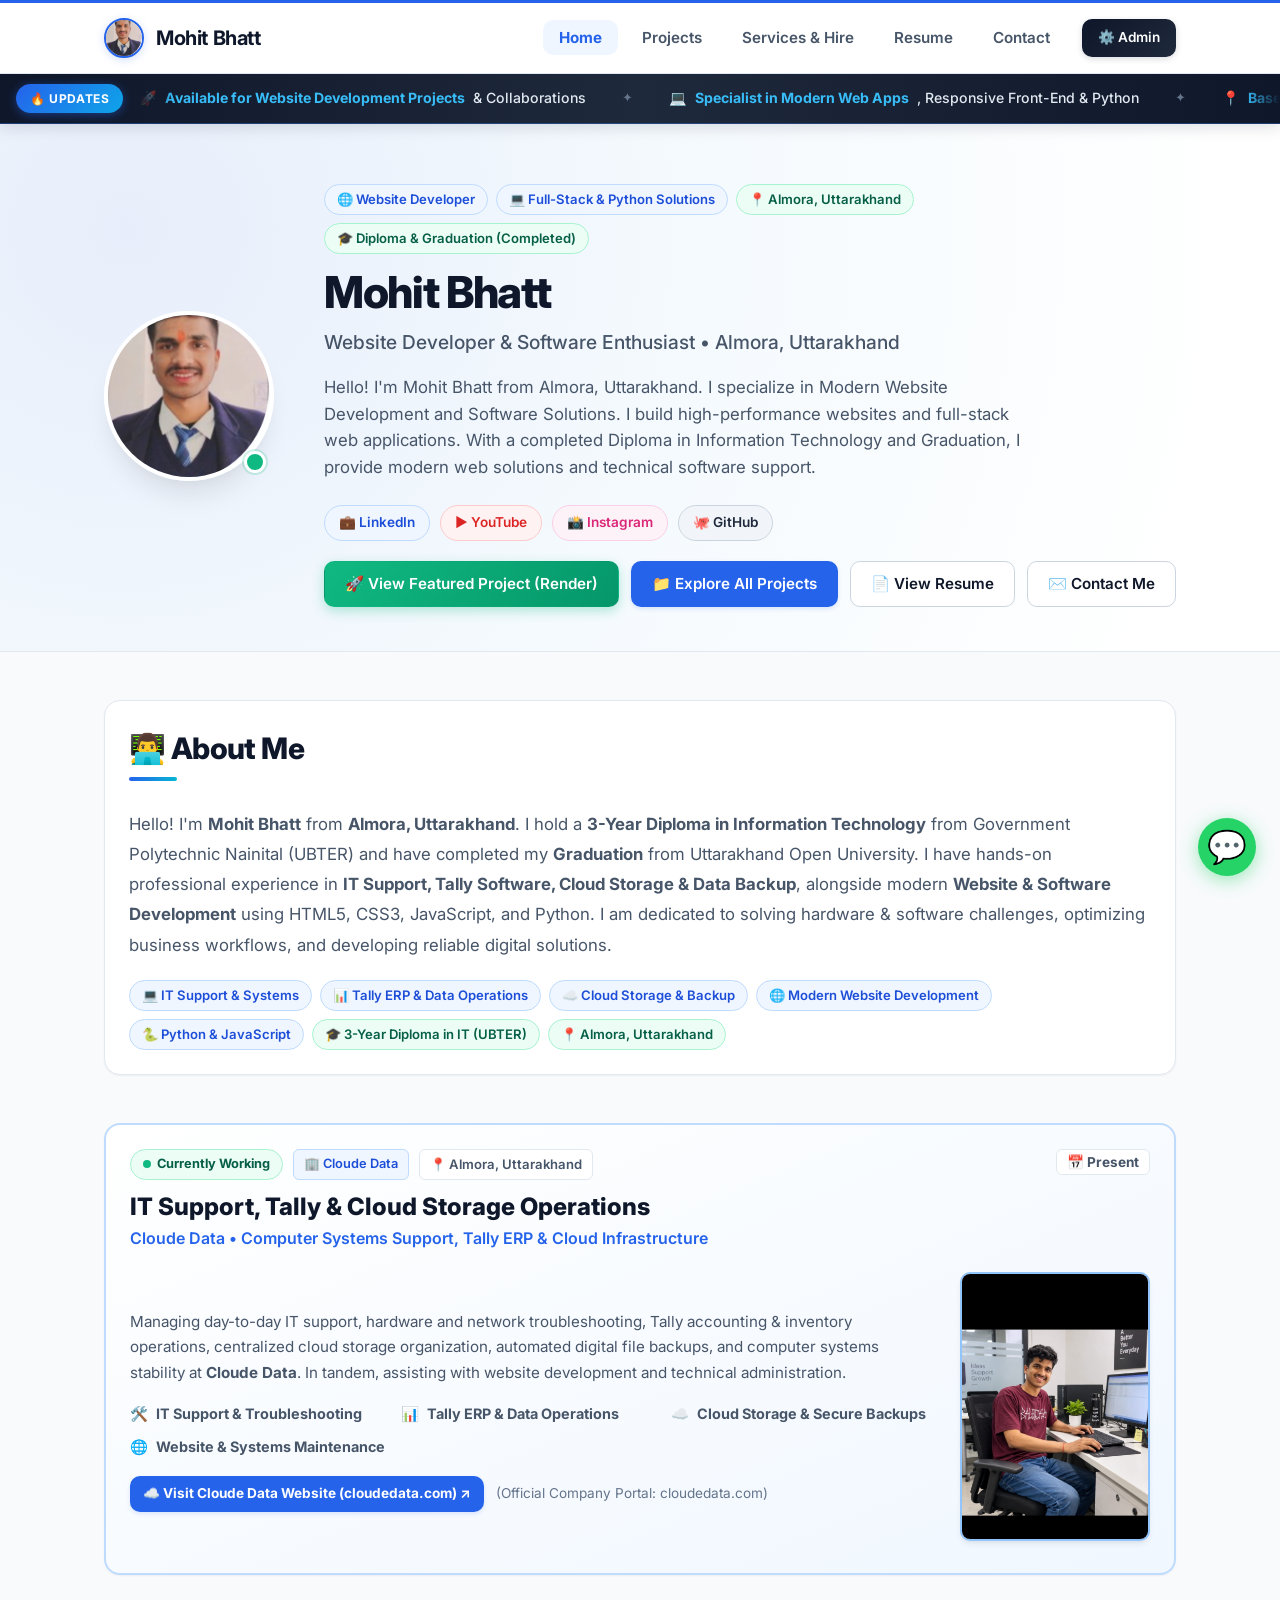
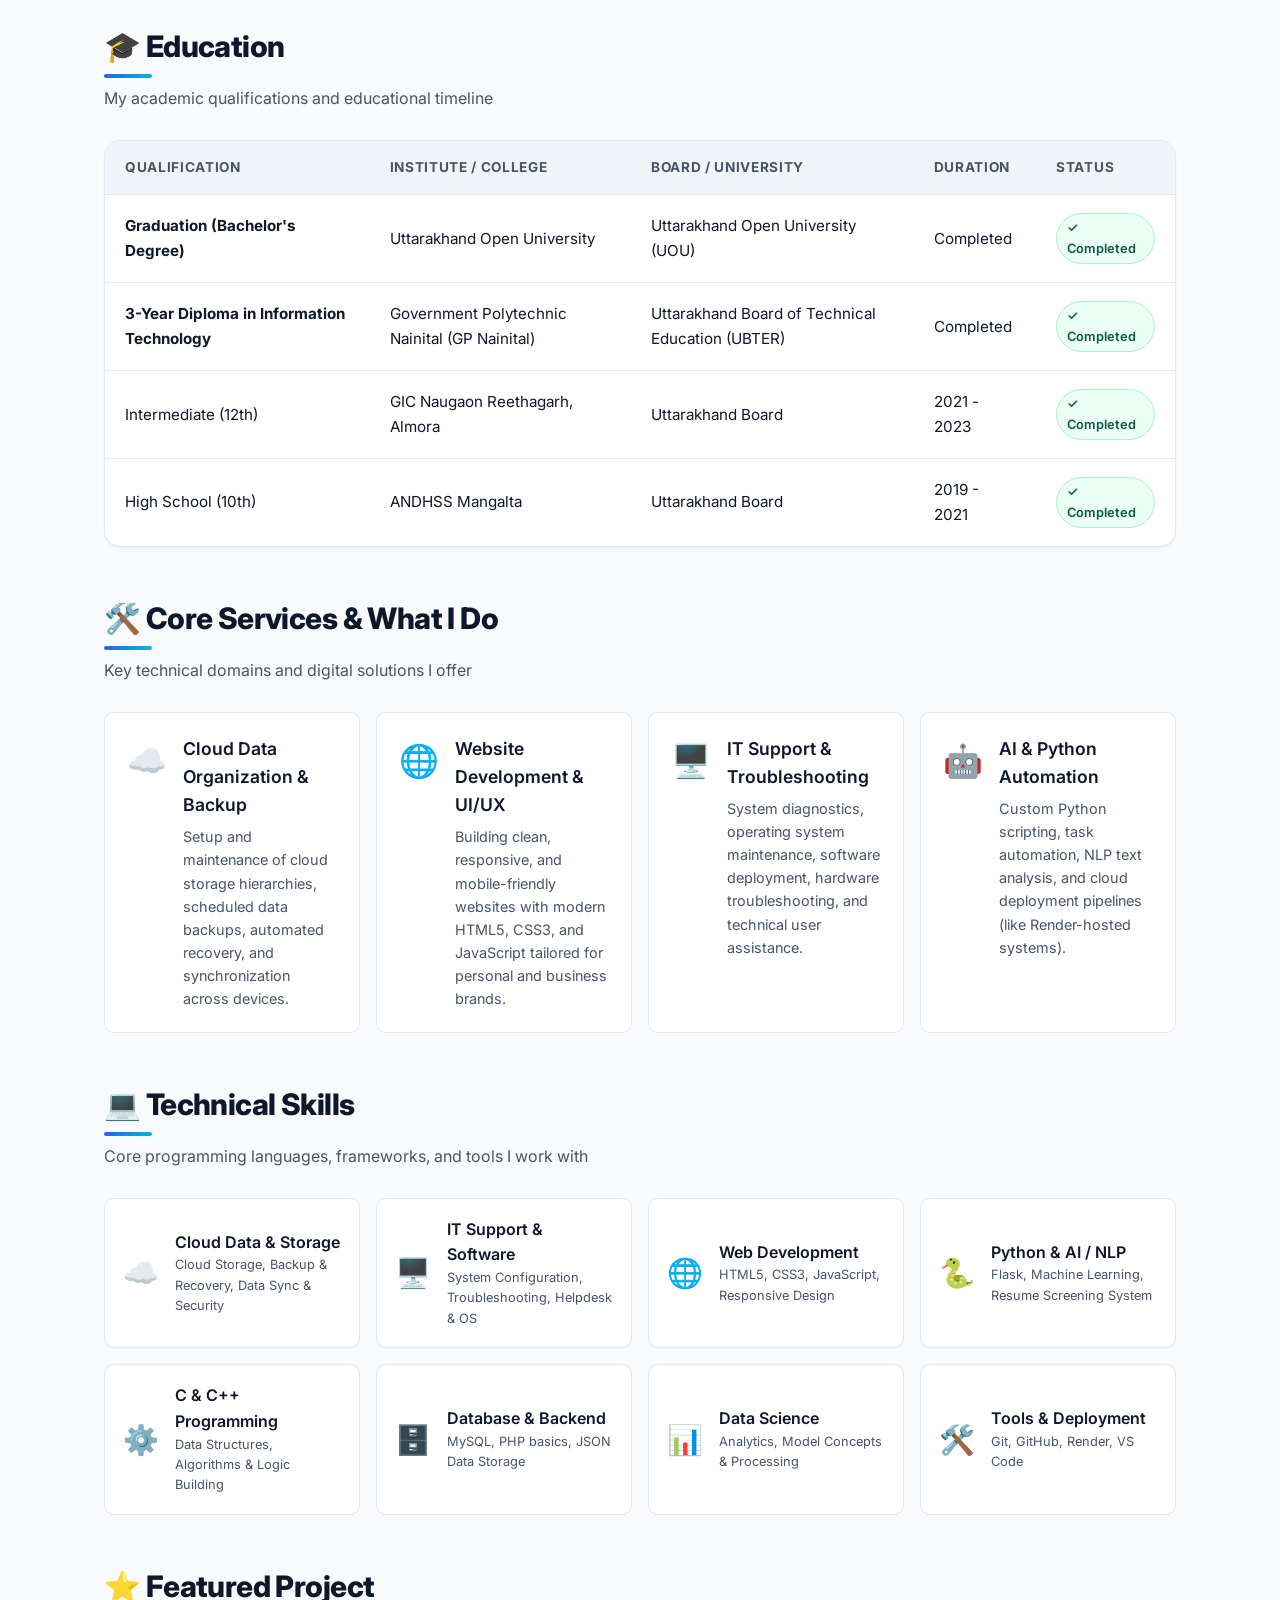
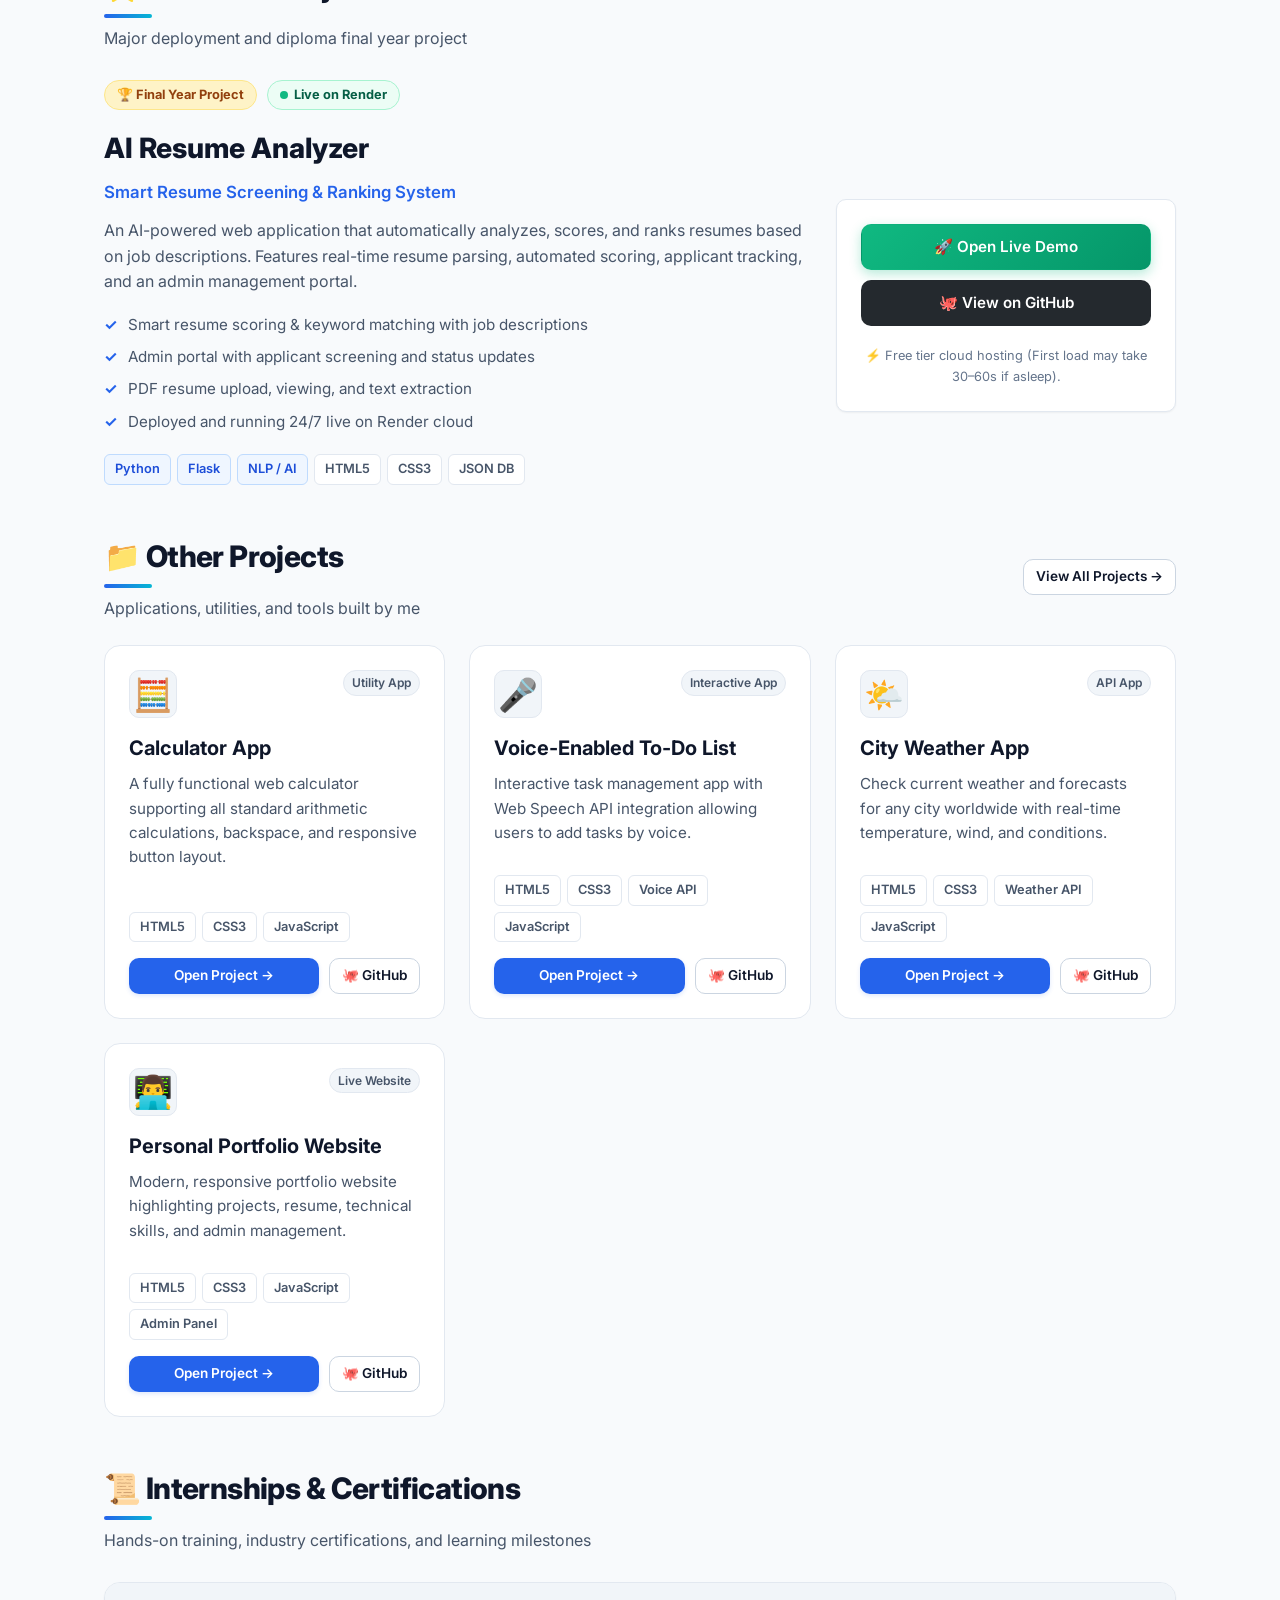
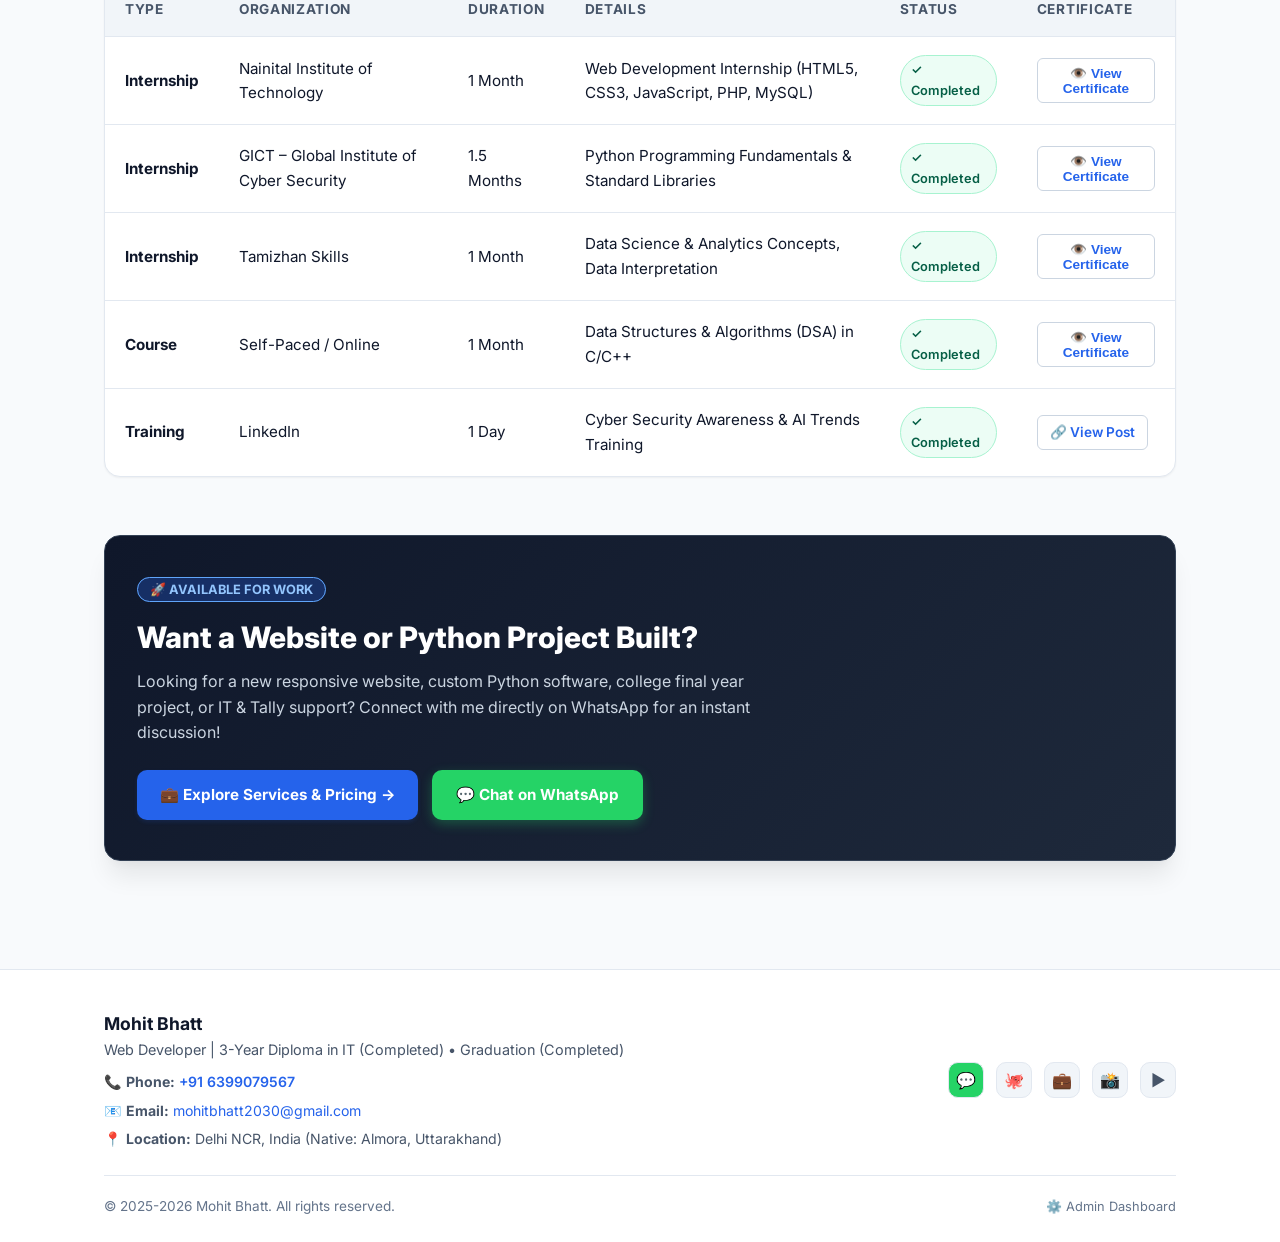
==== index.html @ 70a90a96 "feat: add dedicated Services & Hire Me page with instant WhatsApp inquiry generator and floating Wha" ====
<!DOCTYPE html>
<html lang="en">
<head>
  <meta charset="UTF-8">
  <meta name="viewport" content="width=device-width, initial-scale=1.0">
  <title>Mohit Bhatt - Portfolio</title>
  <!-- Stylesheets -->
  <link rel="stylesheet" href="style.css">
  <link rel="preconnect" href="https://fonts.googleapis.com">
  <link rel="preconnect" href="https://fonts.gstatic.com" crossorigin>
  <link href="https://fonts.googleapis.com/css2?family=Inter:wght@400;500;600;700;800&display=swap" rel="stylesheet">
  <style>
    /* Certificate Modal */
    .cert-modal {
      display: none;
      position: fixed;
      top: 0;
      left: 0;
      width: 100%;
      height: 100%;
      background: rgba(15, 23, 42, 0.8);
      backdrop-filter: blur(4px);
      z-index: 2000;
      align-items: center;
      justify-content: center;
      padding: 20px;
    }
    .cert-modal-content {
      position: relative;
      background: white;
      padding: 12px;
      border-radius: var(--radius-lg);
      max-width: 850px;
      width: 100%;
      box-shadow: var(--shadow-xl);
      text-align: center;
    }
    .cert-modal-close {
      position: absolute;
      top: -16px;
      right: -16px;
      background: #ef4444;
      color: white;
      border: none;
      width: 36px;
      height: 36px;
      border-radius: 50%;
      font-size: 1.25rem;
      cursor: pointer;
      font-weight: bold;
      display: flex;
      align-items: center;
      justify-content: center;
      box-shadow: var(--shadow-md);
    }
    .cert-modal-img {
      max-width: 100%;
      max-height: 80vh;
      object-fit: contain;
      border-radius: var(--radius-sm);
    }
    .cert-btn {
      background: var(--bg-surface);
      border: 1px solid var(--border-strong);
      padding: 6px 12px;
      border-radius: var(--radius-sm);
      font-size: 0.85rem;
      font-weight: 600;
      color: var(--primary);
      cursor: pointer;
      transition: var(--transition);
      display: inline-flex;
      align-items: center;
      gap: 5px;
    }
    .cert-btn:hover {
      background: var(--primary-light);
      border-color: var(--primary);
    }

    /* Modern Marquee Announcement Strip */
    .marquee-bar {
      background: linear-gradient(90deg, #0f172a 0%, #1e293b 50%, #0f172a 100%);
      color: #ffffff;
      padding: 10px 0;
      overflow: hidden;
      position: relative;
      border-bottom: 1px solid rgba(59, 130, 246, 0.35);
      box-shadow: 0 4px 14px rgba(15, 23, 42, 0.12);
      display: flex;
      align-items: center;
      z-index: 100;
    }
    .marquee-badge {
      display: inline-flex;
      align-items: center;
      gap: 6px;
      background: linear-gradient(135deg, #2563eb, #0ea5e9);
      color: #ffffff;
      font-weight: 700;
      font-size: 0.75rem;
      text-transform: uppercase;
      letter-spacing: 0.6px;
      padding: 5px 14px;
      border-radius: var(--radius-full);
      margin: 0 16px;
      flex-shrink: 0;
      box-shadow: 0 2px 10px rgba(37, 99, 235, 0.45);
      z-index: 2;
    }
    .marquee-wrapper {
      overflow: hidden;
      white-space: nowrap;
      display: flex;
      flex: 1;
      mask-image: linear-gradient(to right, transparent, black 3%, black 97%, transparent);
      -webkit-mask-image: linear-gradient(to right, transparent, black 3%, black 97%, transparent);
    }
    .marquee-track {
      display: inline-flex;
      align-items: center;
      gap: 36px;
      animation: marqueeScroll 28s linear infinite;
      will-change: transform;
    }
    .marquee-wrapper:hover .marquee-track {
      animation-play-state: paused;
    }
    @keyframes marqueeScroll {
      0% { transform: translateX(0); }
      100% { transform: translateX(-50%); }
    }
    .marquee-item {
      display: inline-flex;
      align-items: center;
      gap: 8px;
      font-size: 0.88rem;
      font-weight: 500;
      color: #e2e8f0;
    }
    .marquee-item strong {
      color: #38bdf8;
      font-weight: 700;
    }
    .marquee-sep {
      color: #64748b;
      font-size: 0.8rem;
    }

    @media (max-width: 768px) {
      .marquee-badge {
        display: none;
      }
    }
  </style>
</head>
<body>

  <!-- Navigation Bar -->
  <nav class="navbar">
    <div class="container nav-container">
      <a href="index.html" class="nav-brand">
        <img src="photo1.jpg.png" alt="Mohit Bhatt" class="brand-avatar" onerror="this.src='https://via.placeholder.com/80'">
        <span class="brand-name">Mohit Bhatt</span>
      </a>

      <button class="mobile-toggle" onclick="toggleMenu()" aria-label="Toggle navigation">☰</button>

      <ul class="nav-links" id="navLinks">
        <li><a href="index.html" class="nav-item active">Home</a></li>
        <li><a href="projects.html" class="nav-item">Projects</a></li>
        <li><a href="services.html" class="nav-item">Services &amp; Hire</a></li>
        <li><a href="resume.html" class="nav-item">Resume</a></li>
        <li><a href="contact.html" class="nav-item">Contact</a></li>
        <li><a href="admin.html" class="nav-btn-admin">⚙️ Admin</a></li>
      </ul>
    </div>
  </nav>

  <!-- Top Announcement Marquee Strip -->
  <div class="marquee-bar">
    <div class="marquee-badge">
      <span>🔥 Updates</span>
    </div>
    <div class="marquee-wrapper">
      <div class="marquee-track">
        <div class="marquee-item">🚀 <strong>Available for Website Development Projects</strong> &amp; Collaborations</div>
        <span class="marquee-sep">✦</span>
        <div class="marquee-item">💻 <strong>Specialist in Modern Web Apps</strong>, Responsive Front-End &amp; Python</div>
        <span class="marquee-sep">✦</span>
        <div class="marquee-item">📍 <strong>Based in Almora, Uttarakhand</strong> • Open for Remote &amp; On-Site Opportunities</div>
        <span class="marquee-sep">✦</span>
        <div class="marquee-item">🎓 <strong>Diploma in IT (UBTER) &amp; Graduate</strong> from Uttarakhand Open University</div>
        <span class="marquee-sep">✦</span>
        <div class="marquee-item">⚡ <strong>Featured Live Project:</strong> AI Resume Analyzer &amp; ATS Scorecard System</div>
        <span class="marquee-sep">✦</span>
        <div class="marquee-item">🛠️ <strong>Tech Skills:</strong> HTML5, CSS3, JavaScript, Python, Django/Flask, Git &amp; GitHub</div>
        <span class="marquee-sep">✦</span>
        <!-- Duplicate for infinite seamless loop -->
        <div class="marquee-item">🚀 <strong>Available for Website Development Projects</strong> &amp; Collaborations</div>
        <span class="marquee-sep">✦</span>
        <div class="marquee-item">💻 <strong>Specialist in Modern Web Apps</strong>, Responsive Front-End &amp; Python</div>
        <span class="marquee-sep">✦</span>
        <div class="marquee-item">📍 <strong>Based in Almora, Uttarakhand</strong> • Open for Remote &amp; On-Site Opportunities</div>
        <span class="marquee-sep">✦</span>
        <div class="marquee-item">🎓 <strong>Diploma in IT (UBTER) &amp; Graduate</strong> from Uttarakhand Open University</div>
        <span class="marquee-sep">✦</span>
        <div class="marquee-item">⚡ <strong>Featured Live Project:</strong> AI Resume Analyzer &amp; ATS Scorecard System</div>
        <span class="marquee-sep">✦</span>
        <div class="marquee-item">🛠️ <strong>Tech Skills:</strong> HTML5, CSS3, JavaScript, Python, Django/Flask, Git &amp; GitHub</div>
        <span class="marquee-sep">✦</span>
      </div>
    </div>
  </div>

  <!-- Hero Section -->
  <header class="hero-section">
    <div class="container">
      <div class="hero-grid">
        <div class="profile-img-wrapper">
          <img src="photo1.jpg.png" alt="Mohit Bhatt" class="hero-profile-pic" onerror="this.src='https://via.placeholder.com/180'">
          <div class="status-indicator" title="Available for projects & opportunities"></div>
        </div>

        <div>
          <div class="hero-badge-row">
            <span class="chip chip-primary">🌐 Website Developer</span>
            <span class="chip chip-primary">💻 Full-Stack &amp; Python Solutions</span>
            <span class="chip chip-success">📍 Almora, Uttarakhand</span>
            <span class="chip chip-success">🎓 Diploma &amp; Graduation (Completed)</span>
          </div>

          <h1 class="hero-title">Mohit Bhatt</h1>
          <p class="hero-subtitle">Website Developer &amp; Software Enthusiast • Almora, Uttarakhand</p>
          <p class="hero-bio" id="heroBio">
            Hello! I'm <strong>Mohit Bhatt</strong> from <strong>Almora, Uttarakhand</strong>. I am a passionate <strong>Website Developer</strong> specializing in crafting fast, responsive modern web applications, interactive user interfaces, and full-stack software solutions with HTML, CSS, JavaScript, and Python.
          </p>

          <!-- Social Quick Links -->
          <div style="display: flex; flex-wrap: wrap; gap: 10px; margin-bottom: 20px;">
            <a href="https://www.linkedin.com/in/mohit-bhatt-almora" target="_blank" class="chip chip-primary" style="text-decoration: none; padding: 6px 14px; font-size: 0.85rem;">
              💼 LinkedIn
            </a>
            <a href="https://www.youtube.com/@MohitBhattji-uk01" target="_blank" class="chip chip-primary" style="text-decoration: none; padding: 6px 14px; font-size: 0.85rem; color: #dc2626; border-color: #fecaca; background: #fef2f2;">
              ▶️ YouTube
            </a>
            <a href="https://www.instagram.com/mohitbhattuk01" target="_blank" class="chip chip-primary" style="text-decoration: none; padding: 6px 14px; font-size: 0.85rem; color: #db2777; border-color: #fbcfe8; background: #fdf2f8;">
              📸 Instagram
            </a>
            <a href="https://github.com/mohitbhattuk01" target="_blank" class="chip chip-primary" style="text-decoration: none; padding: 6px 14px; font-size: 0.85rem; color: #1e293b; border-color: #cbd5e1; background: #f1f5f9;">
              🐙 GitHub
            </a>
          </div>

          <div class="hero-actions">
            <a href="https://final-resume-analyzer.onrender.com" target="_blank" class="btn btn-live">
              🚀 View Featured Project (Render)
            </a>
            <a href="projects.html" class="btn btn-primary">
              📁 Explore All Projects
            </a>
            <a href="resume.pdf" target="_blank" class="btn btn-secondary">
              📄 View Resume
            </a>
            <a href="contact.html" class="btn btn-secondary">
              ✉️ Contact Me
            </a>
          </div>
        </div>
      </div>
    </div>
  </header>

  <main class="container">

    <!-- About Section -->
    <section class="section">
      <div class="card">
        <div class="section-header">
          <h2>👨‍💻 About Me</h2>
        </div>
        <p style="font-size: 1.05rem; color: var(--text-muted); line-height: 1.8; margin-bottom: 20px;">
          Hello! I'm <strong>Mohit Bhatt</strong> from <strong>Almora, Uttarakhand</strong>. I hold a <strong>3-Year Diploma in Information Technology</strong> from Government Polytechnic Nainital (UBTER) and have completed my <strong>Graduation</strong> from Uttarakhand Open University. 
          I have hands-on professional experience in <strong>IT Support, Tally Software, Cloud Storage &amp; Data Backup</strong>, alongside modern <strong>Website &amp; Software Development</strong> using HTML5, CSS3, JavaScript, and Python. I am dedicated to solving hardware &amp; software challenges, optimizing business workflows, and developing reliable digital solutions.
        </p>

        <!-- Domain & Technical Badges -->
        <div style="display: flex; flex-wrap: wrap; gap: 8px;">
          <span class="chip chip-primary">💻 IT Support &amp; Systems</span>
          <span class="chip chip-primary">📊 Tally ERP &amp; Data Operations</span>
          <span class="chip chip-primary">☁️ Cloud Storage &amp; Backup</span>
          <span class="chip chip-primary">🌐 Modern Website Development</span>
          <span class="chip chip-primary">🐍 Python &amp; JavaScript</span>
          <span class="chip chip-success">🎓 3-Year Diploma in IT (UBTER)</span>
          <span class="chip chip-success">📍 Almora, Uttarakhand</span>
        </div>
      </div>
    </section>

    <!-- Current Professional Experience -->
    <section class="section" style="padding-top: 0;">
      <div class="card" style="border: 2px solid #bfdbfe; background: linear-gradient(to right bottom, #ffffff, #f0f7ff);">
        <div style="display: flex; justify-content: space-between; align-items: flex-start; flex-wrap: wrap; gap: 16px; margin-bottom: 20px;">
          <div>
            <div style="display: flex; align-items: center; gap: 10px; margin-bottom: 8px; flex-wrap: wrap;">
              <span class="badge-render">
                <span class="pulse-dot"></span> Currently Working
              </span>
              <span class="tag tag-primary">🏢 Cloude Data</span>
              <span class="tag" style="background: white; font-weight: 600; font-size: 0.82rem;">📍 Almora, Uttarakhand</span>
            </div>
            <h3 style="font-size: 1.5rem; font-weight: 800; color: var(--text-main);">IT Support, Tally &amp; Cloud Storage Operations</h3>
            <p style="color: var(--primary); font-weight: 600; font-size: 1rem;">Cloude Data • Computer Systems Support, Tally ERP &amp; Cloud Infrastructure</p>
          </div>
          <div style="text-align: right;">
            <span class="tag" style="background: white; font-size: 0.85rem; font-weight: 700;">📅 Present</span>
          </div>
        </div>

        <div style="display: grid; grid-template-columns: 1fr auto; gap: 28px; align-items: center;">
          <div>
            <p style="color: var(--text-muted); font-size: 0.95rem; margin-bottom: 16px; line-height: 1.7;">
              Managing day-to-day IT support, hardware and network troubleshooting, Tally accounting &amp; inventory operations, centralized cloud storage organization, automated digital file backups, and computer systems stability at <strong>Cloude Data</strong>. In tandem, assisting with website development and technical administration.
            </p>
            <div style="display: grid; grid-template-columns: repeat(auto-fit, minmax(220px, 1fr)); gap: 10px; margin-bottom: 18px;">
              <div style="display: flex; align-items: center; gap: 8px; font-size: 0.9rem; color: var(--text-muted);">
                <span>🛠️</span> <strong>IT Support &amp; Troubleshooting</strong>
              </div>
              <div style="display: flex; align-items: center; gap: 8px; font-size: 0.9rem; color: var(--text-muted);">
                <span>📊</span> <strong>Tally ERP &amp; Data Operations</strong>
              </div>
              <div style="display: flex; align-items: center; gap: 8px; font-size: 0.9rem; color: var(--text-muted);">
                <span>☁️</span> <strong>Cloud Storage &amp; Secure Backups</strong>
              </div>
              <div style="display: flex; align-items: center; gap: 8px; font-size: 0.9rem; color: var(--text-muted);">
                <span>🌐</span> <strong>Website &amp; Systems Maintenance</strong>
              </div>
            </div>

            <!-- Company Website Link Button -->
            <div id="companyLinkArea" style="display: flex; align-items: center; gap: 12px; flex-wrap: wrap;">
              <a id="companyWebsiteBtn" href="https://cloudedata.com/" target="_blank" rel="noopener noreferrer" class="btn btn-primary btn-sm" style="display: inline-flex; align-items: center; gap: 8px; text-decoration: none; font-weight: 700;">
                ☁️ Visit Cloude Data Website (cloudedata.com) ↗
              </a>
              <span id="companyWebsiteNote" style="font-size: 0.85rem; color: var(--text-light);">(Official Company Portal: cloudedata.com)</span>
            </div>
          </div>
          <div style="text-align: center;">
            <img src="mohit_desk_work.png" alt="Mohit Bhatt at Work" style="max-width: 190px; border-radius: var(--radius-md); box-shadow: var(--shadow-md); border: 2px solid #93c5fd; background: white;" onerror="this.src='photo1.jpg.png'">
          </div>
        </div>
      </div>
    </section>

    <!-- Education Section -->
    <section class="section" style="padding-top: 0;">
      <div class="section-header">
        <h2>🎓 Education</h2>
        <p>My academic qualifications and educational timeline</p>
      </div>

      <div class="edu-table-wrapper">
        <table class="edu-table">
          <thead>
            <tr>
              <th>Qualification</th>
              <th>Institute / College</th>
              <th>Board / University</th>
              <th>Duration</th>
              <th>Status</th>
            </tr>
          </thead>
          <tbody>
            <tr>
              <td><strong>Graduation (Bachelor's Degree)</strong></td>
              <td>Uttarakhand Open University</td>
              <td>Uttarakhand Open University (UOU)</td>
              <td>Completed</td>
              <td><span class="status-badge status-completed">✓ Completed</span></td>
            </tr>
            <tr>
              <td><strong>3-Year Diploma in Information Technology</strong></td>
              <td>Government Polytechnic Nainital (GP Nainital)</td>
              <td>Uttarakhand Board of Technical Education (UBTER)</td>
              <td>Completed</td>
              <td><span class="status-badge status-completed">✓ Completed</span></td>
            </tr>
            <tr>
              <td>Intermediate (12th)</td>
              <td>GIC Naugaon Reethagarh, Almora</td>
              <td>Uttarakhand Board</td>
              <td>2021 - 2023</td>
              <td><span class="status-badge status-completed">✓ Completed</span></td>
            </tr>
            <tr>
              <td>High School (10th)</td>
              <td>ANDHSS Mangalta</td>
              <td>Uttarakhand Board</td>
              <td>2019 - 2021</td>
              <td><span class="status-badge status-completed">✓ Completed</span></td>
            </tr>
          </tbody>
        </table>
      </div>
    </section>

    <!-- Services & What I Do Section -->
    <section class="section" style="padding-top: 0;">
      <div class="section-header">
        <h2>🛠️ Core Services & What I Do</h2>
        <p>Key technical domains and digital solutions I offer</p>
      </div>

      <div class="skills-grid">
        <div class="skill-box" style="align-items: flex-start; padding: 22px;">
          <div class="skill-icon" style="font-size: 2rem;">☁️</div>
          <div class="skill-details">
            <h4 style="font-size: 1.1rem; margin-bottom: 6px;">Cloud Data Organization & Backup</h4>
            <p style="font-size: 0.9rem; line-height: 1.6;">Setup and maintenance of cloud storage hierarchies, scheduled data backups, automated recovery, and synchronization across devices.</p>
          </div>
        </div>

        <div class="skill-box" style="align-items: flex-start; padding: 22px;">
          <div class="skill-icon" style="font-size: 2rem;">🌐</div>
          <div class="skill-details">
            <h4 style="font-size: 1.1rem; margin-bottom: 6px;">Website Development & UI/UX</h4>
            <p style="font-size: 0.9rem; line-height: 1.6;">Building clean, responsive, and mobile-friendly websites with modern HTML5, CSS3, and JavaScript tailored for personal and business brands.</p>
          </div>
        </div>

        <div class="skill-box" style="align-items: flex-start; padding: 22px;">
          <div class="skill-icon" style="font-size: 2rem;">🖥️</div>
          <div class="skill-details">
            <h4 style="font-size: 1.1rem; margin-bottom: 6px;">IT Support & Troubleshooting</h4>
            <p style="font-size: 0.9rem; line-height: 1.6;">System diagnostics, operating system maintenance, software deployment, hardware troubleshooting, and technical user assistance.</p>
          </div>
        </div>

        <div class="skill-box" style="align-items: flex-start; padding: 22px;">
          <div class="skill-icon" style="font-size: 2rem;">🤖</div>
          <div class="skill-details">
            <h4 style="font-size: 1.1rem; margin-bottom: 6px;">AI & Python Automation</h4>
            <p style="font-size: 0.9rem; line-height: 1.6;">Custom Python scripting, task automation, NLP text analysis, and cloud deployment pipelines (like Render-hosted systems).</p>
          </div>
        </div>
      </div>
    </section>

    <!-- Technical Skills Section -->
    <section class="section" style="padding-top: 0;">
      <div class="section-header">
        <h2>💻 Technical Skills</h2>
        <p>Core programming languages, frameworks, and tools I work with</p>
      </div>

      <div class="skills-grid">
        <div class="skill-box">
          <div class="skill-icon">☁️</div>
          <div class="skill-details">
            <h4>Cloud Data & Storage</h4>
            <p>Cloud Storage, Backup & Recovery, Data Sync & Security</p>
          </div>
        </div>
        <div class="skill-box">
          <div class="skill-icon">🖥️</div>
          <div class="skill-details">
            <h4>IT Support & Software</h4>
            <p>System Configuration, Troubleshooting, Helpdesk & OS</p>
          </div>
        </div>
        <div class="skill-box">
          <div class="skill-icon">🌐</div>
          <div class="skill-details">
            <h4>Web Development</h4>
            <p>HTML5, CSS3, JavaScript, Responsive Design</p>
          </div>
        </div>
        <div class="skill-box">
          <div class="skill-icon">🐍</div>
          <div class="skill-details">
            <h4>Python & AI / NLP</h4>
            <p>Flask, Machine Learning, Resume Screening System</p>
          </div>
        </div>
        <div class="skill-box">
          <div class="skill-icon">⚙️</div>
          <div class="skill-details">
            <h4>C & C++ Programming</h4>
            <p>Data Structures, Algorithms & Logic Building</p>
          </div>
        </div>
        <div class="skill-box">
          <div class="skill-icon">🗄️</div>
          <div class="skill-details">
            <h4>Database & Backend</h4>
            <p>MySQL, PHP basics, JSON Data Storage</p>
          </div>
        </div>
        <div class="skill-box">
          <div class="skill-icon">📊</div>
          <div class="skill-details">
            <h4>Data Science</h4>
            <p>Analytics, Model Concepts & Processing</p>
          </div>
        </div>
        <div class="skill-box">
          <div class="skill-icon">🛠️</div>
          <div class="skill-details">
            <h4>Tools & Deployment</h4>
            <p>Git, GitHub, Render, VS Code</p>
          </div>
        </div>
      </div>
    </section>

    <!-- ⭐ FEATURED PROJECT (PRESERVED RENDER LINK) -->
    <section class="section" style="padding-top: 0;">
      <div class="section-header">
        <h2>⭐ Featured Project</h2>
        <p>Major deployment and diploma final year project</p>
      </div>

      <div class="featured-card">
        <div class="featured-badge-bar">
          <span class="badge-gold">🏆 Final Year Project</span>
          <span class="badge-render">
            <span class="pulse-dot"></span> Live on Render
          </span>
        </div>

        <div class="featured-content">
          <div class="featured-info">
            <h3>AI Resume Analyzer</h3>
            <div class="featured-subtitle">Smart Resume Screening & Ranking System</div>
            <p class="featured-desc">
              An AI-powered web application that automatically analyzes, scores, and ranks resumes based on job descriptions. Features real-time resume parsing, automated scoring, applicant tracking, and an admin management portal.
            </p>
            <ul class="featured-highlights">
              <li>Smart resume scoring & keyword matching with job descriptions</li>
              <li>Admin portal with applicant screening and status updates</li>
              <li>PDF resume upload, viewing, and text extraction</li>
              <li>Deployed and running 24/7 live on Render cloud</li>
            </ul>
            <div class="tag-list">
              <span class="tag tag-primary">Python</span>
              <span class="tag tag-primary">Flask</span>
              <span class="tag tag-primary">NLP / AI</span>
              <span class="tag">HTML5</span>
              <span class="tag">CSS3</span>
              <span class="tag">JSON DB</span>
            </div>
          </div>

          <div class="featured-cta-box">
            <a href="https://final-resume-analyzer.onrender.com" target="_blank" class="btn btn-live">
              🚀 Open Live Demo
            </a>
            <a href="https://github.com/mohitbhattuk01/final_resume-analyzer" target="_blank" class="btn btn-github">
              🐙 View on GitHub
            </a>
            <p class="hosting-note">
              ⚡ Free tier cloud hosting (First load may take 30–60s if asleep).
            </p>
          </div>
        </div>
      </div>
    </section>

    <!-- Dynamic Projects Section (Synced with Admin Panel) -->
    <section class="section" style="padding-top: 0;">
      <div style="display: flex; justify-content: space-between; align-items: center; margin-bottom: 24px;">
        <div class="section-header" style="margin-bottom: 0;">
          <h2>📁 Other Projects</h2>
          <p>Applications, utilities, and tools built by me</p>
        </div>
        <a href="projects.html" class="btn btn-secondary btn-sm">View All Projects →</a>
      </div>

      <div class="projects-grid" id="homeProjectsGrid">
        <!-- Injected via JavaScript from data.js -->
      </div>
    </section>

    <!-- Internships & Training Section -->
    <section class="section" style="padding-top: 0;">
      <div class="section-header">
        <h2>📜 Internships & Certifications</h2>
        <p>Hands-on training, industry certifications, and learning milestones</p>
      </div>

      <div class="edu-table-wrapper">
        <table class="edu-table">
          <thead>
            <tr>
              <th>Type</th>
              <th>Organization</th>
              <th>Duration</th>
              <th>Details</th>
              <th>Status</th>
              <th>Certificate</th>
            </tr>
          </thead>
          <tbody>
            <tr>
              <td><strong>Internship</strong></td>
              <td>Nainital Institute of Technology</td>
              <td>1 Month</td>
              <td>Web Development Internship (HTML5, CSS3, JavaScript, PHP, MySQL)</td>
              <td><span class="status-badge status-completed">✓ Completed</span></td>
              <td><button class="cert-btn" onclick="openCertModal('nit.jpg')">👁️ View Certificate</button></td>
            </tr>
            <tr>
              <td><strong>Internship</strong></td>
              <td>GICT – Global Institute of Cyber Security</td>
              <td>1.5 Months</td>
              <td>Python Programming Fundamentals & Standard Libraries</td>
              <td><span class="status-badge status-completed">✓ Completed</span></td>
              <td><button class="cert-btn" onclick="openCertModal('gict.jpg')">👁️ View Certificate</button></td>
            </tr>
            <tr>
              <td><strong>Internship</strong></td>
              <td>Tamizhan Skills</td>
              <td>1 Month</td>
              <td>Data Science & Analytics Concepts, Data Interpretation</td>
              <td><span class="status-badge status-completed">✓ Completed</span></td>
              <td><button class="cert-btn" onclick="openCertModal('tamizhan.jpg')">👁️ View Certificate</button></td>
            </tr>
            <tr>
              <td><strong>Course</strong></td>
              <td>Self-Paced / Online</td>
              <td>1 Month</td>
              <td>Data Structures & Algorithms (DSA) in C/C++</td>
              <td><span class="status-badge status-completed">✓ Completed</span></td>
              <td><button class="cert-btn" onclick="openCertModal('dsa.jpg')">👁️ View Certificate</button></td>
            </tr>
            <tr>
              <td><strong>Training</strong></td>
              <td>LinkedIn</td>
              <td>1 Day</td>
              <td>Cyber Security Awareness & AI Trends Training</td>
              <td><span class="status-badge status-completed">✓ Completed</span></td>
              <td>
                <a href="https://www.linkedin.com/posts/mohit-bhatt-almora_cybersecurity-cyberawareness-artificialintelligence-share-7464130179682959362-oGAG/?utm_source=social_share_send&utm_medium=member_desktop_web&rcm=ACoAAFhRqZoBELm8XjLVUsh7JIEV-zdkIeLj5oM" target="_blank" class="cert-btn">
                  🔗 View Post
                </a>
              </td>
            </tr>
          </tbody>
        </table>
      </div>
    </section>

    <!-- Hire / Project Inquiry Callout Card -->
    <section class="section" style="padding-top: 10px;">
      <div class="card" style="background: linear-gradient(135deg, #0f172a 0%, #1e293b 100%); color: white; border: 1px solid #334155; padding: 40px 32px; border-radius: var(--radius-lg); position: relative; overflow: hidden; box-shadow: var(--shadow-xl);">
        <div style="max-width: 650px; position: relative; z-index: 2;">
          <span class="badge" style="background: rgba(37, 99, 235, 0.3); border: 1px solid #60a5fa; color: #93c5fd; padding: 4px 12px; border-radius: var(--radius-full); font-size: 0.8rem; font-weight: 700; text-transform: uppercase;">🚀 Available For Work</span>
          <h2 style="font-size: 1.85rem; font-weight: 800; color: white; margin: 12px 0 8px;">Want a Website or Python Project Built?</h2>
          <p style="color: #cbd5e1; font-size: 1rem; line-height: 1.6; margin-bottom: 24px;">
            Looking for a new responsive website, custom Python software, college final year project, or IT &amp; Tally support? Connect with me directly on WhatsApp for an instant discussion!
          </p>
          <div style="display: flex; gap: 14px; flex-wrap: wrap;">
            <a href="services.html" class="btn btn-primary" style="background: #2563eb; padding: 12px 22px; font-weight: 700;">
              💼 Explore Services &amp; Pricing →
            </a>
            <a href="https://wa.me/916399079567?text=Hello%20Mohit!%20%F0%9F%91%8B%20I%20visited%20your%20portfolio%20and%20want%20to%20discuss%20a%20project%20with%20you." target="_blank" class="btn-whatsapp">
              💬 Chat on WhatsApp
            </a>
          </div>
        </div>
      </div>
    </section>

  </main>

  <!-- Footer -->
  <footer>
    <div class="container">
      <div class="footer-content">
        <div class="footer-brand">
          <h4>Mohit Bhatt</h4>
          <p>Web Developer | 3-Year Diploma in IT (Completed) • Graduation (Completed)</p>
          <div style="margin-top: 10px; display: flex; flex-direction: column; gap: 6px; font-size: 0.88rem; color: var(--text-muted);">
            <div>📞 <strong>Phone:</strong> <a href="tel:+916399079567" style="color: var(--primary); text-decoration: none; font-weight: 600;">+91 6399079567</a></div>
            <div>📧 <strong>Email:</strong> <a href="mailto:mohitbhatt2030@gmail.com" style="color: var(--primary); text-decoration: none;">mohitbhatt2030@gmail.com</a></div>
            <div>📍 <strong>Location:</strong> Delhi NCR, India (Native: Almora, Uttarakhand)</div>
          </div>
        </div>

        <div class="social-links">
          <a href="https://wa.me/916399079567" target="_blank" class="social-link" title="WhatsApp Chat" style="background: #25D366; color: white;">💬</a>
          <a href="https://github.com/mohitbhattuk01" target="_blank" class="social-link" title="GitHub">🐙</a>
          <a href="https://www.linkedin.com/in/mohit-bhatt-almora" target="_blank" class="social-link" title="LinkedIn">💼</a>
          <a href="https://www.instagram.com/mohitbhattuk01" target="_blank" class="social-link" title="Instagram">📸</a>
          <a href="https://www.youtube.com/@MohitBhattji-uk01" target="_blank" class="social-link" title="YouTube">▶️</a>
        </div>
      </div>

      <div class="footer-bottom">
        <div>© 2025-2026 Mohit Bhatt. All rights reserved.</div>
        <div>
          <a href="admin.html" style="color: var(--text-light); font-size: 0.8rem;">⚙️ Admin Dashboard</a>
        </div>
      </div>
    </div>
  </footer>

  <!-- Floating WhatsApp Connect Widget -->
  <a href="https://wa.me/916399079567?text=Hello%20Mohit!%20%F0%9F%91%8B%20I%20visited%20your%20portfolio%20and%20want%20to%20discuss%20a%20website%20%2F%20Python%20project." target="_blank" class="whatsapp-float" title="Chat on WhatsApp" aria-label="WhatsApp Chat">
    💬
    <span class="whatsapp-float-tooltip">Chat with Mohit on WhatsApp ⚡</span>
  </a>

  <!-- Certificate Modal -->
  <div id="certModal" class="cert-modal">
    <div class="cert-modal-content">
      <button class="cert-modal-close" onclick="closeCertModal()">×</button>
      <img id="certModalImg" src="" alt="Certificate" class="cert-modal-img">
    </div>
  </div>

  <!-- Scripts -->
  <script src="data.js"></script>
  <script>
    // Toggle Mobile Navigation
    function toggleMenu() {
      const nav = document.getElementById('navLinks');
      nav.classList.toggle('show');
    }

    // Certificate Modal
    function openCertModal(imgSrc) {
      const modal = document.getElementById('certModal');
      const modalImg = document.getElementById('certModalImg');
      modalImg.src = imgSrc;
      modal.style.display = 'flex';
    }

    function closeCertModal() {
      document.getElementById('certModal').style.display = 'none';
    }

    window.addEventListener('click', function(e) {
      const modal = document.getElementById('certModal');
      if (e.target === modal) {
        closeCertModal();
      }
    });

    // Render Dynamic Projects on Home Page
    function renderHomeProjects() {
      const grid = document.getElementById('homeProjectsGrid');
      const projects = PortfolioData.getProjects();
      
      // Filter out the featured project since it has its own dedicated spotlight card above
      const otherProjects = projects.filter(p => p.id !== 'ai-resume-analyzer');
      
      grid.innerHTML = '';
      otherProjects.slice(0, 4).forEach(p => {
        const card = document.createElement('div');
        card.className = 'project-card';
        
        const tagsHtml = (p.tags || []).map(t => `<span class="tag">${t}</span>`).join('');
        
        card.innerHTML = `
          <div>
            <div class="project-header">
              <div class="project-icon">${p.icon || '📁'}</div>
              <span class="project-badge">${p.badge || 'Project'}</span>
            </div>
            <h3 class="project-title">${p.title}</h3>
            <p class="project-desc">${p.description}</p>
          </div>
          <div class="project-footer">
            <div class="tag-list">
              ${tagsHtml}
            </div>
            <div class="project-links">
              ${(!p.liveUrl || p.liveUrl === '#' || p.liveUrl === p.githubUrl)
                ? (p.githubUrl 
                    ? `<a href="${p.githubUrl}" target="_blank" class="btn btn-primary btn-sm" style="flex:1;">🐙 GitHub Code →</a>` 
                    : `<span class="btn btn-secondary btn-sm" style="flex:1; opacity:0.8; cursor:default;">⏳ In Progress</span>`)
                : `<a href="${p.liveUrl}" ${p.liveUrl.startsWith('http') ? 'target="_blank"' : ''} class="btn btn-primary btn-sm" style="flex:1;">Open Project →</a>`
              }
              ${(p.githubUrl && p.githubUrl !== p.liveUrl && p.liveUrl !== '#') ? `
                <a href="${p.githubUrl}" target="_blank" class="btn btn-secondary btn-sm" title="View Source">
                  🐙 GitHub
                </a>
              ` : ''}
            </div>
          </div>
        `;
        grid.appendChild(card);
      });
    }

    // Update Profile Bio if customized from Admin Panel
    function loadProfileInfo() {
      if (typeof PortfolioData !== 'undefined' && PortfolioData.getProfile) {
        const profile = PortfolioData.getProfile();
        if (profile && profile.bio) {
          const bioEl = document.getElementById('heroBio');
          if (bioEl) bioEl.innerHTML = profile.bio;
        }
      }
    }

    document.addEventListener('DOMContentLoaded', () => {
      renderHomeProjects();
      loadProfileInfo();
    });
  </script>
</body>
</html>
---- style.css ----
/* ==========================================================================
   MOHIT BHATT - PORTFOLIO DESIGN SYSTEM
   Clean, Minimalist, Modern Tech Palette
   ========================================================================== */

:root {
  /* Color Palette - Modern Clean Slate & Tech Blue */
  --bg-body: #f8fafc;
  --bg-surface: #ffffff;
  --bg-subtle: #f1f5f9;
  --bg-dark: #0f172a;
  
  --primary: #2563eb;
  --primary-hover: #1d4ed8;
  --primary-light: #eff6ff;
  --primary-glow: rgba(37, 99, 235, 0.15);
  
  --accent: #0ea5e9;
  --accent-light: #f0f9ff;
  
  --text-main: #0f172a;
  --text-muted: #475569;
  --text-light: #64748b;
  --text-inverse: #ffffff;
  
  --border: #e2e8f0;
  --border-strong: #cbd5e1;
  --border-focus: #3b82f6;
  
  --success: #10b981;
  --success-light: #ecfdf5;
  --warning: #f59e0b;
  --warning-light: #fffbeb;
  --danger: #ef4444;
  --danger-light: #fef2f2;
  
  /* Shadows */
  --shadow-sm: 0 1px 2px 0 rgba(0, 0, 0, 0.05);
  --shadow-md: 0 4px 6px -1px rgba(0, 0, 0, 0.07), 0 2px 4px -2px rgba(0, 0, 0, 0.05);
  --shadow-lg: 0 10px 15px -3px rgba(0, 0, 0, 0.08), 0 4px 6px -4px rgba(0, 0, 0, 0.04);
  --shadow-xl: 0 20px 25px -5px rgba(0, 0, 0, 0.08), 0 8px 10px -6px rgba(0, 0, 0, 0.04);
  
  /* Radii */
  --radius-sm: 6px;
  --radius-md: 10px;
  --radius-lg: 16px;
  --radius-full: 9999px;
  
  /* Transitions */
  --transition: all 0.25s cubic-bezier(0.4, 0, 0.2, 1);
}

/* Base Styles */
* {
  margin: 0;
  padding: 0;
  box-sizing: border-box;
}

html {
  scroll-behavior: smooth;
}

body {
  font-family: 'Inter', -apple-system, BlinkMacSystemFont, 'Segoe UI', Roboto, Helvetica, Arial, sans-serif;
  background-color: var(--bg-body);
  color: var(--text-main);
  line-height: 1.6;
  min-height: 100vh;
  display: flex;
  flex-direction: column;
}

a {
  color: var(--primary);
  text-decoration: none;
  transition: var(--transition);
}

a:hover {
  color: var(--primary-hover);
}

/* Layout */
.container {
  max-width: 1120px;
  margin: 0 auto;
  padding: 0 24px;
  width: 100%;
}

main {
  flex: 1;
}

/* ==========================================================================
   NAVIGATION BAR
   ========================================================================== */
.navbar {
  background: rgba(255, 255, 255, 0.95);
  backdrop-filter: blur(12px);
  -webkit-backdrop-filter: blur(12px);
  border-bottom: 1px solid var(--border);
  border-top: 3px solid #2563eb;
  position: sticky;
  top: 0;
  z-index: 1000;
  transition: var(--transition);
}

.navbar .nav-container {
  display: flex;
  justify-content: space-between;
  align-items: center;
  height: 70px;
}

.nav-brand {
  display: flex;
  align-items: center;
  gap: 12px;
  font-weight: 700;
  font-size: 1.25rem;
  color: var(--text-main);
}

.brand-avatar {
  width: 40px;
  height: 40px;
  border-radius: var(--radius-full);
  object-fit: cover;
  border: 2px solid var(--primary);
  box-shadow: 0 2px 8px rgba(37, 99, 235, 0.2);
}

.brand-name {
  font-weight: 700;
  letter-spacing: -0.02em;
}

.brand-badge {
  font-size: 0.72rem;
  background: linear-gradient(135deg, #eff6ff 0%, #dbeafe 100%);
  color: var(--primary);
  padding: 3px 9px;
  border-radius: var(--radius-full);
  font-weight: 700;
  border: 1px solid #bfdbfe;
}

.nav-links {
  display: flex;
  align-items: center;
  gap: 8px;
  list-style: none;
}

.nav-item {
  color: var(--text-muted);
  font-weight: 600;
  font-size: 0.95rem;
  padding: 8px 16px;
  border-radius: var(--radius-md);
  transition: var(--transition);
}

.nav-item:hover {
  color: var(--primary);
  background: var(--primary-light);
}

.nav-item.active {
  color: var(--primary);
  background: var(--primary-light);
  font-weight: 700;
}

.nav-btn-admin {
  background: linear-gradient(135deg, #0f172a 0%, #1e293b 100%);
  color: var(--text-inverse) !important;
  font-size: 0.85rem;
  padding: 8px 16px;
  border-radius: var(--radius-md);
  display: inline-flex;
  align-items: center;
  gap: 6px;
  font-weight: 600;
  margin-left: 8px;
  transition: var(--transition);
  box-shadow: 0 2px 6px rgba(15, 23, 42, 0.15);
}

.nav-btn-admin:hover {
  background: #334155;
  transform: translateY(-1px);
  box-shadow: 0 4px 12px rgba(15, 23, 42, 0.25);
}

/* Mobile Nav Toggle */
.mobile-toggle {
  display: none;
  background: none;
  border: none;
  font-size: 1.5rem;
  cursor: pointer;
  color: var(--text-main);
}

/* ==========================================================================
   HERO SECTION
   ========================================================================== */
.hero-section {
  padding: 60px 0 44px;
  border-bottom: 1px solid #e2e8f0;
  background: radial-gradient(circle at 10% 20%, rgba(37, 99, 235, 0.08) 0%, rgba(240, 249, 255, 0.5) 45%, #ffffff 90%);
}

.hero-grid {
  display: grid;
  grid-template-columns: 180px 1fr;
  gap: 40px;
  align-items: center;
}

.profile-img-wrapper {
  position: relative;
  width: 170px;
  height: 170px;
}

.hero-profile-pic {
  width: 100%;
  height: 100%;
  border-radius: var(--radius-full);
  object-fit: cover;
  border: 4px solid var(--bg-surface);
  box-shadow: var(--shadow-xl);
}

.status-indicator {
  position: absolute;
  bottom: 8px;
  right: 8px;
  background: var(--success);
  width: 22px;
  height: 22px;
  border-radius: var(--radius-full);
  border: 3px solid var(--bg-surface);
  box-shadow: 0 0 0 2px rgba(16, 185, 129, 0.2);
}

.hero-badge-row {
  display: flex;
  flex-wrap: wrap;
  gap: 8px;
  margin-bottom: 12px;
}

.chip {
  display: inline-flex;
  align-items: center;
  gap: 6px;
  padding: 4px 12px;
  border-radius: var(--radius-full);
  font-size: 0.82rem;
  font-weight: 600;
}

.chip-success {
  background: var(--success-light);
  color: #065f46;
  border: 1px solid #a7f3d0;
}

.chip-primary {
  background: var(--primary-light);
  color: var(--primary-hover);
  border: 1px solid #bfdbfe;
}

.hero-title {
  font-size: 2.75rem;
  font-weight: 800;
  letter-spacing: -0.03em;
  color: var(--text-main);
  line-height: 1.2;
  margin-bottom: 8px;
}

.hero-subtitle {
  font-size: 1.2rem;
  font-weight: 500;
  color: var(--text-muted);
  margin-bottom: 16px;
}

.hero-bio {
  font-size: 1.05rem;
  color: var(--text-muted);
  max-width: 720px;
  margin-bottom: 24px;
}

.hero-actions {
  display: flex;
  flex-wrap: wrap;
  gap: 12px;
}

/* ==========================================================================
   BUTTONS
   ========================================================================== */
.btn {
  display: inline-flex;
  align-items: center;
  justify-content: center;
  gap: 8px;
  padding: 10px 20px;
  font-size: 0.95rem;
  font-weight: 600;
  border-radius: var(--radius-md);
  border: 1px solid transparent;
  cursor: pointer;
  transition: var(--transition);
  text-decoration: none;
}

.btn-primary {
  background: var(--primary);
  color: var(--text-inverse) !important;
  box-shadow: 0 2px 4px var(--primary-glow);
}

.btn-primary:hover {
  background: var(--primary-hover);
  transform: translateY(-1px);
  box-shadow: 0 4px 12px var(--primary-glow);
}

.btn-secondary {
  background: var(--bg-surface);
  color: var(--text-main);
  border-color: var(--border-strong);
}

.btn-secondary:hover {
  background: var(--bg-subtle);
  border-color: var(--border-strong);
  color: var(--text-main);
}

.btn-live {
  background: linear-gradient(135deg, #10b981 0%, #059669 100%);
  color: white !important;
  box-shadow: 0 4px 12px rgba(16, 185, 129, 0.3);
}

.btn-live:hover {
  background: linear-gradient(135deg, #059669 0%, #047857 100%);
  transform: translateY(-2px);
  box-shadow: 0 6px 16px rgba(16, 185, 129, 0.4);
}

.btn-github {
  background: #24292e;
  color: white !important;
}

.btn-github:hover {
  background: #000000;
  transform: translateY(-1px);
}

.btn-sm {
  padding: 6px 12px;
  font-size: 0.85rem;
}

.btn-danger {
  background: var(--danger-light);
  color: var(--danger);
  border: 1px solid #fecaca;
}

.btn-danger:hover {
  background: var(--danger);
  color: white;
}

/* ==========================================================================
   SECTIONS & HEADINGS
   ========================================================================== */
.section {
  padding: 48px 0;
}

.section-header {
  margin-bottom: 28px;
}

.section-header h2 {
  font-size: 1.85rem;
  font-weight: 800;
  color: var(--text-main);
  letter-spacing: -0.02em;
  display: inline-flex;
  align-items: center;
  gap: 10px;
  position: relative;
  padding-bottom: 8px;
}

.section-header h2::after {
  content: '';
  position: absolute;
  bottom: 0;
  left: 0;
  width: 48px;
  height: 4px;
  border-radius: 4px;
  background: linear-gradient(90deg, #2563eb, #06b6d4);
}

.section-header p {
  color: var(--text-muted);
  font-size: 1rem;
  margin-top: 8px;
}

/* ==========================================================================
   CARDS & SURFACES
   ========================================================================== */
.card {
  background: var(--bg-surface);
  border: 1px solid var(--border);
  border-radius: var(--radius-lg);
  padding: 24px;
  box-shadow: var(--shadow-sm);
  transition: var(--transition);
}

.card:hover {
  box-shadow: 0 10px 25px -5px rgba(15, 23, 42, 0.08);
  border-color: #cbd5e1;
}
  border-color: var(--border-strong);
}

/* ==========================================================================
   ⭐ FEATURED PROJECT CARD (PRESERVED RENDER LINK)
   ========================================================================== */
.featured-card {
  background: linear-gradient(to right bottom, #ffffff, #f0f7ff);
  border: 2px solid #bfdbfe;
  border-radius: var(--radius-lg);
  padding: 32px;
  box-shadow: var(--shadow-lg);
  position: relative;
  overflow: hidden;
  margin-bottom: 32px;
  transition: var(--transition);
}

.featured-card:hover {
  box-shadow: var(--shadow-xl);
  border-color: var(--primary);
  transform: translateY(-2px);
}

.featured-badge-bar {
  display: flex;
  align-items: center;
  gap: 10px;
  margin-bottom: 16px;
}

.badge-gold {
  background: #fef3c7;
  color: #92400e;
  border: 1px solid #fde68a;
  font-size: 0.8rem;
  font-weight: 700;
  padding: 4px 12px;
  border-radius: var(--radius-full);
  display: inline-flex;
  align-items: center;
  gap: 6px;
}

.badge-render {
  background: #ecfdf5;
  color: #065f46;
  border: 1px solid #a7f3d0;
  font-size: 0.8rem;
  font-weight: 700;
  padding: 4px 12px;
  border-radius: var(--radius-full);
  display: inline-flex;
  align-items: center;
  gap: 6px;
}

.pulse-dot {
  width: 8px;
  height: 8px;
  background-color: var(--success);
  border-radius: 50%;
  box-shadow: 0 0 0 0 rgba(16, 185, 129, 0.7);
  animation: pulse 2s infinite;
}

@keyframes pulse {
  0% {
    box-shadow: 0 0 0 0 rgba(16, 185, 129, 0.7);
  }
  70% {
    box-shadow: 0 0 0 8px rgba(16, 185, 129, 0);
  }
  100% {
    box-shadow: 0 0 0 0 rgba(16, 185, 129, 0);
  }
}

.featured-content {
  display: grid;
  grid-template-columns: 1fr 340px;
  gap: 32px;
  align-items: center;
}

.featured-info h3 {
  font-size: 1.75rem;
  font-weight: 800;
  color: var(--text-main);
  margin-bottom: 8px;
}

.featured-subtitle {
  font-size: 1.05rem;
  color: var(--primary);
  font-weight: 600;
  margin-bottom: 12px;
}

.featured-desc {
  color: var(--text-muted);
  font-size: 1rem;
  line-height: 1.6;
  margin-bottom: 18px;
}

.featured-highlights {
  list-style: none;
  margin-bottom: 20px;
}

.featured-highlights li {
  position: relative;
  padding-left: 24px;
  margin-bottom: 8px;
  color: var(--text-muted);
  font-size: 0.95rem;
}

.featured-highlights li::before {
  content: '✓';
  position: absolute;
  left: 0;
  color: var(--primary);
  font-weight: 700;
}

.tag-list {
  display: flex;
  flex-wrap: wrap;
  gap: 6px;
  margin-top: 14px;
}

.tag {
  background: var(--bg-surface);
  border: 1px solid var(--border);
  color: var(--text-muted);
  font-size: 0.8rem;
  font-weight: 600;
  padding: 4px 10px;
  border-radius: var(--radius-sm);
}

.tag-primary {
  background: var(--primary-light);
  border-color: #bfdbfe;
  color: var(--primary-hover);
}

.featured-cta-box {
  background: var(--bg-surface);
  border: 1px solid var(--border);
  border-radius: var(--radius-md);
  padding: 24px;
  text-align: center;
  box-shadow: var(--shadow-sm);
}

.featured-cta-box .btn {
  width: 100%;
  margin-bottom: 10px;
}

.hosting-note {
  font-size: 0.8rem;
  color: var(--text-light);
  margin-top: 10px;
}

/* ==========================================================================
   PROJECTS GRID
   ========================================================================== */
.projects-grid {
  display: grid;
  grid-template-columns: repeat(auto-fill, minmax(320px, 1fr));
  gap: 24px;
}

.project-card {
  background: var(--bg-surface);
  border: 1px solid var(--border);
  border-radius: var(--radius-lg);
  padding: 24px;
  display: flex;
  flex-direction: column;
  justify-content: space-between;
  transition: var(--transition);
  position: relative;
}

.project-card:hover {
  transform: translateY(-4px);
  box-shadow: var(--shadow-lg);
  border-color: var(--primary);
}

.project-header {
  display: flex;
  align-items: flex-start;
  justify-content: space-between;
  margin-bottom: 14px;
}

.project-icon {
  font-size: 2rem;
  width: 48px;
  height: 48px;
  display: flex;
  align-items: center;
  justify-content: center;
  background: var(--bg-subtle);
  border-radius: var(--radius-md);
  border: 1px solid var(--border);
}

.project-badge {
  font-size: 0.75rem;
  font-weight: 600;
  padding: 2px 8px;
  border-radius: var(--radius-full);
  background: var(--bg-subtle);
  color: var(--text-muted);
  border: 1px solid var(--border);
}

.project-title {
  font-size: 1.25rem;
  font-weight: 700;
  color: var(--text-main);
  margin-bottom: 8px;
}

.project-desc {
  font-size: 0.95rem;
  color: var(--text-muted);
  margin-bottom: 16px;
  flex-grow: 1;
}

.project-footer {
  margin-top: auto;
}

.project-links {
  display: flex;
  gap: 10px;
  margin-top: 16px;
}

/* ==========================================================================
   EDUCATION & TIMELINE TABLE
   ========================================================================== */
.edu-table-wrapper {
  background: var(--bg-surface);
  border: 1px solid var(--border);
  border-radius: var(--radius-lg);
  overflow: hidden;
  box-shadow: var(--shadow-sm);
}

.edu-table {
  width: 100%;
  border-collapse: collapse;
  text-align: left;
}

.edu-table th {
  background: var(--bg-subtle);
  padding: 16px 20px;
  font-size: 0.85rem;
  font-weight: 700;
  text-transform: uppercase;
  letter-spacing: 0.05em;
  color: var(--text-muted);
  border-bottom: 1px solid var(--border);
}

.edu-table td {
  padding: 18px 20px;
  font-size: 0.95rem;
  color: var(--text-main);
  border-bottom: 1px solid var(--border);
  vertical-align: middle;
}

.edu-table tr:last-child td {
  border-bottom: none;
}

.edu-table tr:hover td {
  background: #fdfdfd;
}

.status-badge {
  display: inline-flex;
  align-items: center;
  gap: 6px;
  padding: 4px 10px;
  border-radius: var(--radius-full);
  font-size: 0.8rem;
  font-weight: 600;
}

.status-completed {
  background: var(--success-light);
  color: #065f46;
  border: 1px solid #a7f3d0;
}

.status-ongoing {
  background: var(--primary-light);
  color: var(--primary-hover);
  border: 1px solid #bfdbfe;
}

/* ==========================================================================
   SKILLS SECTION
   ========================================================================== */
.skills-grid {
  display: grid;
  grid-template-columns: repeat(auto-fill, minmax(240px, 1fr));
  gap: 16px;
}

.skill-box {
  background: var(--bg-surface);
  border: 1px solid var(--border);
  border-radius: var(--radius-md);
  padding: 18px;
  display: flex;
  align-items: center;
  gap: 16px;
  transition: var(--transition);
}

.skill-box:hover {
  border-color: var(--primary);
  transform: translateY(-2px);
  box-shadow: var(--shadow-sm);
}

.skill-icon {
  font-size: 1.8rem;
}

.skill-details h4 {
  font-size: 1rem;
  font-weight: 600;
  color: var(--text-main);
}

.skill-details p {
  font-size: 0.8rem;
  color: var(--text-muted);
}

/* ==========================================================================
   ADMIN PANEL STYLES
   ========================================================================== */
.admin-header {
  background: var(--bg-surface);
  border-bottom: 1px solid var(--border);
  padding: 20px 0;
  margin-bottom: 30px;
}

.admin-header-row {
  display: flex;
  justify-content: space-between;
  align-items: center;
}

.admin-stats-grid {
  display: grid;
  grid-template-columns: repeat(auto-fit, minmax(200px, 1fr));
  gap: 16px;
  margin-bottom: 30px;
}

.stat-card {
  background: var(--bg-surface);
  border: 1px solid var(--border);
  border-radius: var(--radius-md);
  padding: 20px;
  display: flex;
  align-items: center;
  gap: 16px;
}

.stat-icon {
  width: 48px;
  height: 48px;
  border-radius: var(--radius-md);
  background: var(--primary-light);
  color: var(--primary);
  display: flex;
  align-items: center;
  justify-content: center;
  font-size: 1.5rem;
}

.stat-number {
  font-size: 1.6rem;
  font-weight: 800;
  color: var(--text-main);
  line-height: 1;
}

.stat-label {
  font-size: 0.85rem;
  color: var(--text-muted);
  margin-top: 4px;
}

.form-group {
  margin-bottom: 18px;
}

.form-group label {
  display: block;
  font-size: 0.9rem;
  font-weight: 600;
  color: var(--text-main);
  margin-bottom: 6px;
}

.form-control {
  width: 100%;
  padding: 10px 14px;
  border: 1px solid var(--border-strong);
  border-radius: var(--radius-md);
  font-size: 0.95rem;
  font-family: inherit;
  background: var(--bg-surface);
  transition: var(--transition);
}

.form-control:focus {
  outline: none;
  border-color: var(--border-focus);
  box-shadow: 0 0 0 3px rgba(37, 99, 235, 0.15);
}

textarea.form-control {
  min-height: 90px;
  resize: vertical;
}

.admin-grid {
  display: grid;
  grid-template-columns: 420px 1fr;
  gap: 30px;
}

.admin-table {
  width: 100%;
  border-collapse: collapse;
}

.admin-table th, .admin-table td {
  padding: 12px 16px;
  text-align: left;
  border-bottom: 1px solid var(--border);
  font-size: 0.9rem;
}

.admin-table th {
  background: var(--bg-subtle);
  font-weight: 600;
  color: var(--text-muted);
}

/* Toast Notifications */
.toast-container {
  position: fixed;
  bottom: 24px;
  right: 24px;
  z-index: 9999;
}

.toast {
  background: var(--bg-dark);
  color: white;
  padding: 12px 20px;
  border-radius: var(--radius-md);
  box-shadow: var(--shadow-lg);
  font-size: 0.9rem;
  display: flex;
  align-items: center;
  gap: 10px;
  margin-top: 8px;
  animation: slideIn 0.3s ease;
}

@keyframes slideIn {
  from {
    transform: translateY(20px);
    opacity: 0;
  }
  to {
    transform: translateY(0);
    opacity: 1;
  }
}

/* ==========================================================================
   FOOTER
   ========================================================================== */
footer {
  background: var(--bg-surface);
  border-top: 1px solid var(--border);
  padding: 40px 0 24px;
  margin-top: 60px;
}

.footer-content {
  display: flex;
  justify-content: space-between;
  align-items: center;
  flex-wrap: wrap;
  gap: 20px;
  margin-bottom: 24px;
}

.footer-brand h4 {
  font-size: 1.1rem;
  font-weight: 700;
}

.footer-brand p {
  font-size: 0.9rem;
  color: var(--text-muted);
}

.social-links {
  display: flex;
  gap: 12px;
}

.social-link {
  width: 36px;
  height: 36px;
  border-radius: var(--radius-md);
  background: var(--bg-subtle);
  border: 1px solid var(--border);
  display: flex;
  align-items: center;
  justify-content: center;
  color: var(--text-muted);
  font-size: 1rem;
  transition: var(--transition);
}

.social-link:hover {
  background: var(--primary-light);
  color: var(--primary);
  border-color: #bfdbfe;
}

.footer-bottom {
  border-top: 1px solid var(--border);
  padding-top: 20px;
  display: flex;
  justify-content: space-between;
  align-items: center;
  font-size: 0.85rem;
  color: var(--text-light);
}

/* ==========================================================================
   RESPONSIVE DESIGN
   ========================================================================== */
@media (max-width: 900px) {
  .hero-grid {
    grid-template-columns: 1fr;
    text-align: center;
    justify-items: center;
  }

  .hero-badge-row, .hero-actions {
    justify-content: center;
  }

  .featured-content {
    grid-template-columns: 1fr;
  }

  .admin-grid {
    grid-template-columns: 1fr;
  }
}

@media (max-width: 768px) {
  .navbar .nav-links {
    display: none;
    flex-direction: column;
    position: absolute;
    top: 70px;
    left: 0;
    width: 100%;
    background: var(--bg-surface);
    padding: 20px;
    border-bottom: 1px solid var(--border);
    box-shadow: var(--shadow-lg);
  }

  .navbar .nav-links.show {
    display: flex;
  }

  .mobile-toggle {
    display: block;
  }

  .hero-title {
    font-size: 2.2rem;
  }
}

/* ==========================================================================
   WHATSAPP & SERVICES COMPONENTS
   ========================================================================== */
.whatsapp-float {
  position: fixed;
  bottom: 24px;
  right: 24px;
  background: #25d366;
  color: #ffffff !important;
  width: 58px;
  height: 58px;
  border-radius: 50%;
  display: flex;
  align-items: center;
  justify-content: center;
  font-size: 32px;
  box-shadow: 0 4px 18px rgba(37, 211, 102, 0.45);
  z-index: 1000;
  transition: all 0.3s cubic-bezier(0.4, 0, 0.2, 1);
  text-decoration: none;
}
.whatsapp-float:hover {
  transform: scale(1.1) translateY(-2px);
  box-shadow: 0 8px 24px rgba(37, 211, 102, 0.65);
}
.whatsapp-float-tooltip {
  position: absolute;
  right: 70px;
  background: #0f172a;
  color: white;
  padding: 6px 14px;
  border-radius: 8px;
  font-size: 0.8rem;
  font-weight: 600;
  white-space: nowrap;
  pointer-events: none;
  opacity: 0;
  transform: translateX(10px);
  transition: all 0.25s ease;
  box-shadow: 0 4px 14px rgba(0, 0, 0, 0.2);
}
.whatsapp-float:hover .whatsapp-float-tooltip {
  opacity: 1;
  transform: translateX(0);
}

.btn-whatsapp {
  background: #25d366;
  color: #ffffff !important;
  font-weight: 700;
  display: inline-flex;
  align-items: center;
  gap: 8px;
  border: none;
  padding: 12px 24px;
  border-radius: var(--radius-md);
  cursor: pointer;
  text-decoration: none;
  transition: var(--transition);
  box-shadow: 0 4px 12px rgba(37, 211, 102, 0.3);
  font-size: 0.95rem;
}
.btn-whatsapp:hover {
  background: #20ba59;
  transform: translateY(-2px);
  box-shadow: 0 6px 18px rgba(37, 211, 102, 0.45);
}

.service-card {
  background: white;
  border: 1px solid var(--border);
  border-radius: var(--radius-lg);
  padding: 32px;
  box-shadow: var(--shadow-sm);
  transition: var(--transition);
  display: flex;
  flex-direction: column;
  justify-content: space-between;
  position: relative;
  overflow: hidden;
}
.service-card:hover {
  transform: translateY(-5px);
  box-shadow: var(--shadow-xl);
  border-color: #93c5fd;
}
.service-badge {
  display: inline-block;
  padding: 4px 12px;
  border-radius: var(--radius-full);
  font-size: 0.75rem;
  font-weight: 700;
  text-transform: uppercase;
  letter-spacing: 0.5px;
  margin-bottom: 14px;
}
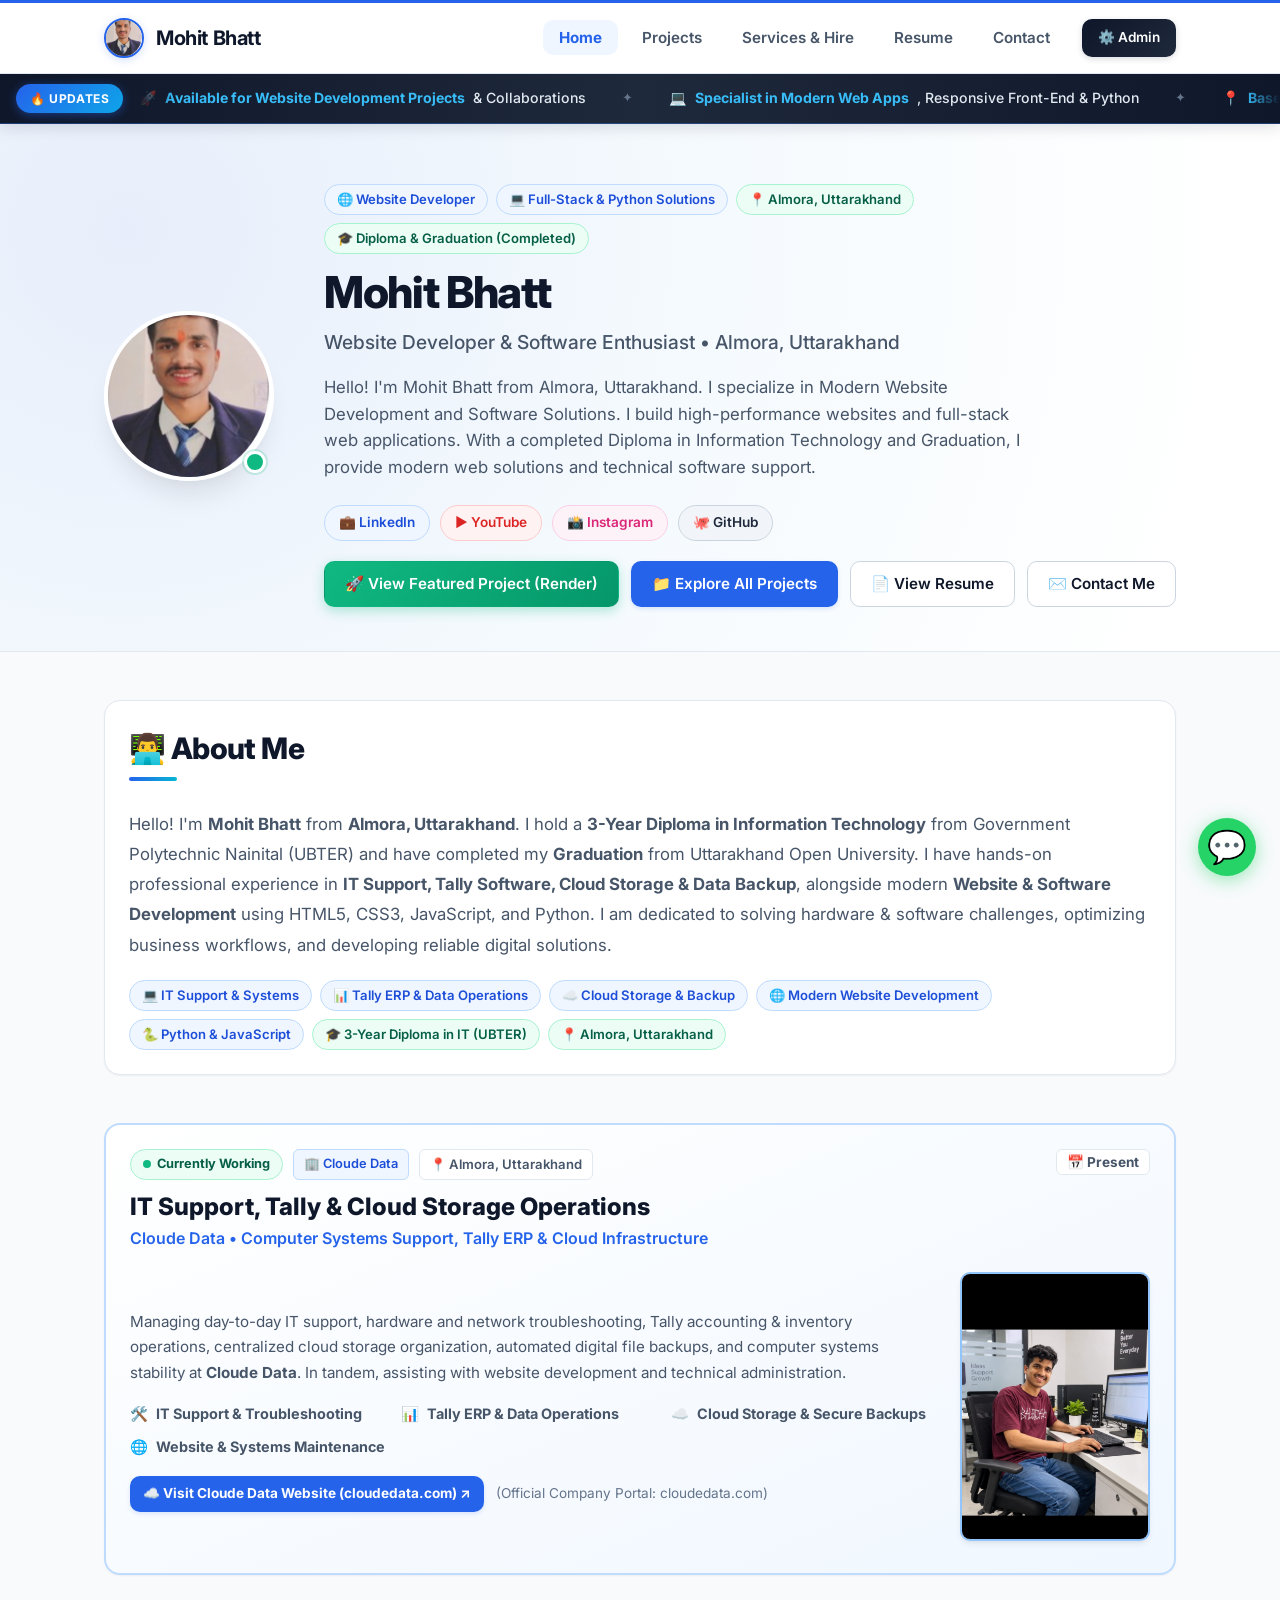
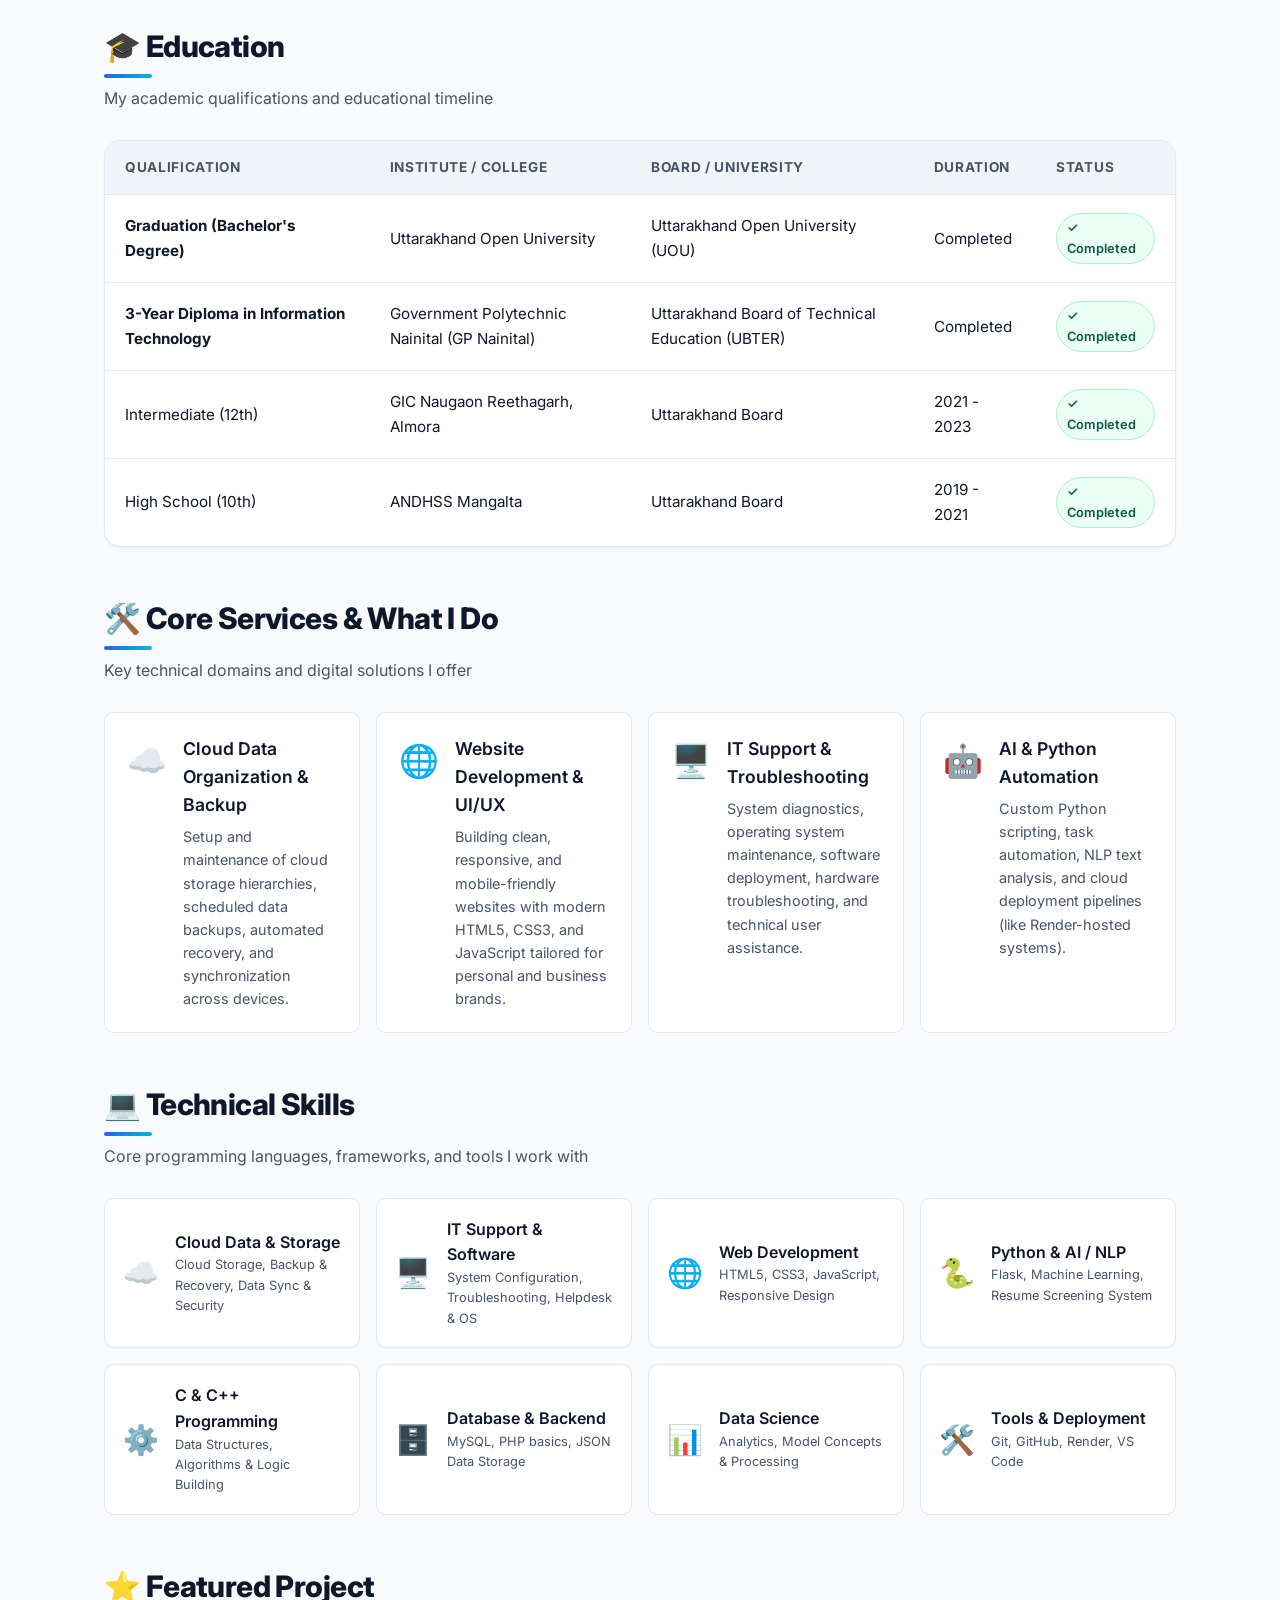
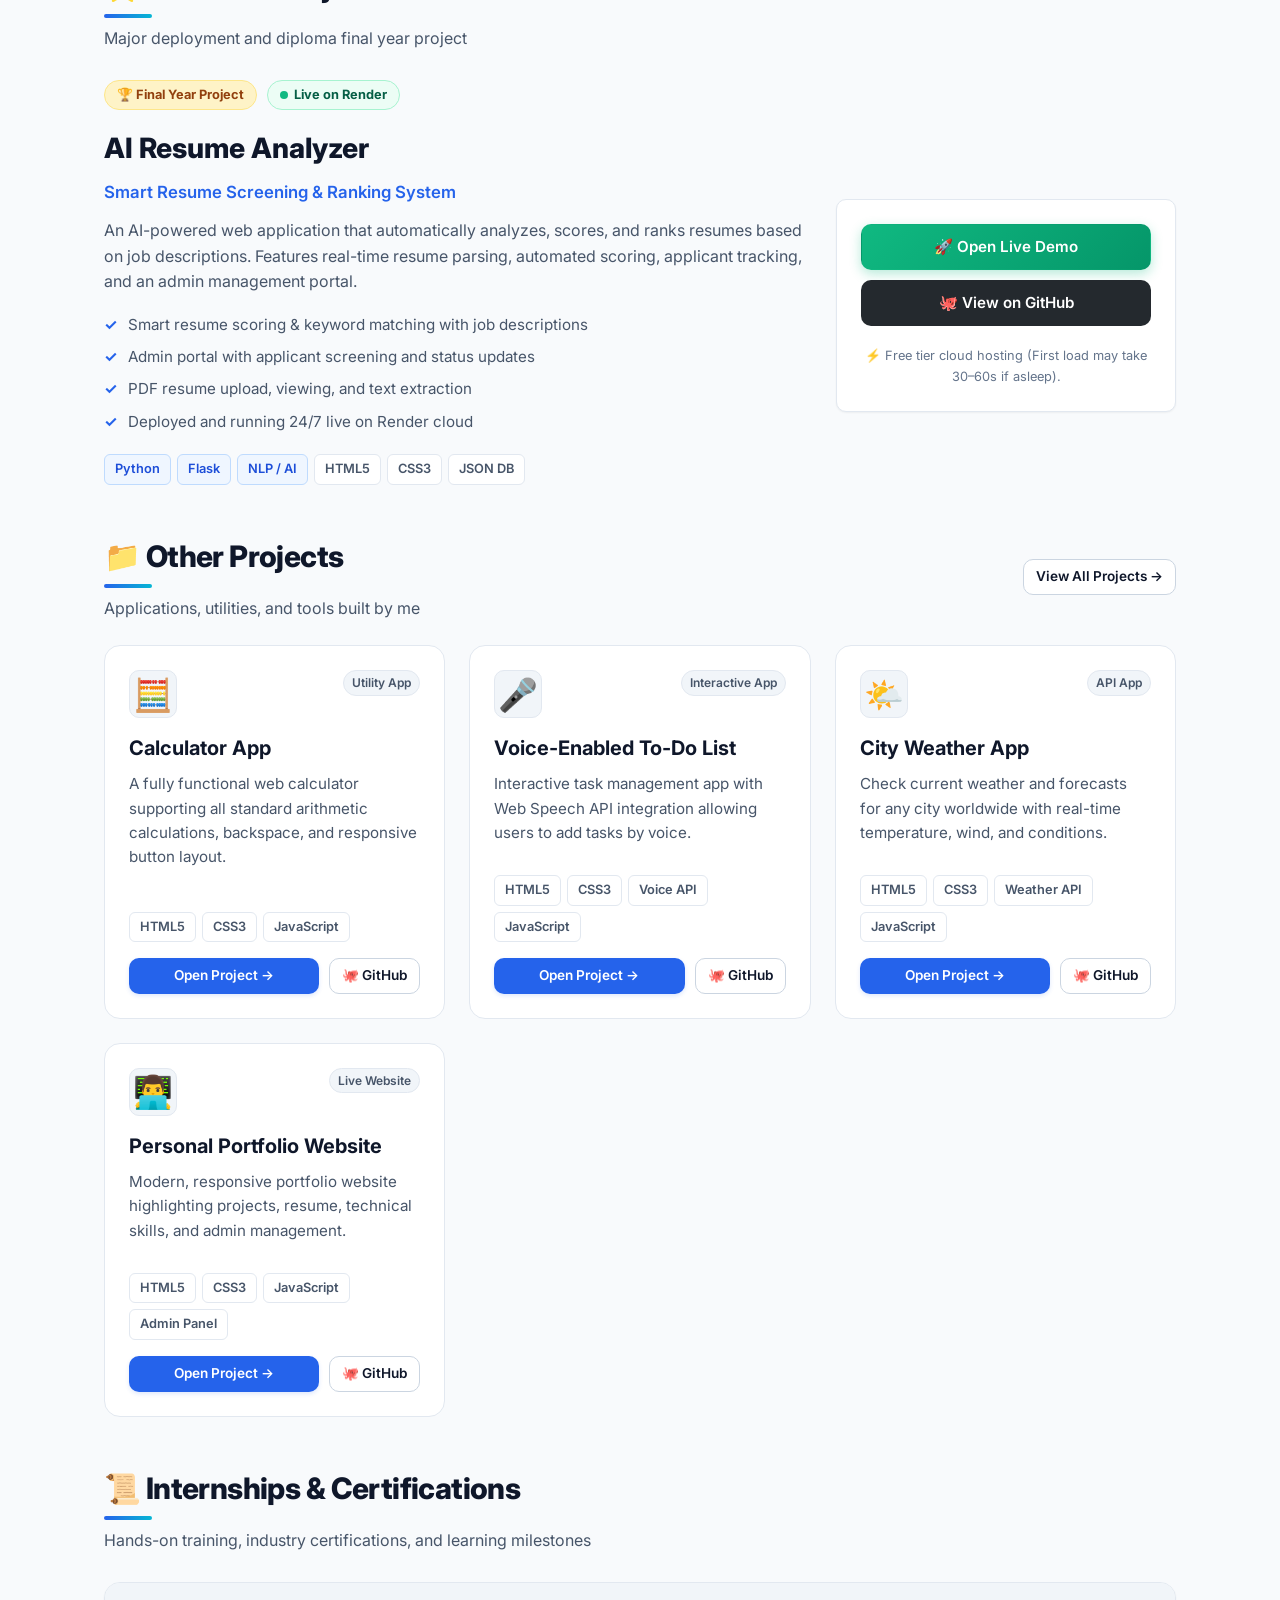
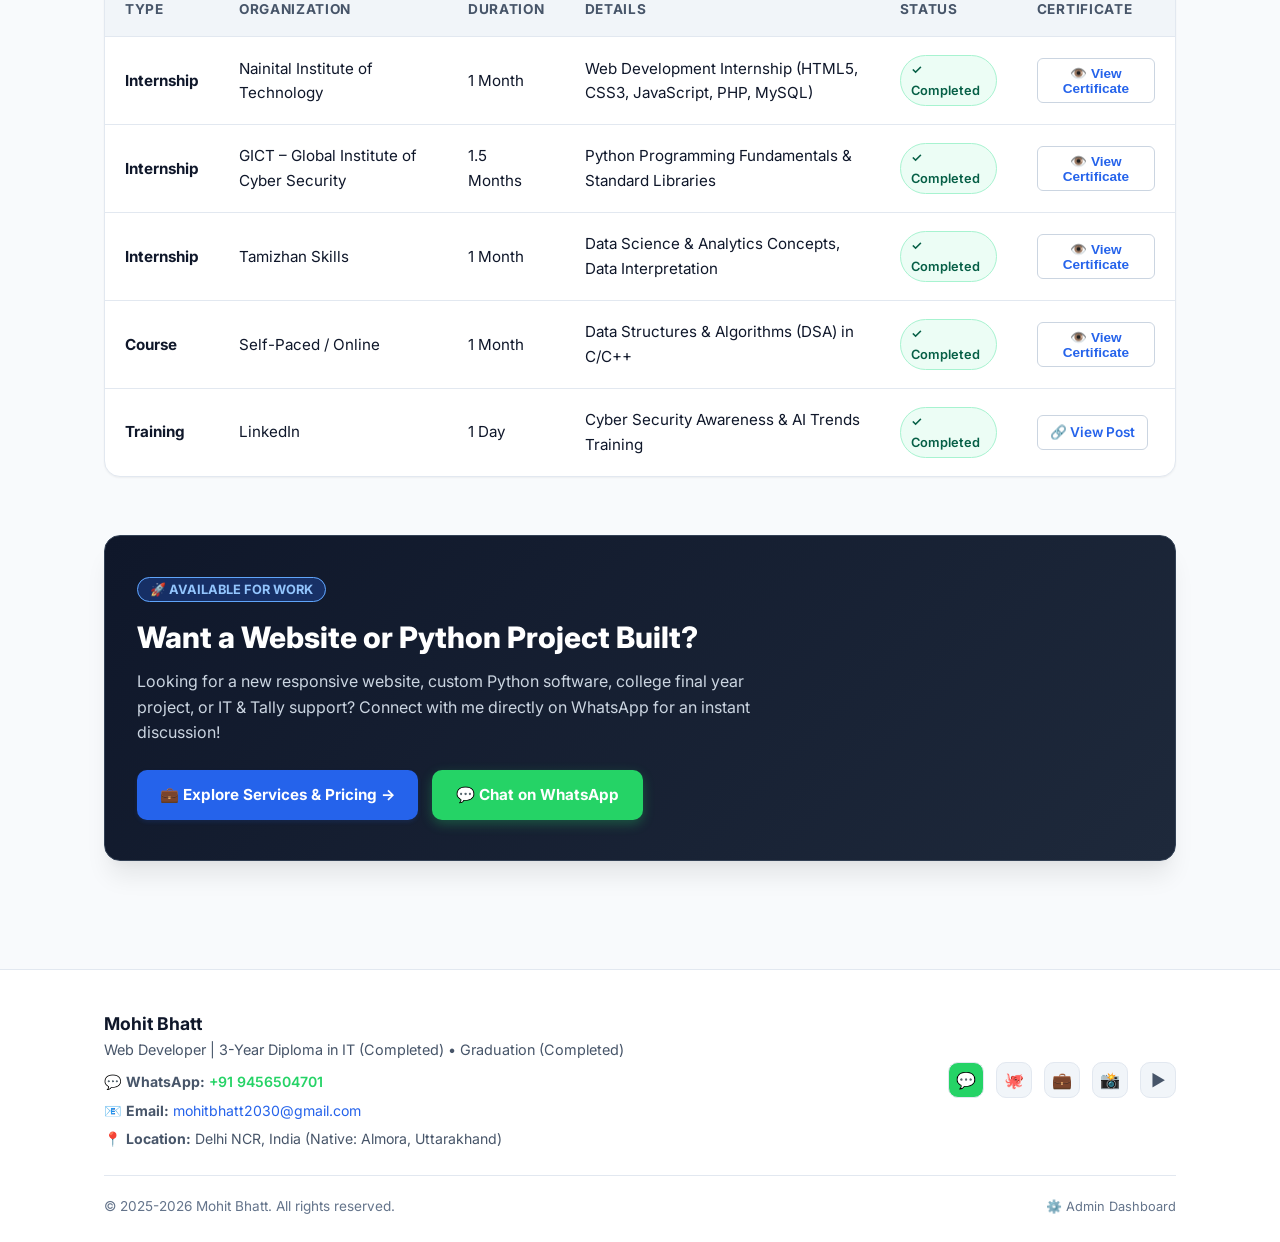
==== commit 91d1f164: "Update WhatsApp contact number to 9456504701 and remove phone property from data.js" ====
--- a/index.html
+++ b/index.html
@@ -663,7 +663,7 @@
             <a href="services.html" class="btn btn-primary" style="background: #2563eb; padding: 12px 22px; font-weight: 700;">
               💼 Explore Services &amp; Pricing →
             </a>
-            <a href="https://wa.me/916399079567?text=Hello%20Mohit!%20%F0%9F%91%8B%20I%20visited%20your%20portfolio%20and%20want%20to%20discuss%20a%20project%20with%20you." target="_blank" class="btn-whatsapp">
+            <a href="https://wa.me/919456504701?text=Hello%20Mohit!%20%F0%9F%91%8B%20I%20visited%20your%20portfolio%20and%20want%20to%20discuss%20a%20project%20with%20you." target="_blank" class="btn-whatsapp">
               💬 Chat on WhatsApp
             </a>
           </div>
@@ -681,14 +681,14 @@
           <h4>Mohit Bhatt</h4>
           <p>Web Developer | 3-Year Diploma in IT (Completed) • Graduation (Completed)</p>
           <div style="margin-top: 10px; display: flex; flex-direction: column; gap: 6px; font-size: 0.88rem; color: var(--text-muted);">
-            <div>📞 <strong>Phone:</strong> <a href="tel:+916399079567" style="color: var(--primary); text-decoration: none; font-weight: 600;">+91 6399079567</a></div>
+            <div>💬 <strong>WhatsApp:</strong> <a href="https://wa.me/919456504701" target="_blank" style="color: #25d366; text-decoration: none; font-weight: 600;">+91 9456504701</a></div>
             <div>📧 <strong>Email:</strong> <a href="mailto:mohitbhatt2030@gmail.com" style="color: var(--primary); text-decoration: none;">mohitbhatt2030@gmail.com</a></div>
             <div>📍 <strong>Location:</strong> Delhi NCR, India (Native: Almora, Uttarakhand)</div>
           </div>
         </div>
 
         <div class="social-links">
-          <a href="https://wa.me/916399079567" target="_blank" class="social-link" title="WhatsApp Chat" style="background: #25D366; color: white;">💬</a>
+          <a href="https://wa.me/919456504701" target="_blank" class="social-link" title="WhatsApp Chat" style="background: #25D366; color: white;">💬</a>
           <a href="https://github.com/mohitbhattuk01" target="_blank" class="social-link" title="GitHub">🐙</a>
           <a href="https://www.linkedin.com/in/mohit-bhatt-almora" target="_blank" class="social-link" title="LinkedIn">💼</a>
           <a href="https://www.instagram.com/mohitbhattuk01" target="_blank" class="social-link" title="Instagram">📸</a>
@@ -706,7 +706,7 @@
   </footer>
 
   <!-- Floating WhatsApp Connect Widget -->
-  <a href="https://wa.me/916399079567?text=Hello%20Mohit!%20%F0%9F%91%8B%20I%20visited%20your%20portfolio%20and%20want%20to%20discuss%20a%20website%20%2F%20Python%20project." target="_blank" class="whatsapp-float" title="Chat on WhatsApp" aria-label="WhatsApp Chat">
+  <a href="https://wa.me/919456504701?text=Hello%20Mohit!%20%F0%9F%91%8B%20I%20visited%20your%20portfolio%20and%20want%20to%20discuss%20a%20website%20%2F%20Python%20project." target="_blank" class="whatsapp-float" title="Chat on WhatsApp" aria-label="WhatsApp Chat">
     💬
     <span class="whatsapp-float-tooltip">Chat with Mohit on WhatsApp ⚡</span>
   </a>
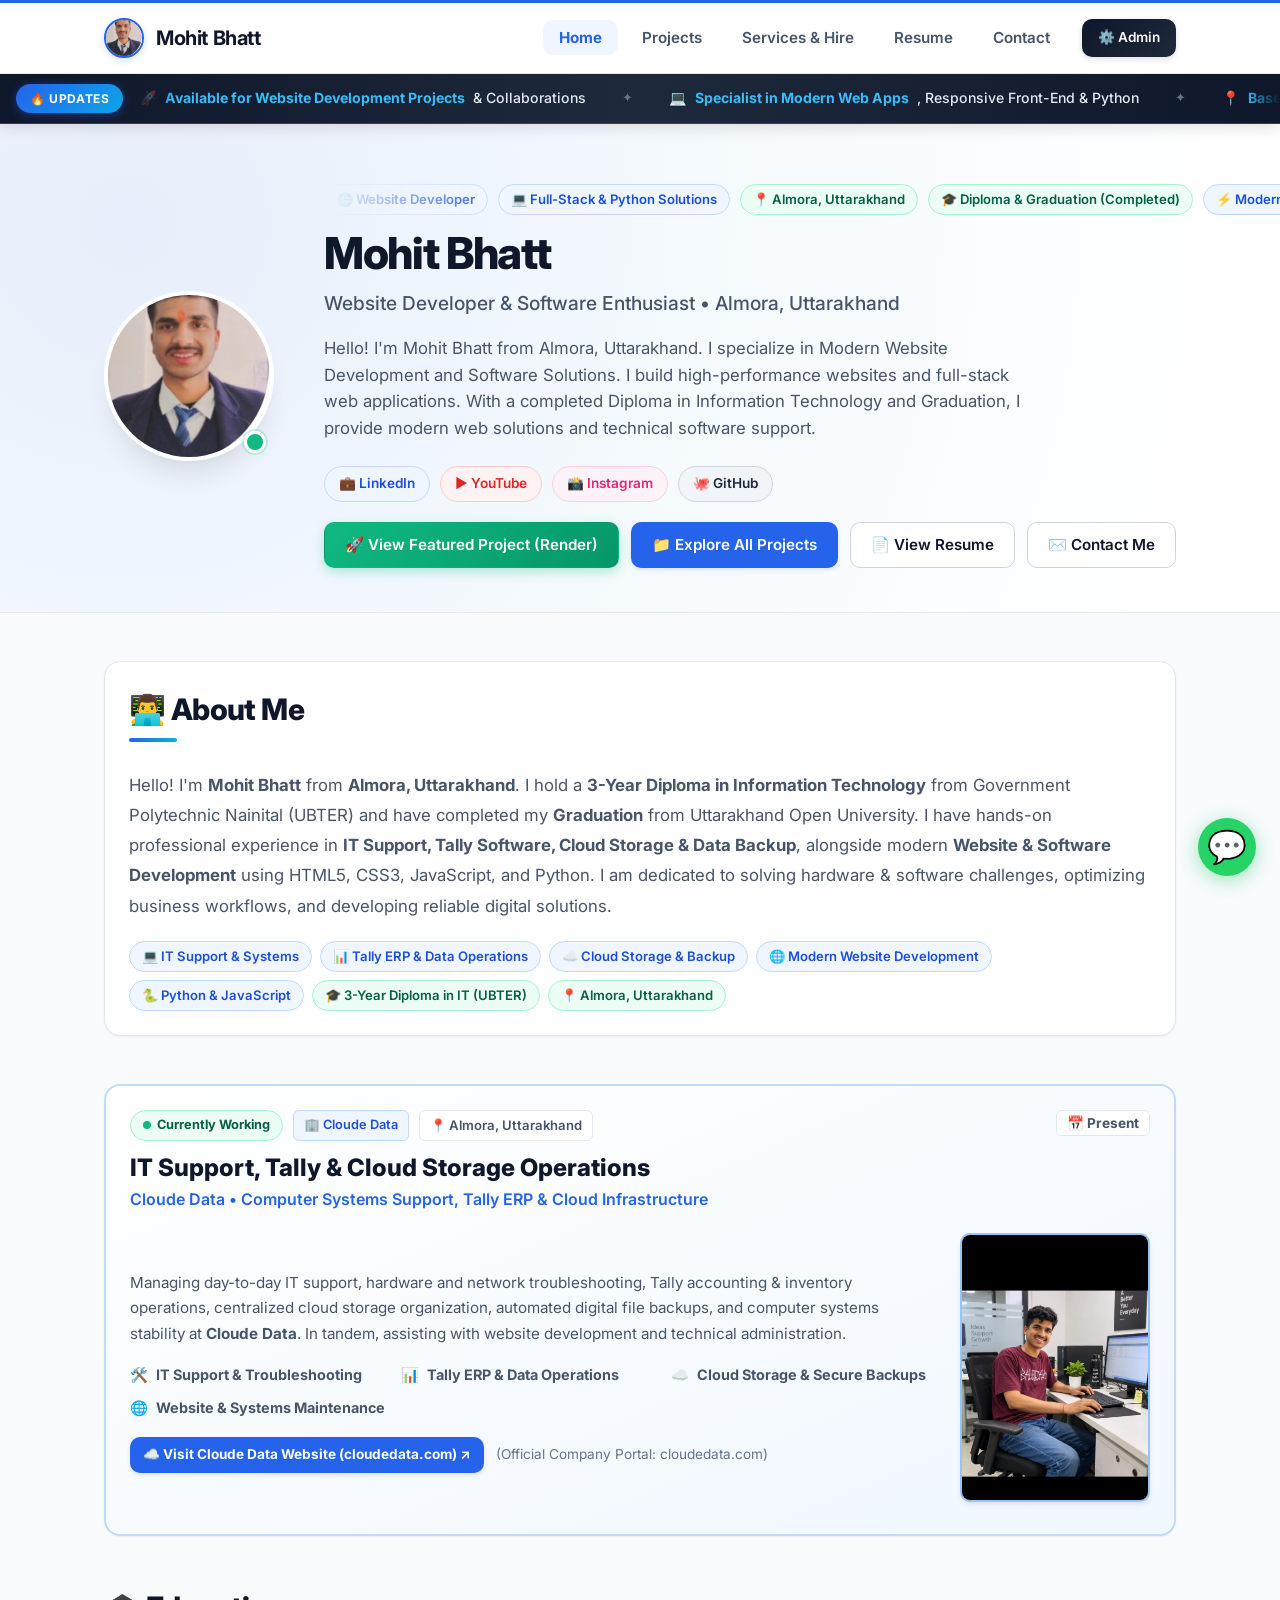
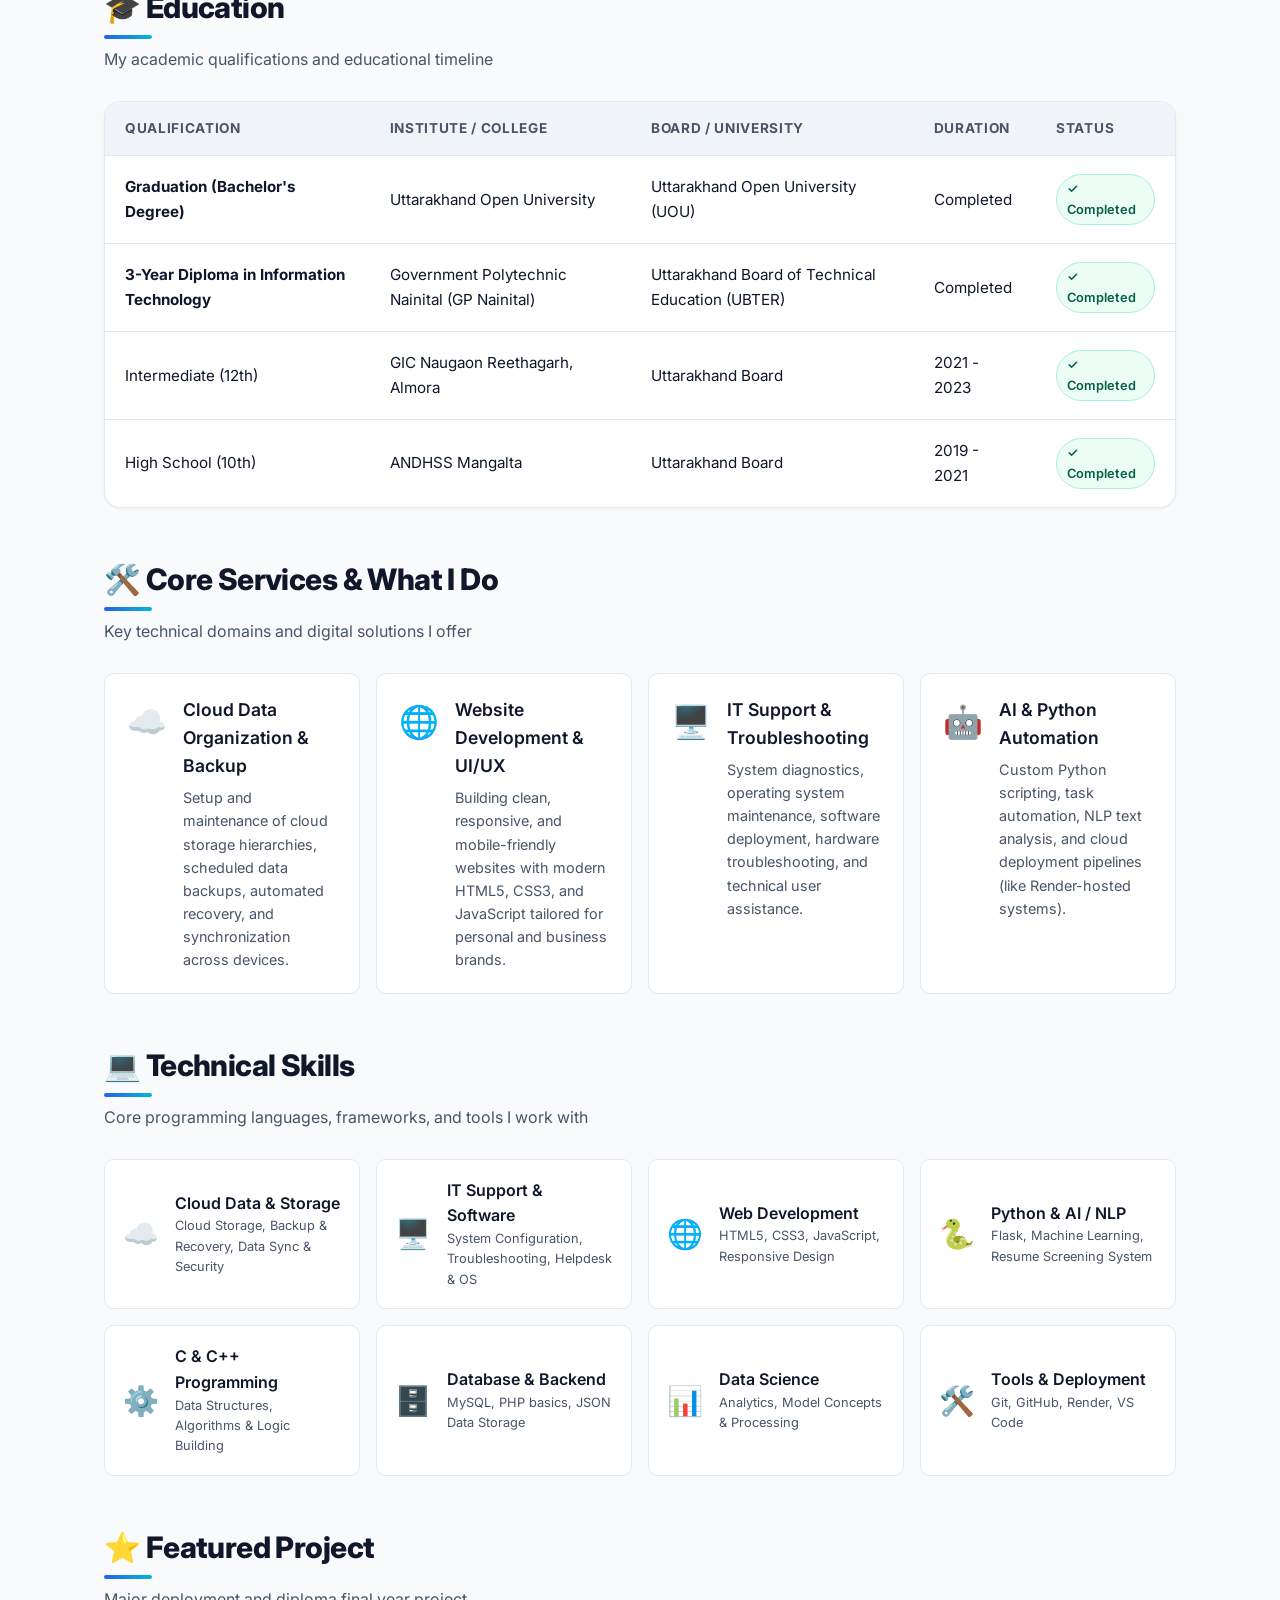
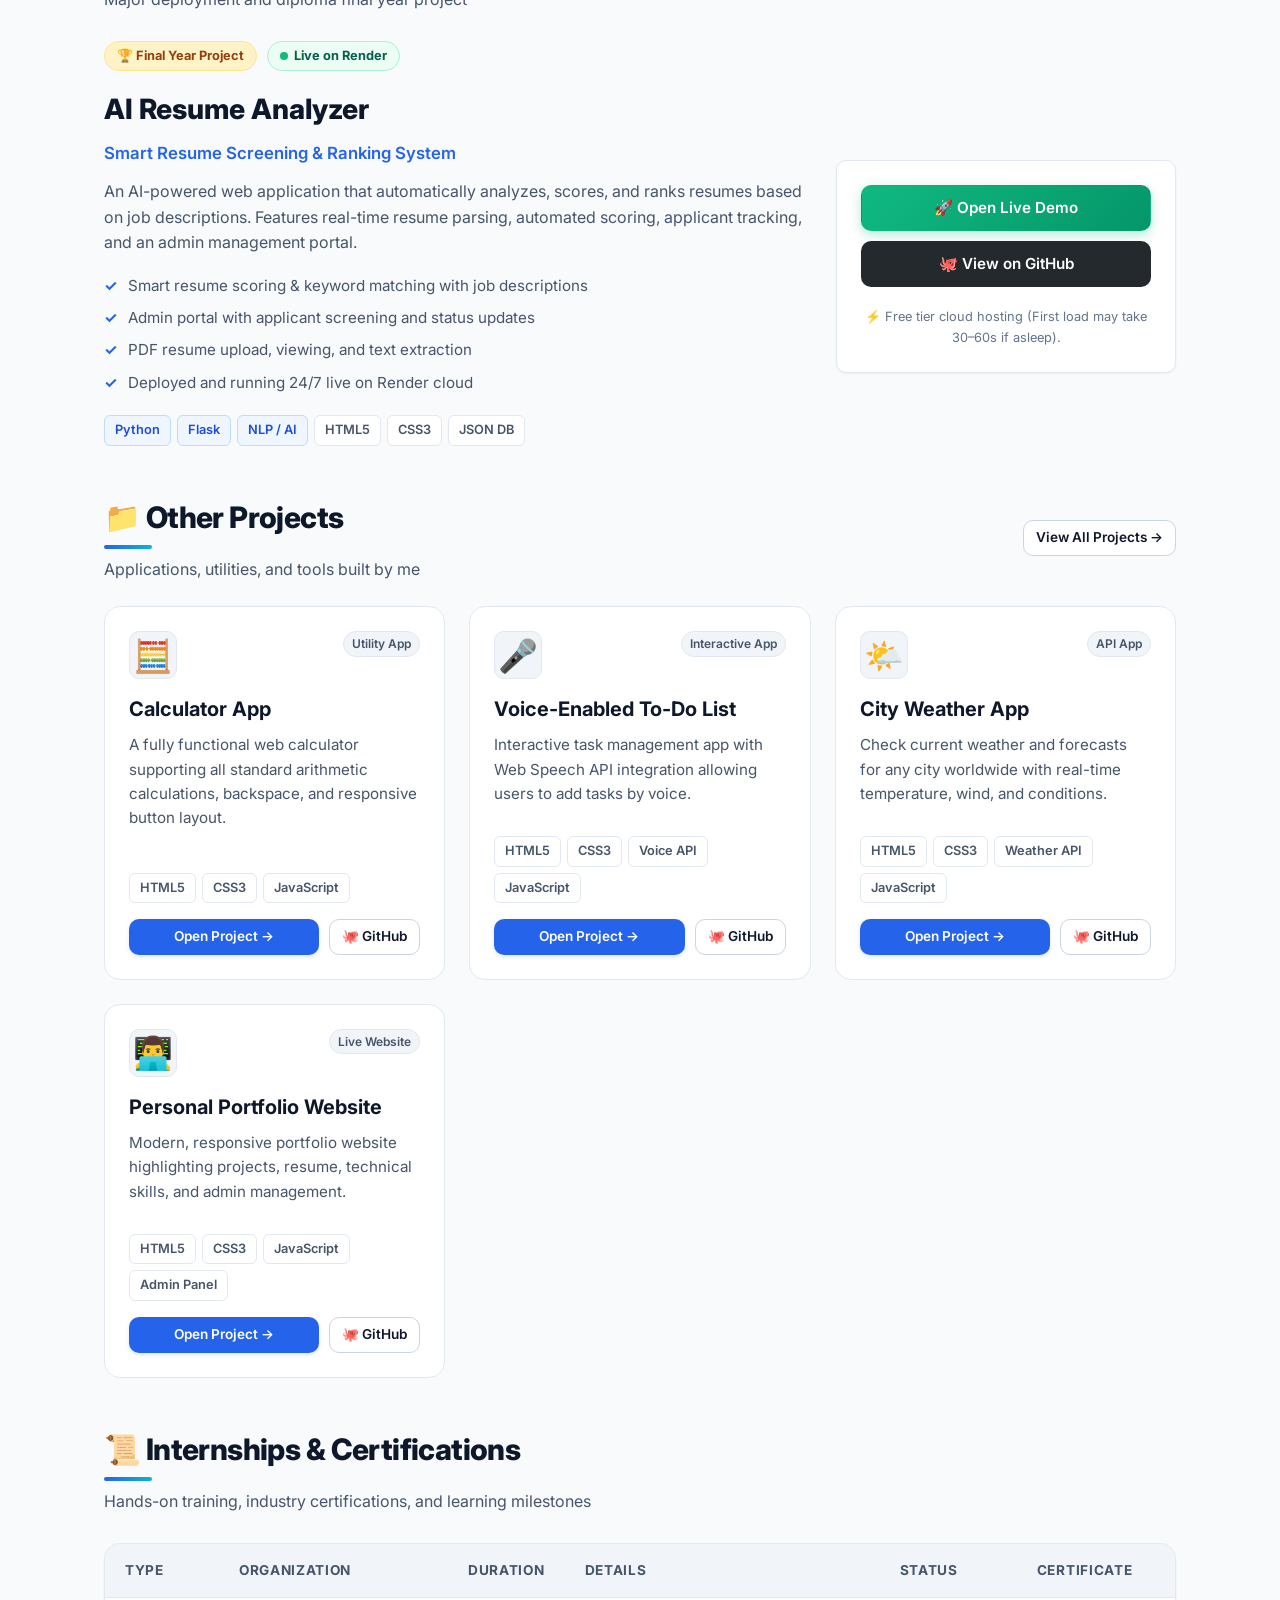
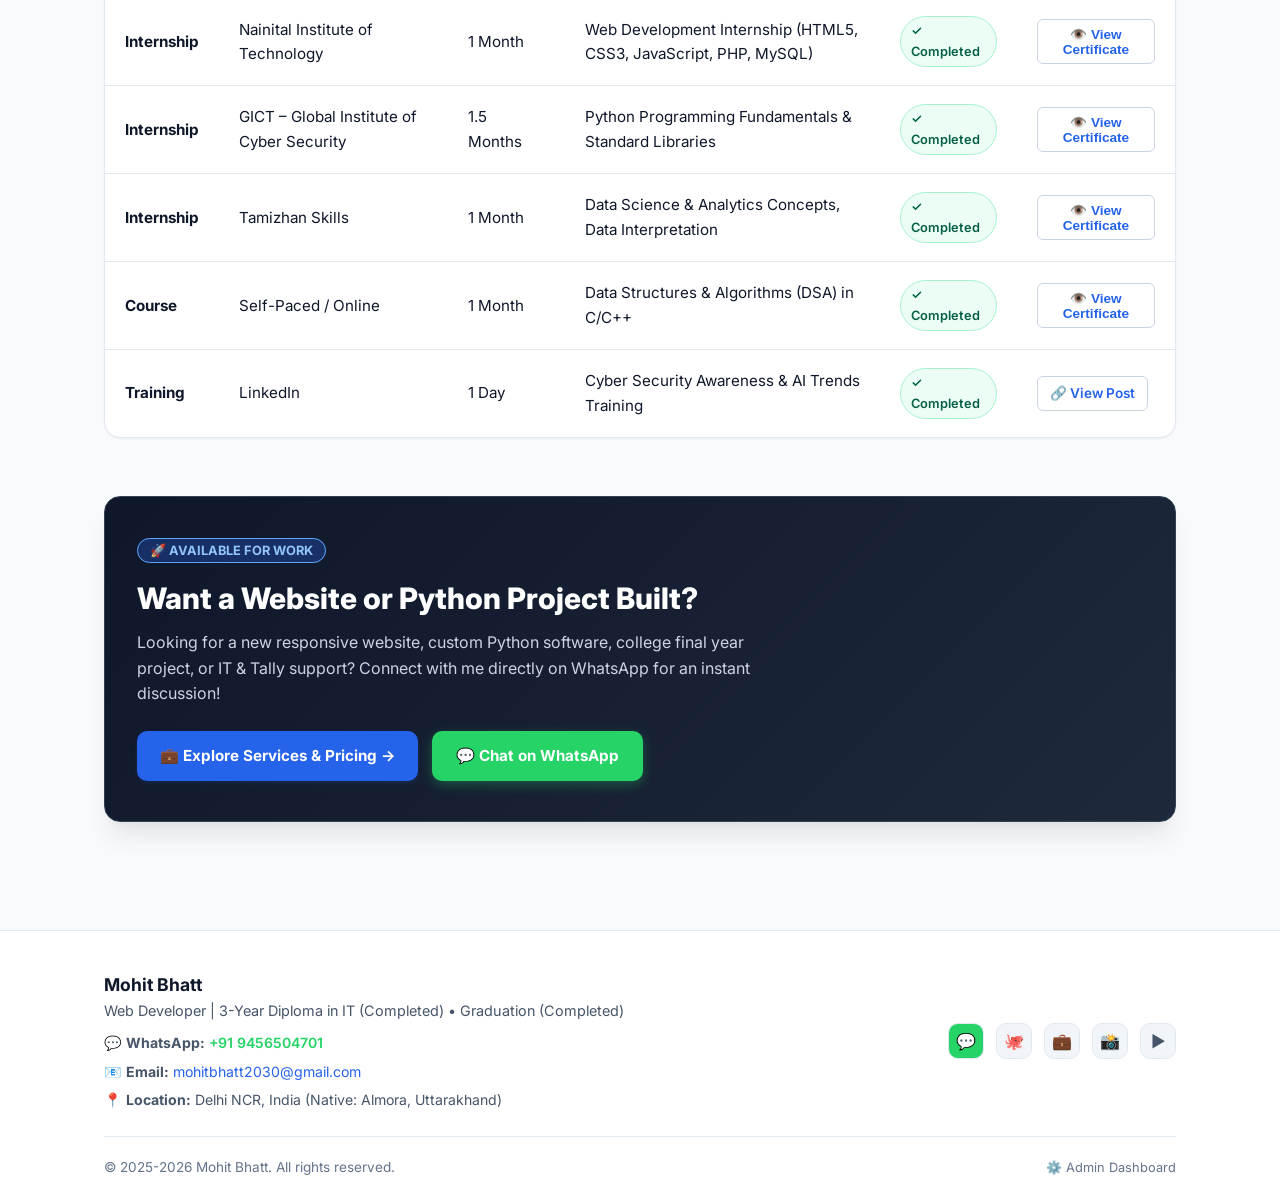
==== commit 8e732f1a: "Added modern smooth scrolling badge ticker on hero section" ====
--- a/index.html
+++ b/index.html
@@ -223,11 +223,22 @@
         </div>
 
         <div>
-          <div class="hero-badge-row">
-            <span class="chip chip-primary">🌐 Website Developer</span>
-            <span class="chip chip-primary">💻 Full-Stack &amp; Python Solutions</span>
-            <span class="chip chip-success">📍 Almora, Uttarakhand</span>
-            <span class="chip chip-success">🎓 Diploma &amp; Graduation (Completed)</span>
+          <div class="hero-badge-scroller">
+            <div class="hero-badge-track">
+              <span class="chip chip-primary">🌐 Website Developer</span>
+              <span class="chip chip-primary">💻 Full-Stack &amp; Python Solutions</span>
+              <span class="chip chip-success">📍 Almora, Uttarakhand</span>
+              <span class="chip chip-success">🎓 Diploma &amp; Graduation (Completed)</span>
+              <span class="chip chip-primary">⚡ Modern Web Apps</span>
+              <span class="chip chip-success">🐍 Python &amp; Flask</span>
+              <!-- Duplicate for seamless loop -->
+              <span class="chip chip-primary">🌐 Website Developer</span>
+              <span class="chip chip-primary">💻 Full-Stack &amp; Python Solutions</span>
+              <span class="chip chip-success">📍 Almora, Uttarakhand</span>
+              <span class="chip chip-success">🎓 Diploma &amp; Graduation (Completed)</span>
+              <span class="chip chip-primary">⚡ Modern Web Apps</span>
+              <span class="chip chip-success">🐍 Python &amp; Flask</span>
+            </div>
           </div>
 
           <h1 class="hero-title">Mohit Bhatt</h1>
--- a/style.css
+++ b/style.css
@@ -249,11 +249,31 @@
   box-shadow: 0 0 0 2px rgba(16, 185, 129, 0.2);
 }
 
-.hero-badge-row {
-  display: flex;
-  flex-wrap: wrap;
-  gap: 8px;
+.hero-badge-scroller {
+  overflow: hidden;
   margin-bottom: 12px;
+  mask-image: linear-gradient(to right, transparent 0%, black 8%, black 92%, transparent 100%);
+  -webkit-mask-image: linear-gradient(to right, transparent 0%, black 8%, black 92%, transparent 100%);
+}
+
+.hero-badge-track {
+  display: flex;
+  gap: 10px;
+  width: max-content;
+  animation: badge-scroll 18s linear infinite;
+}
+
+.hero-badge-track:hover {
+  animation-play-state: paused;
+}
+
+@keyframes badge-scroll {
+  0% {
+    transform: translateX(0);
+  }
+  100% {
+    transform: translateX(-50%);
+  }
 }
 
 .chip {
@@ -1023,7 +1043,7 @@
     justify-items: center;
   }
 
-  .hero-badge-row, .hero-actions {
+  .hero-badge-scroller, .hero-actions {
     justify-content: center;
   }
 
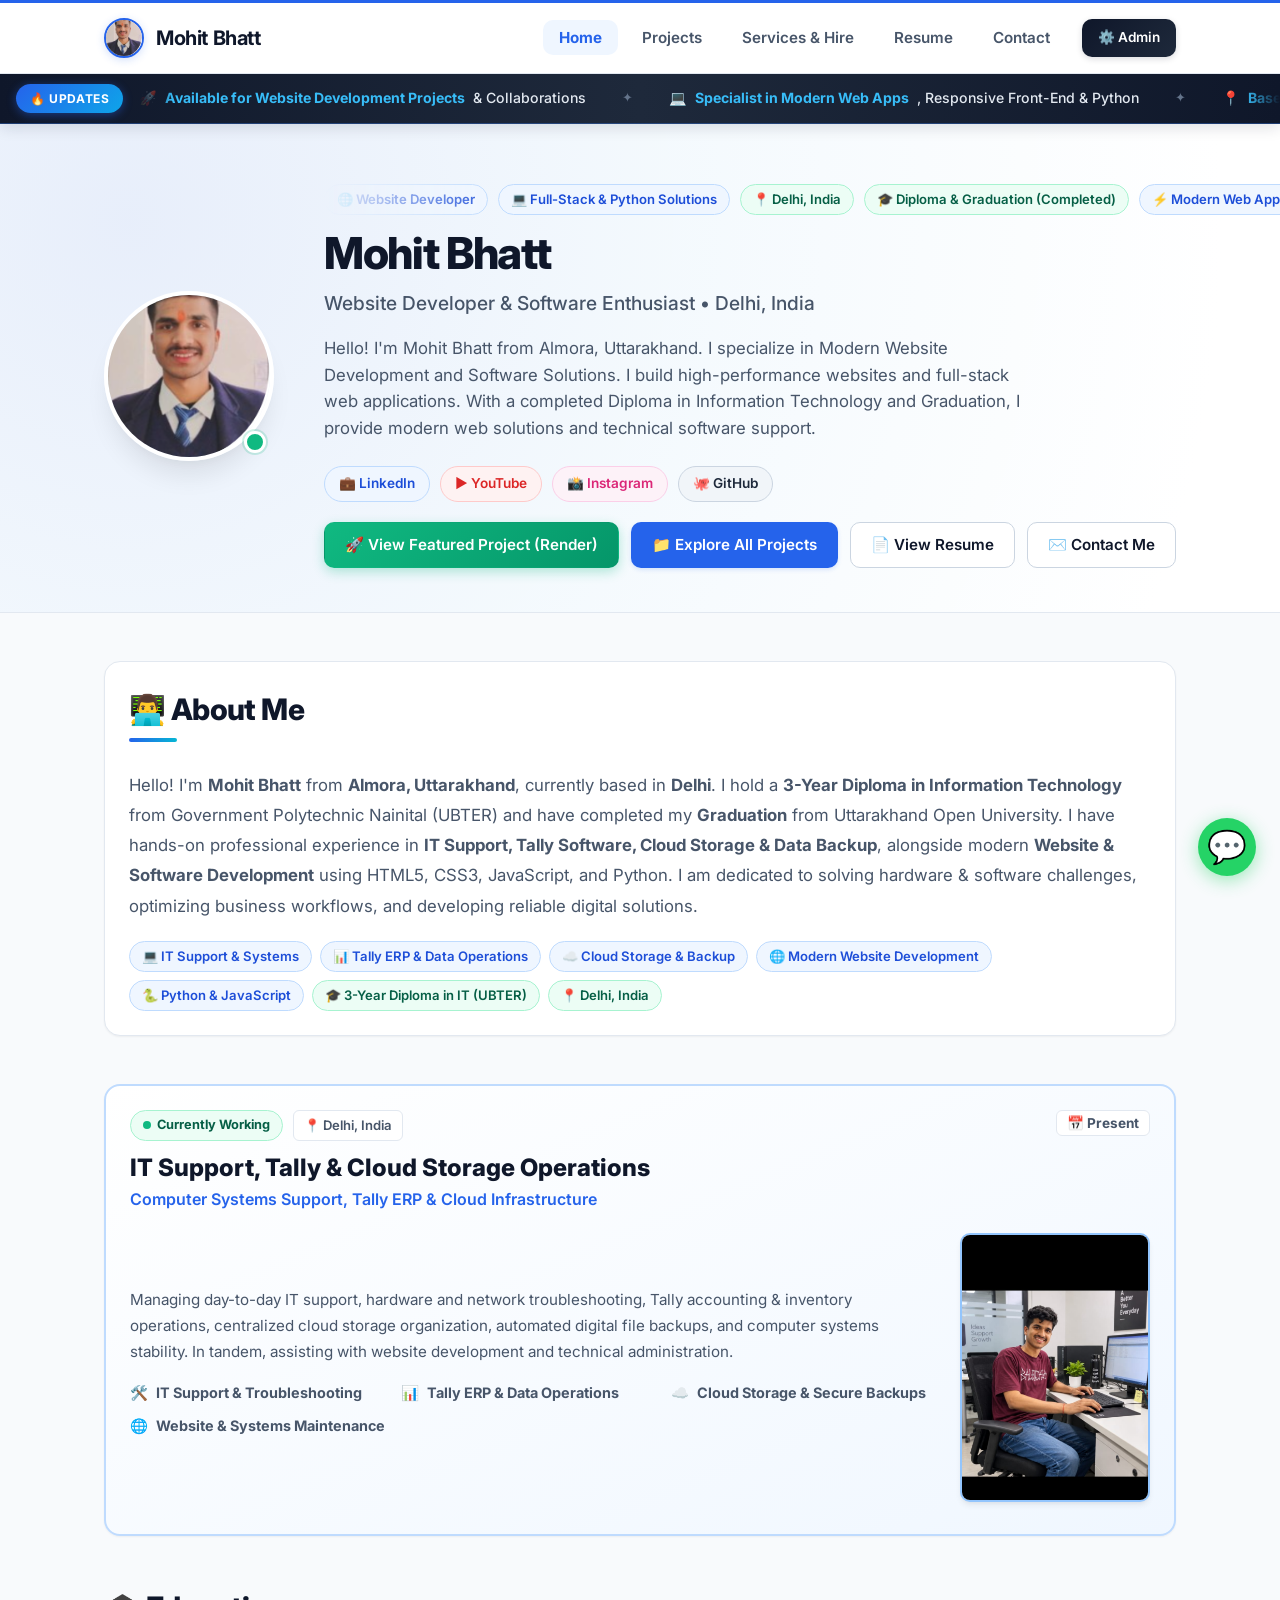
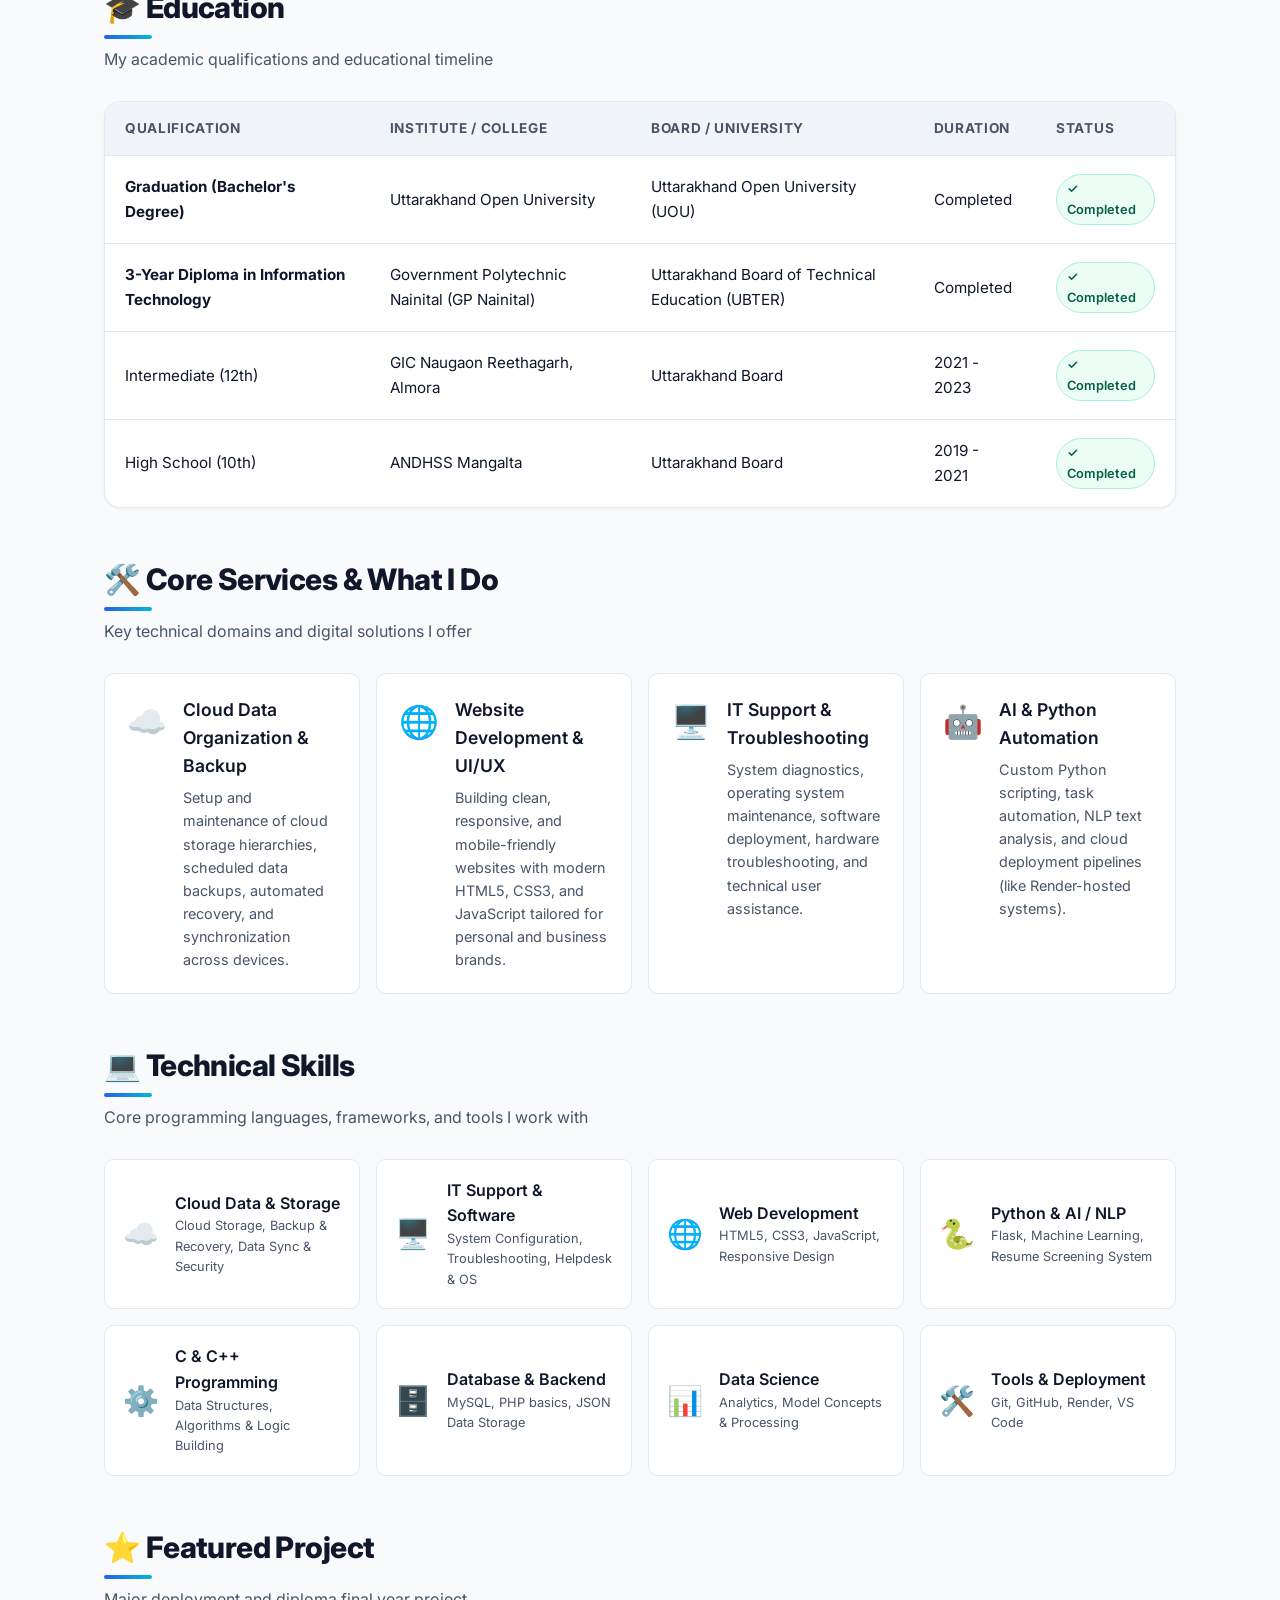
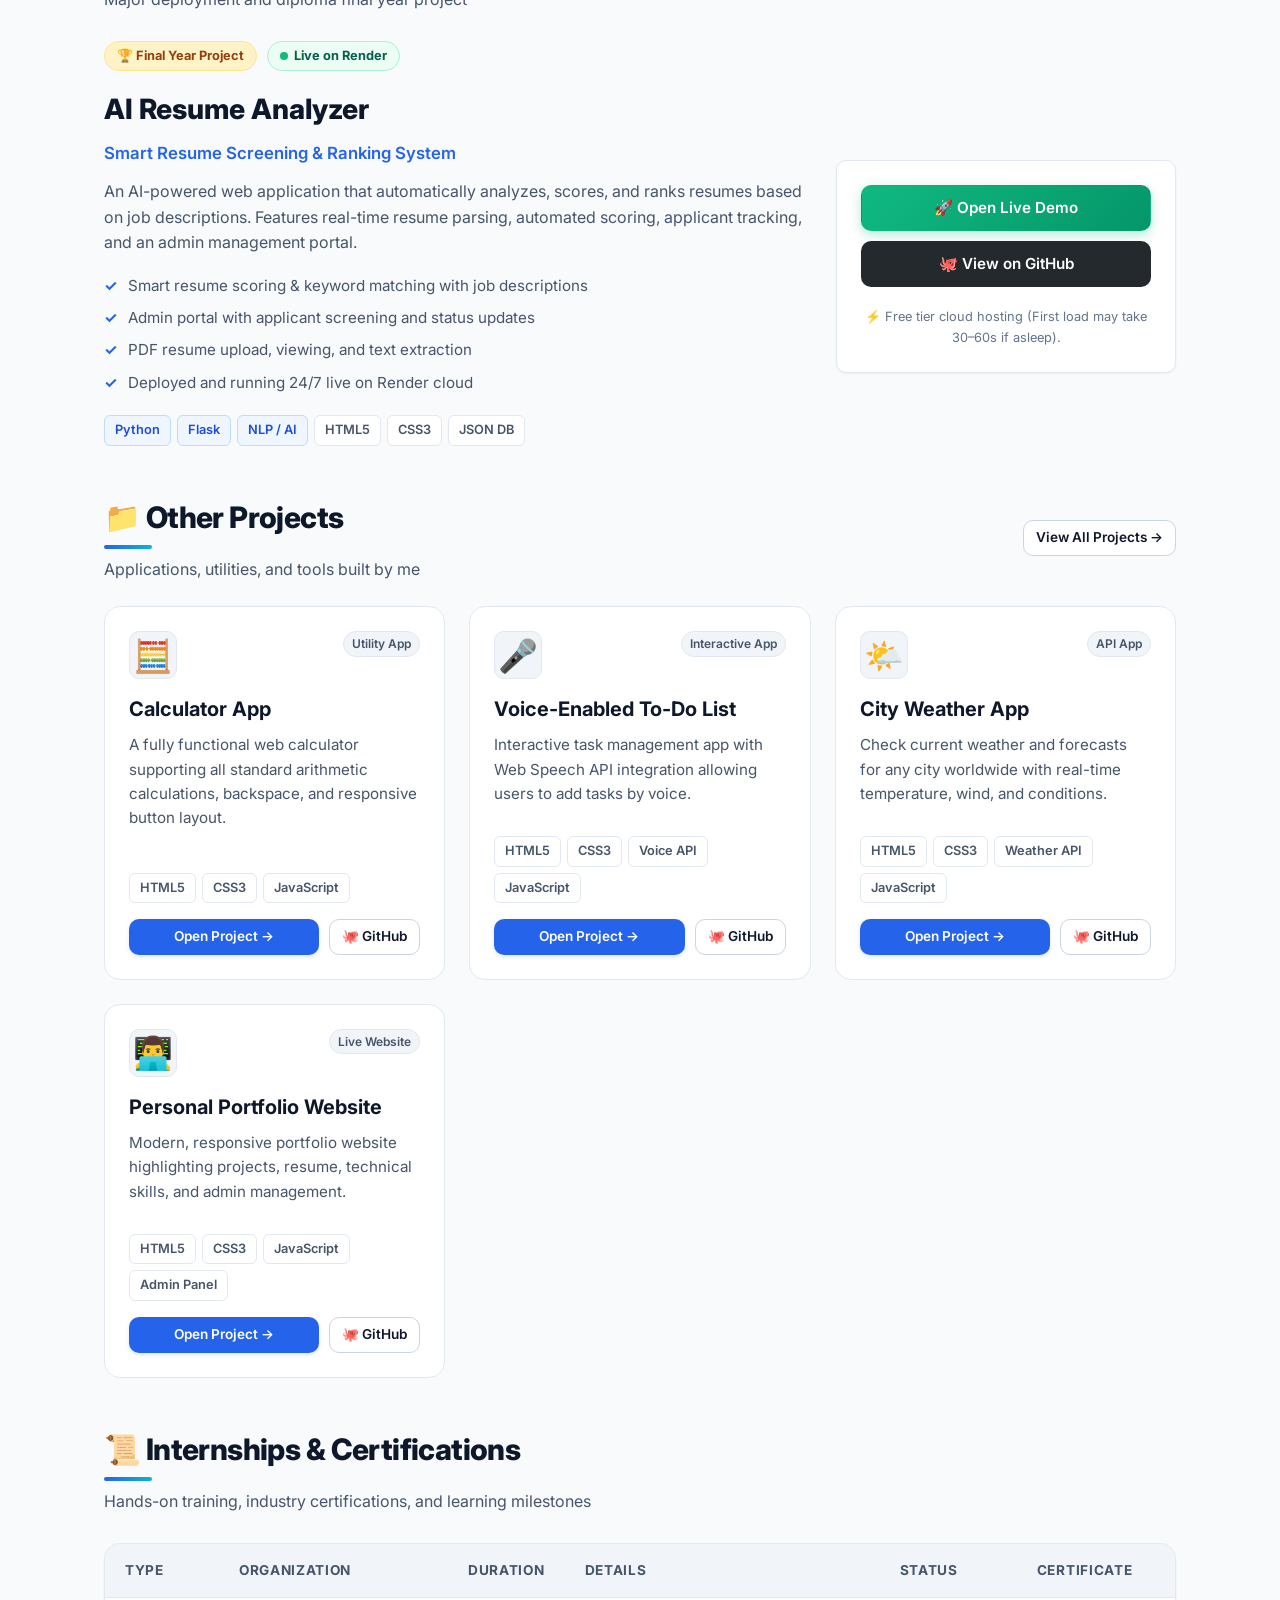
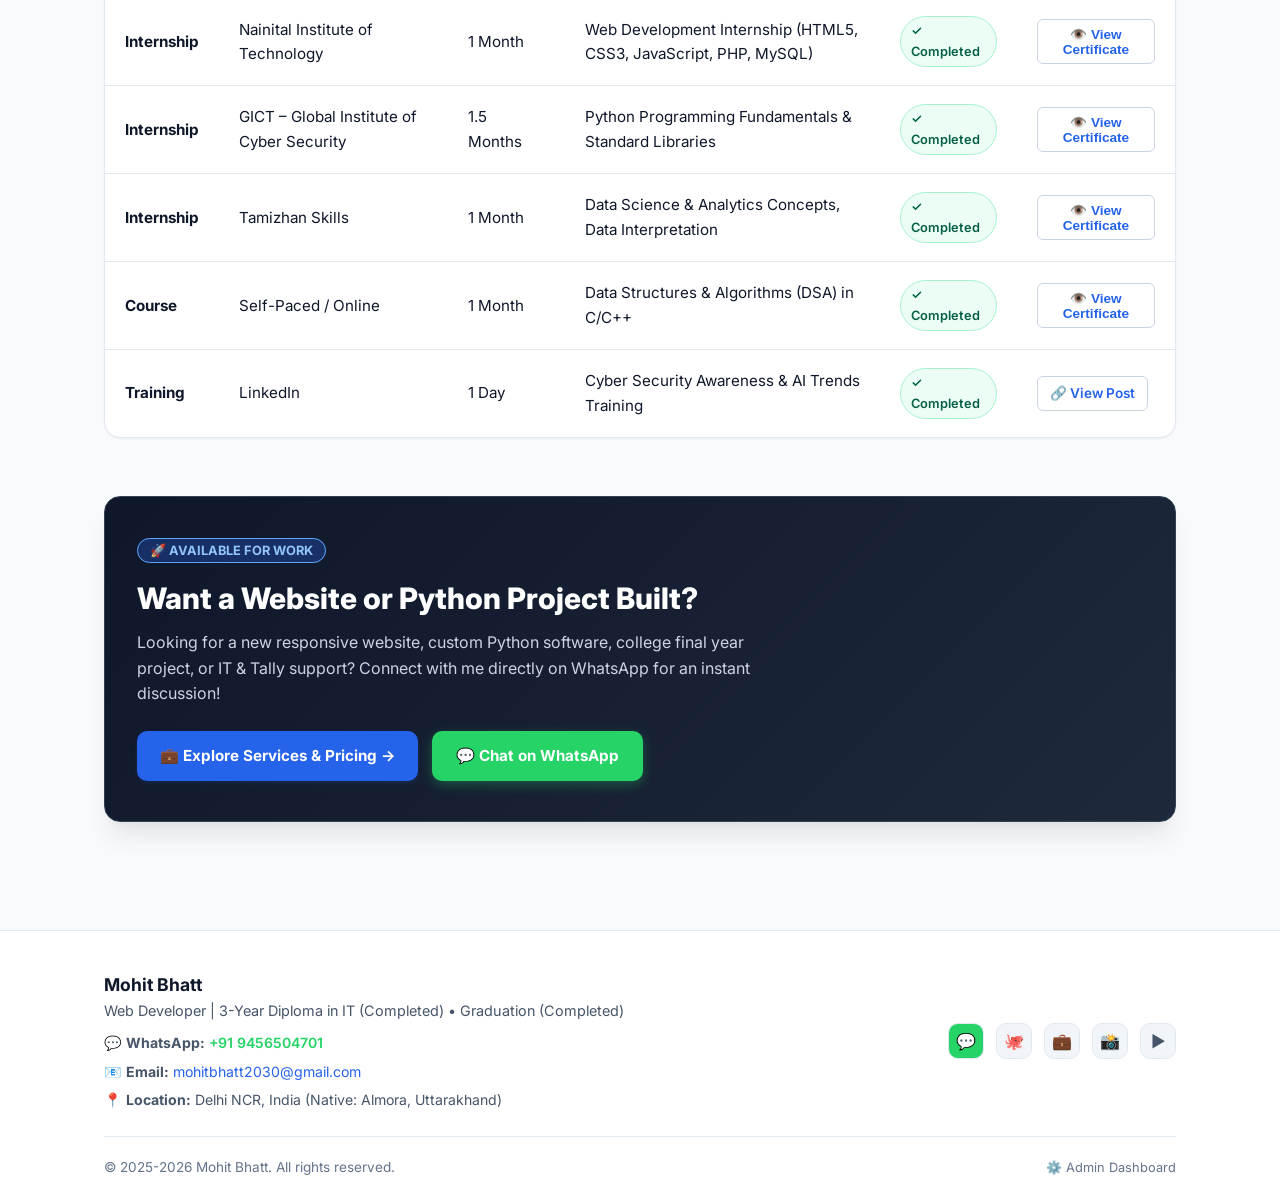
==== commit 887a918a: "Remove Cloude Data company link and update location to Delhi" ====
--- a/index.html
+++ b/index.html
@@ -1,4 +1,4 @@
-<!DOCTYPE html>
+﻿<!DOCTYPE html>
 <html lang="en">
 <head>
   <meta charset="UTF-8">
@@ -188,7 +188,7 @@
         <span class="marquee-sep">✦</span>
         <div class="marquee-item">💻 <strong>Specialist in Modern Web Apps</strong>, Responsive Front-End &amp; Python</div>
         <span class="marquee-sep">✦</span>
-        <div class="marquee-item">📍 <strong>Based in Almora, Uttarakhand</strong> • Open for Remote &amp; On-Site Opportunities</div>
+        <div class="marquee-item">📍 <strong>Based in Delhi</strong> • Open for Remote &amp; On-Site Opportunities</div>
         <span class="marquee-sep">✦</span>
         <div class="marquee-item">🎓 <strong>Diploma in IT (UBTER) &amp; Graduate</strong> from Uttarakhand Open University</div>
         <span class="marquee-sep">✦</span>
@@ -201,7 +201,7 @@
         <span class="marquee-sep">✦</span>
         <div class="marquee-item">💻 <strong>Specialist in Modern Web Apps</strong>, Responsive Front-End &amp; Python</div>
         <span class="marquee-sep">✦</span>
-        <div class="marquee-item">📍 <strong>Based in Almora, Uttarakhand</strong> • Open for Remote &amp; On-Site Opportunities</div>
+        <div class="marquee-item">📍 <strong>Based in Delhi</strong> • Open for Remote &amp; On-Site Opportunities</div>
         <span class="marquee-sep">✦</span>
         <div class="marquee-item">🎓 <strong>Diploma in IT (UBTER) &amp; Graduate</strong> from Uttarakhand Open University</div>
         <span class="marquee-sep">✦</span>
@@ -227,14 +227,14 @@
             <div class="hero-badge-track">
               <span class="chip chip-primary">🌐 Website Developer</span>
               <span class="chip chip-primary">💻 Full-Stack &amp; Python Solutions</span>
-              <span class="chip chip-success">📍 Almora, Uttarakhand</span>
+              <span class="chip chip-success">📍 Delhi, India</span>
               <span class="chip chip-success">🎓 Diploma &amp; Graduation (Completed)</span>
               <span class="chip chip-primary">⚡ Modern Web Apps</span>
               <span class="chip chip-success">🐍 Python &amp; Flask</span>
               <!-- Duplicate for seamless loop -->
               <span class="chip chip-primary">🌐 Website Developer</span>
               <span class="chip chip-primary">💻 Full-Stack &amp; Python Solutions</span>
-              <span class="chip chip-success">📍 Almora, Uttarakhand</span>
+              <span class="chip chip-success">📍 Delhi, India</span>
               <span class="chip chip-success">🎓 Diploma &amp; Graduation (Completed)</span>
               <span class="chip chip-primary">⚡ Modern Web Apps</span>
               <span class="chip chip-success">🐍 Python &amp; Flask</span>
@@ -242,9 +242,9 @@
           </div>
 
           <h1 class="hero-title">Mohit Bhatt</h1>
-          <p class="hero-subtitle">Website Developer &amp; Software Enthusiast • Almora, Uttarakhand</p>
+          <p class="hero-subtitle">Website Developer &amp; Software Enthusiast • Delhi, India</p>
           <p class="hero-bio" id="heroBio">
-            Hello! I'm <strong>Mohit Bhatt</strong> from <strong>Almora, Uttarakhand</strong>. I am a passionate <strong>Website Developer</strong> specializing in crafting fast, responsive modern web applications, interactive user interfaces, and full-stack software solutions with HTML, CSS, JavaScript, and Python.
+            Hello! I'm <strong>Mohit Bhatt</strong> from <strong>Almora, Uttarakhand</strong>, currently based in <strong>Delhi</strong>. I am a passionate <strong>Website Developer</strong> specializing in crafting fast, responsive modern web applications, interactive user interfaces, and full-stack software solutions with HTML, CSS, JavaScript, and Python.
           </p>
 
           <!-- Social Quick Links -->
@@ -291,7 +291,7 @@
           <h2>👨‍💻 About Me</h2>
         </div>
         <p style="font-size: 1.05rem; color: var(--text-muted); line-height: 1.8; margin-bottom: 20px;">
-          Hello! I'm <strong>Mohit Bhatt</strong> from <strong>Almora, Uttarakhand</strong>. I hold a <strong>3-Year Diploma in Information Technology</strong> from Government Polytechnic Nainital (UBTER) and have completed my <strong>Graduation</strong> from Uttarakhand Open University. 
+          Hello! I'm <strong>Mohit Bhatt</strong> from <strong>Almora, Uttarakhand</strong>, currently based in <strong>Delhi</strong>. I hold a <strong>3-Year Diploma in Information Technology</strong> from Government Polytechnic Nainital (UBTER) and have completed my <strong>Graduation</strong> from Uttarakhand Open University. 
           I have hands-on professional experience in <strong>IT Support, Tally Software, Cloud Storage &amp; Data Backup</strong>, alongside modern <strong>Website &amp; Software Development</strong> using HTML5, CSS3, JavaScript, and Python. I am dedicated to solving hardware &amp; software challenges, optimizing business workflows, and developing reliable digital solutions.
         </p>
 
@@ -303,7 +303,7 @@
           <span class="chip chip-primary">🌐 Modern Website Development</span>
           <span class="chip chip-primary">🐍 Python &amp; JavaScript</span>
           <span class="chip chip-success">🎓 3-Year Diploma in IT (UBTER)</span>
-          <span class="chip chip-success">📍 Almora, Uttarakhand</span>
+          <span class="chip chip-success">📍 Delhi, India</span>
         </div>
       </div>
     </section>
@@ -317,11 +317,10 @@
               <span class="badge-render">
                 <span class="pulse-dot"></span> Currently Working
               </span>
-              <span class="tag tag-primary">🏢 Cloude Data</span>
-              <span class="tag" style="background: white; font-weight: 600; font-size: 0.82rem;">📍 Almora, Uttarakhand</span>
+                            <span class="tag" style="background: white; font-weight: 600; font-size: 0.82rem;">📍 Delhi, India</span>
             </div>
             <h3 style="font-size: 1.5rem; font-weight: 800; color: var(--text-main);">IT Support, Tally &amp; Cloud Storage Operations</h3>
-            <p style="color: var(--primary); font-weight: 600; font-size: 1rem;">Cloude Data • Computer Systems Support, Tally ERP &amp; Cloud Infrastructure</p>
+            <p style="color: var(--primary); font-weight: 600; font-size: 1rem;">Computer Systems Support, Tally ERP &amp; Cloud Infrastructure</p>
           </div>
           <div style="text-align: right;">
             <span class="tag" style="background: white; font-size: 0.85rem; font-weight: 700;">📅 Present</span>
@@ -331,7 +330,7 @@
         <div style="display: grid; grid-template-columns: 1fr auto; gap: 28px; align-items: center;">
           <div>
             <p style="color: var(--text-muted); font-size: 0.95rem; margin-bottom: 16px; line-height: 1.7;">
-              Managing day-to-day IT support, hardware and network troubleshooting, Tally accounting &amp; inventory operations, centralized cloud storage organization, automated digital file backups, and computer systems stability at <strong>Cloude Data</strong>. In tandem, assisting with website development and technical administration.
+              Managing day-to-day IT support, hardware and network troubleshooting, Tally accounting &amp; inventory operations, centralized cloud storage organization, automated digital file backups, and computer systems stability. In tandem, assisting with website development and technical administration.
             </p>
             <div style="display: grid; grid-template-columns: repeat(auto-fit, minmax(220px, 1fr)); gap: 10px; margin-bottom: 18px;">
               <div style="display: flex; align-items: center; gap: 8px; font-size: 0.9rem; color: var(--text-muted);">
@@ -346,16 +345,7 @@
               <div style="display: flex; align-items: center; gap: 8px; font-size: 0.9rem; color: var(--text-muted);">
                 <span>🌐</span> <strong>Website &amp; Systems Maintenance</strong>
               </div>
-            </div>
-
-            <!-- Company Website Link Button -->
-            <div id="companyLinkArea" style="display: flex; align-items: center; gap: 12px; flex-wrap: wrap;">
-              <a id="companyWebsiteBtn" href="https://cloudedata.com/" target="_blank" rel="noopener noreferrer" class="btn btn-primary btn-sm" style="display: inline-flex; align-items: center; gap: 8px; text-decoration: none; font-weight: 700;">
-                ☁️ Visit Cloude Data Website (cloudedata.com) ↗
-              </a>
-              <span id="companyWebsiteNote" style="font-size: 0.85rem; color: var(--text-light);">(Official Company Portal: cloudedata.com)</span>
-            </div>
-          </div>
+            </div></div>
           <div style="text-align: center;">
             <img src="mohit_desk_work.png" alt="Mohit Bhatt at Work" style="max-width: 190px; border-radius: var(--radius-md); box-shadow: var(--shadow-md); border: 2px solid #93c5fd; background: white;" onerror="this.src='photo1.jpg.png'">
           </div>
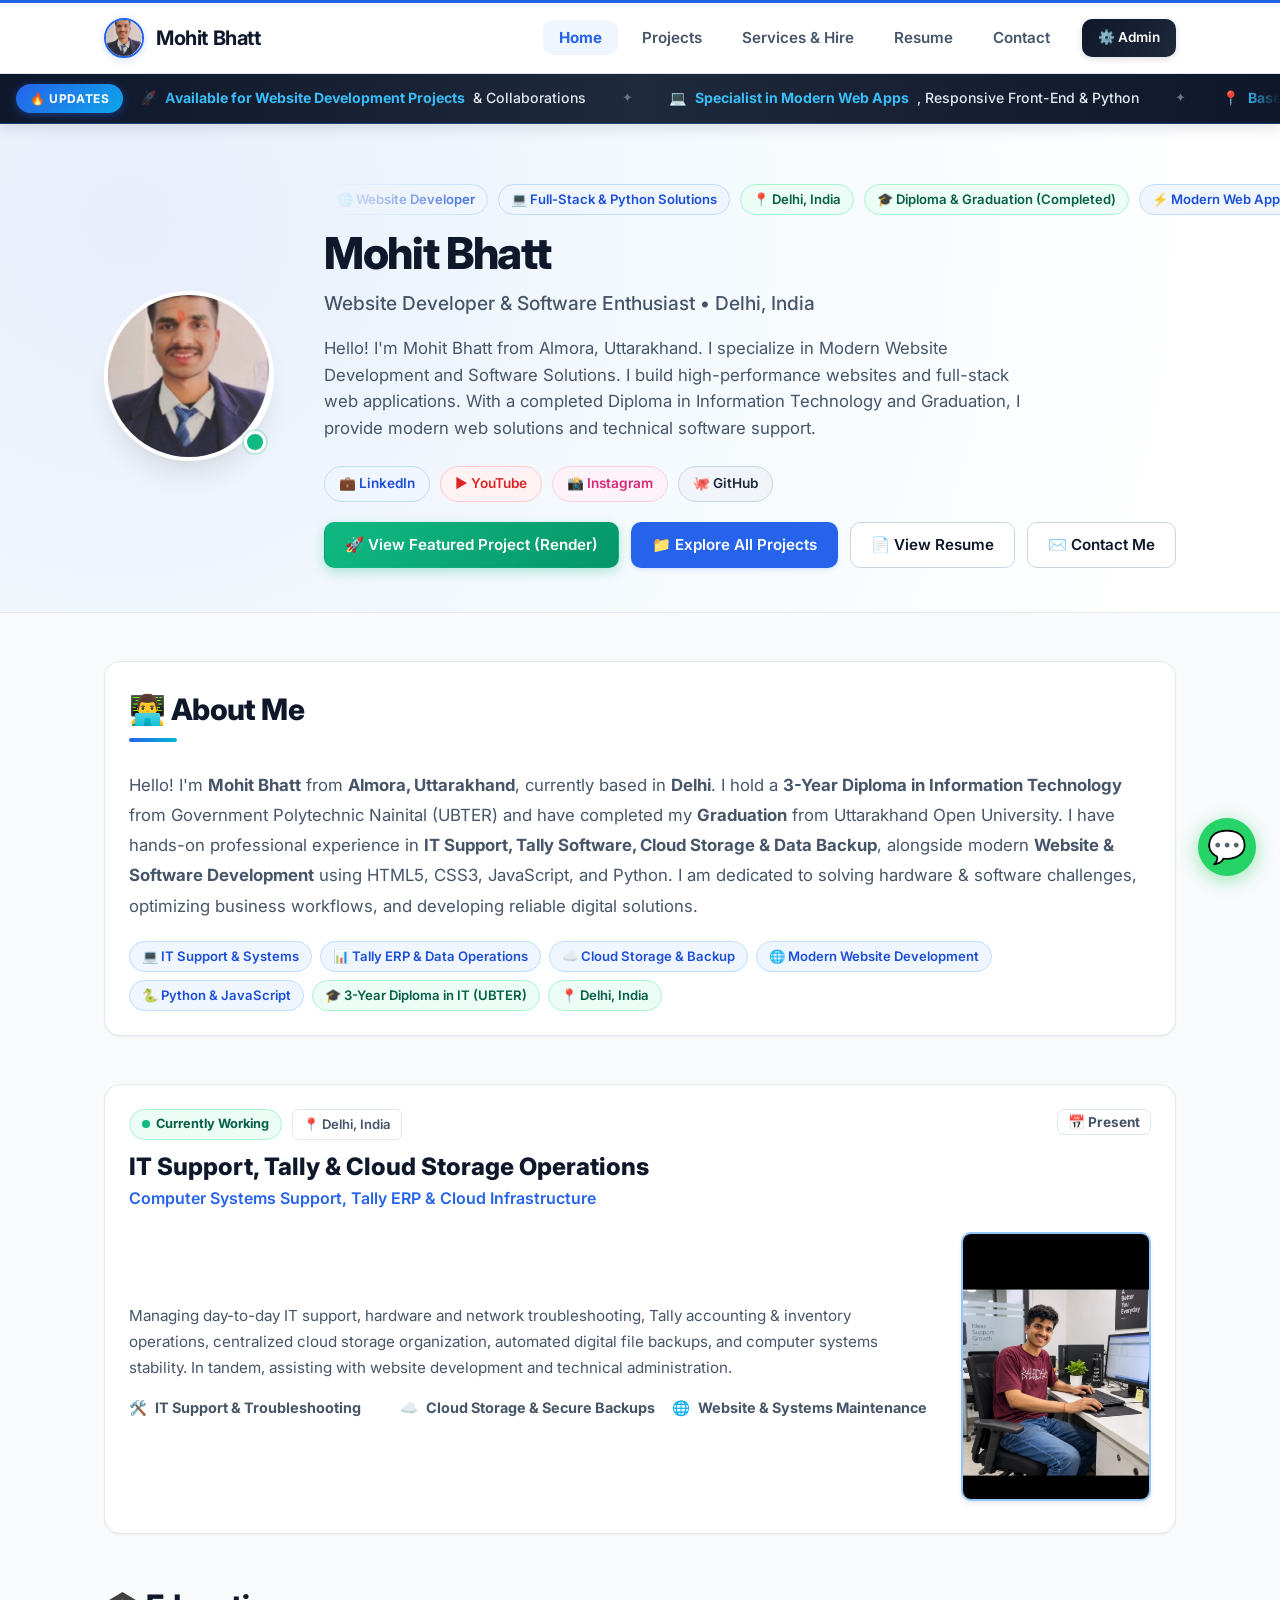
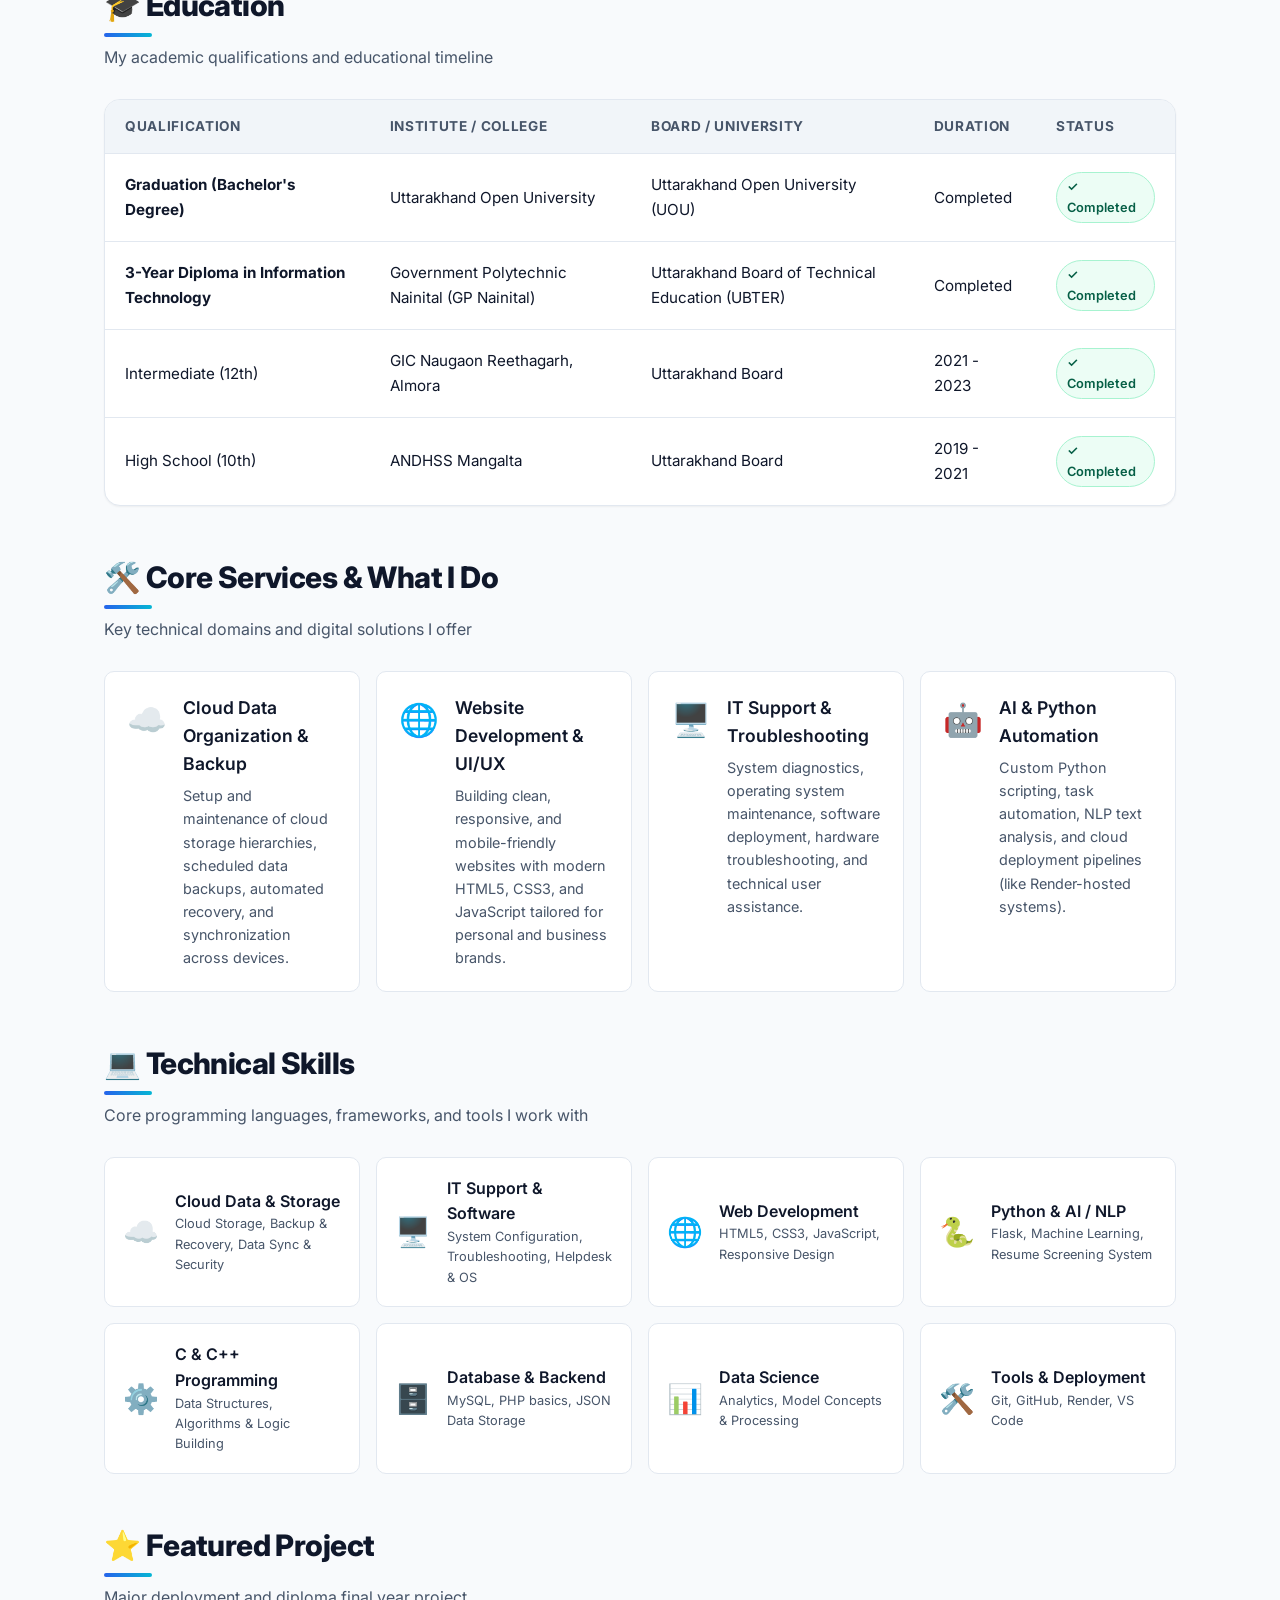
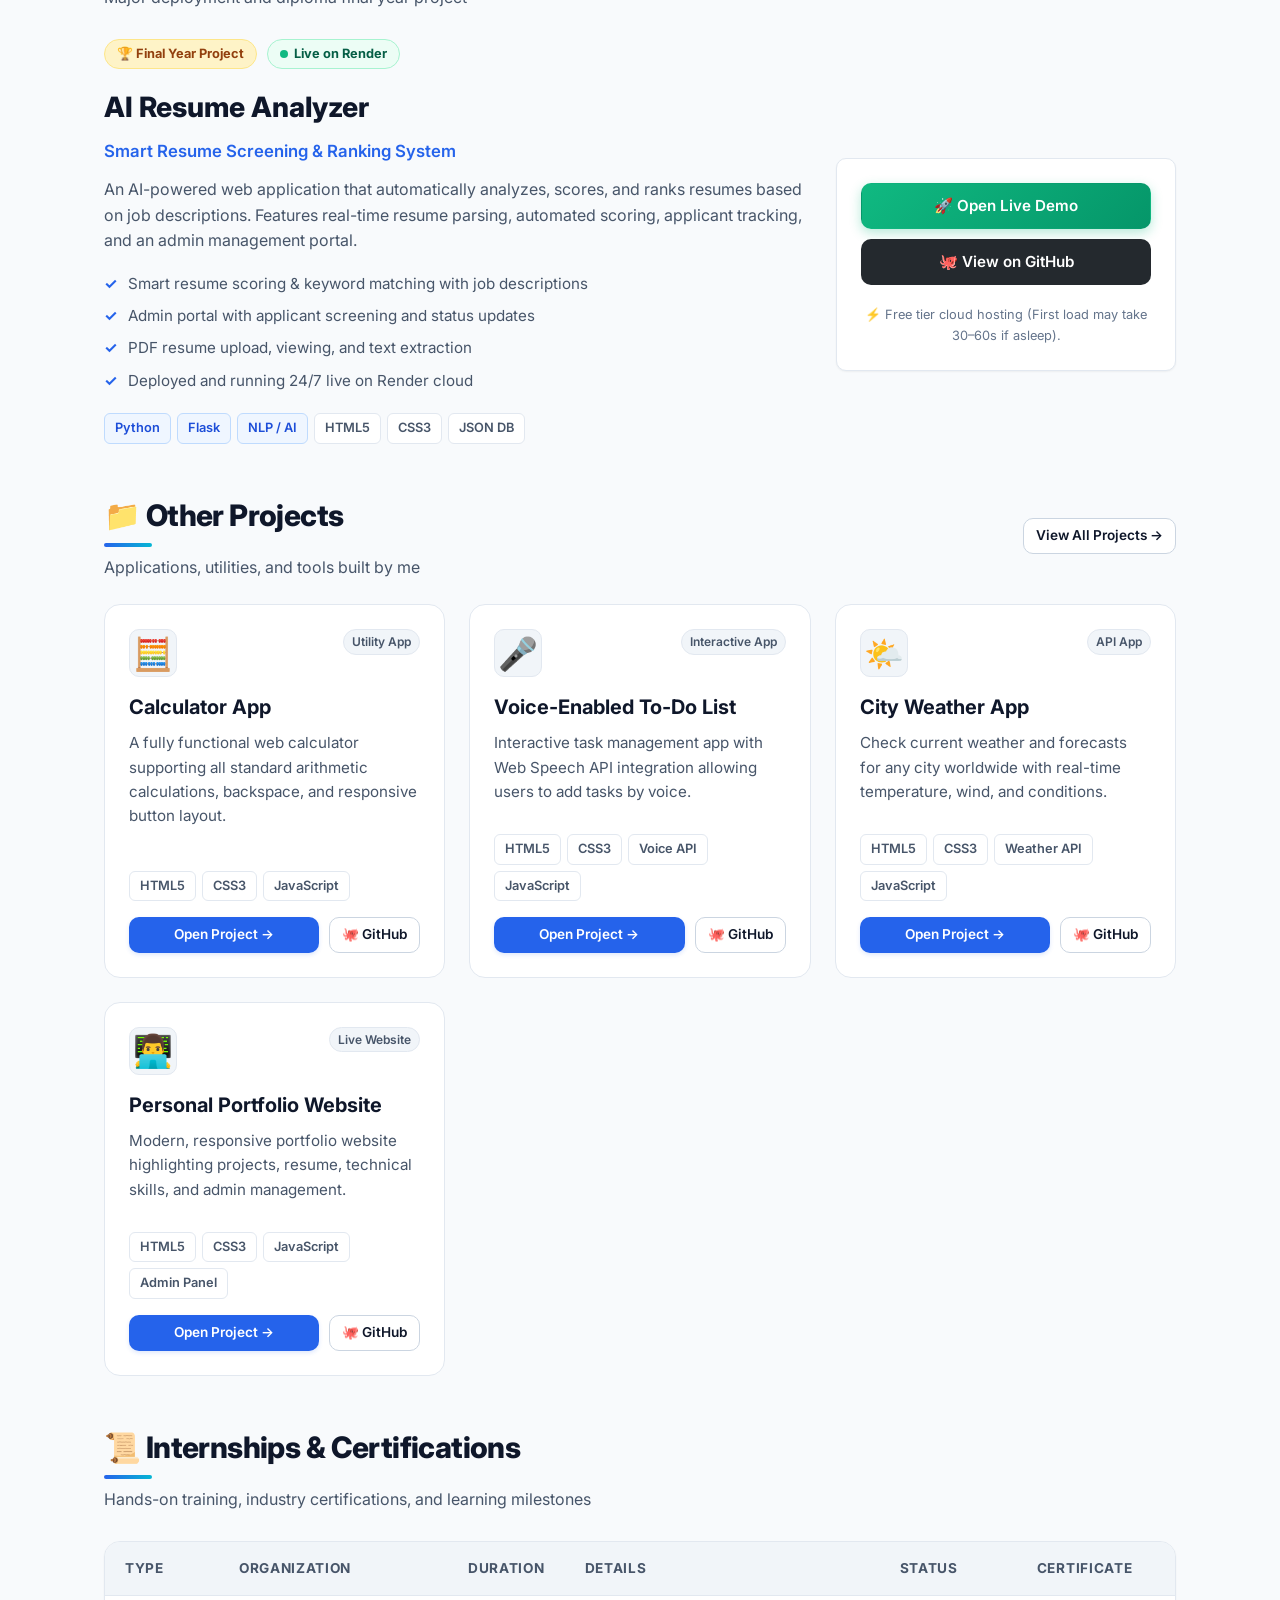
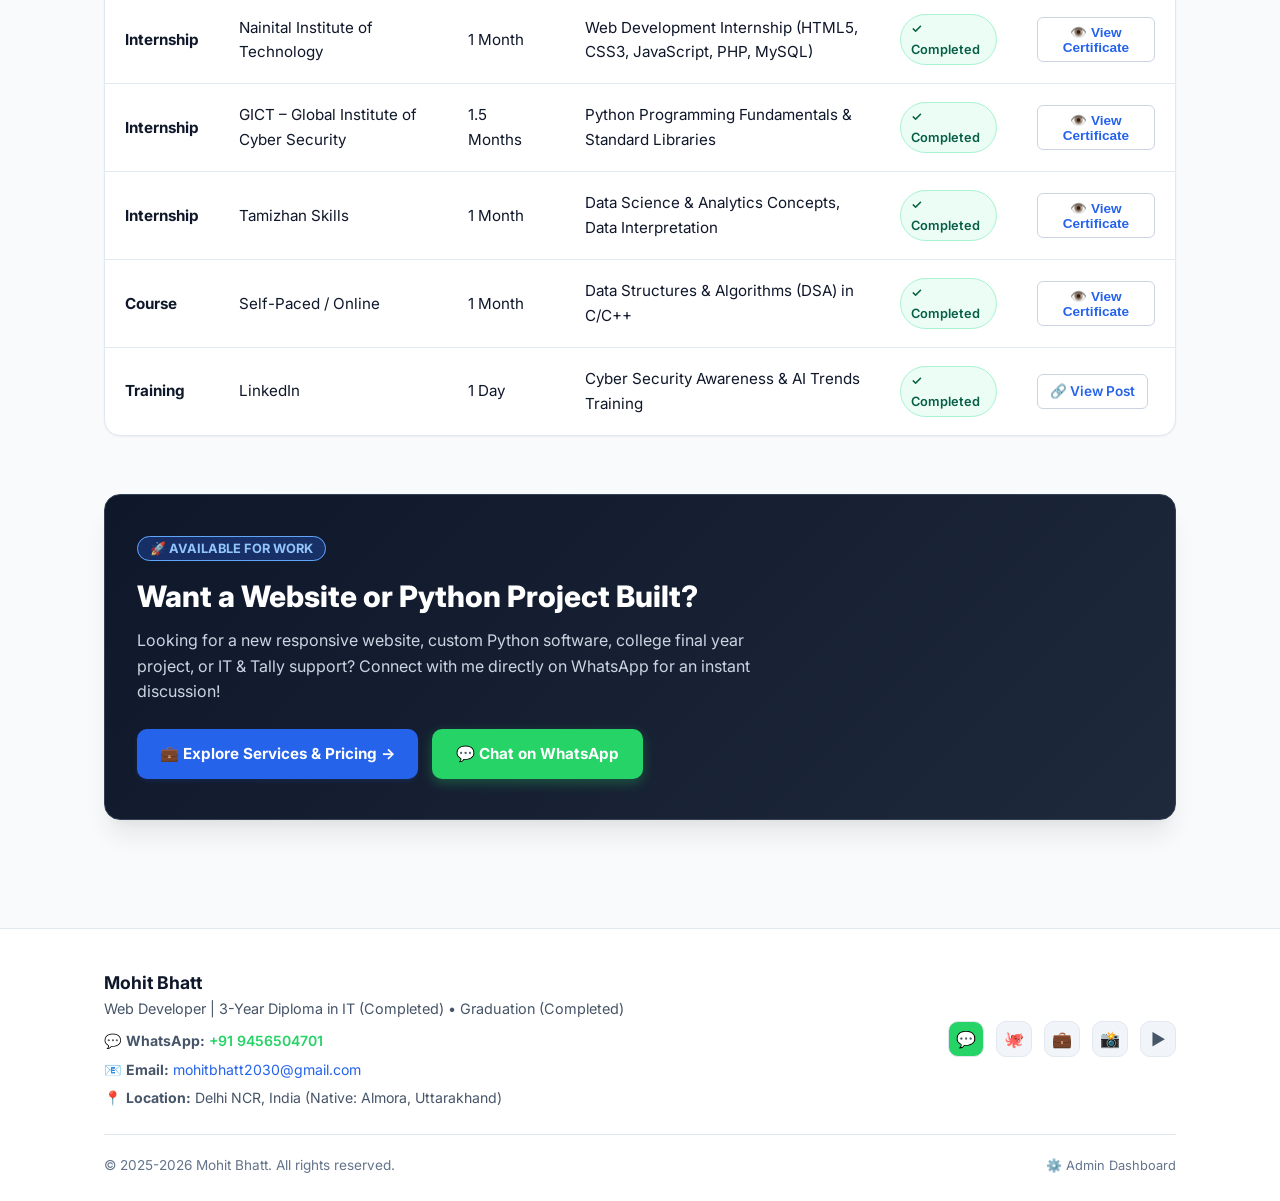
==== commit e02d0a17: "Removed Tally ERP tag and simplified card background" ====
--- a/index.html
+++ b/index.html
@@ -1,4 +1,4 @@
-﻿<!DOCTYPE html>
+<!DOCTYPE html>
 <html lang="en">
 <head>
   <meta charset="UTF-8">
@@ -310,7 +310,7 @@
 
     <!-- Current Professional Experience -->
     <section class="section" style="padding-top: 0;">
-      <div class="card" style="border: 2px solid #bfdbfe; background: linear-gradient(to right bottom, #ffffff, #f0f7ff);">
+      <div class="card" style="border: 1px solid #e5e7eb; background: #ffffff;">
         <div style="display: flex; justify-content: space-between; align-items: flex-start; flex-wrap: wrap; gap: 16px; margin-bottom: 20px;">
           <div>
             <div style="display: flex; align-items: center; gap: 10px; margin-bottom: 8px; flex-wrap: wrap;">
@@ -336,9 +336,7 @@
               <div style="display: flex; align-items: center; gap: 8px; font-size: 0.9rem; color: var(--text-muted);">
                 <span>🛠️</span> <strong>IT Support &amp; Troubleshooting</strong>
               </div>
-              <div style="display: flex; align-items: center; gap: 8px; font-size: 0.9rem; color: var(--text-muted);">
-                <span>📊</span> <strong>Tally ERP &amp; Data Operations</strong>
-              </div>
+
               <div style="display: flex; align-items: center; gap: 8px; font-size: 0.9rem; color: var(--text-muted);">
                 <span>☁️</span> <strong>Cloud Storage &amp; Secure Backups</strong>
               </div>
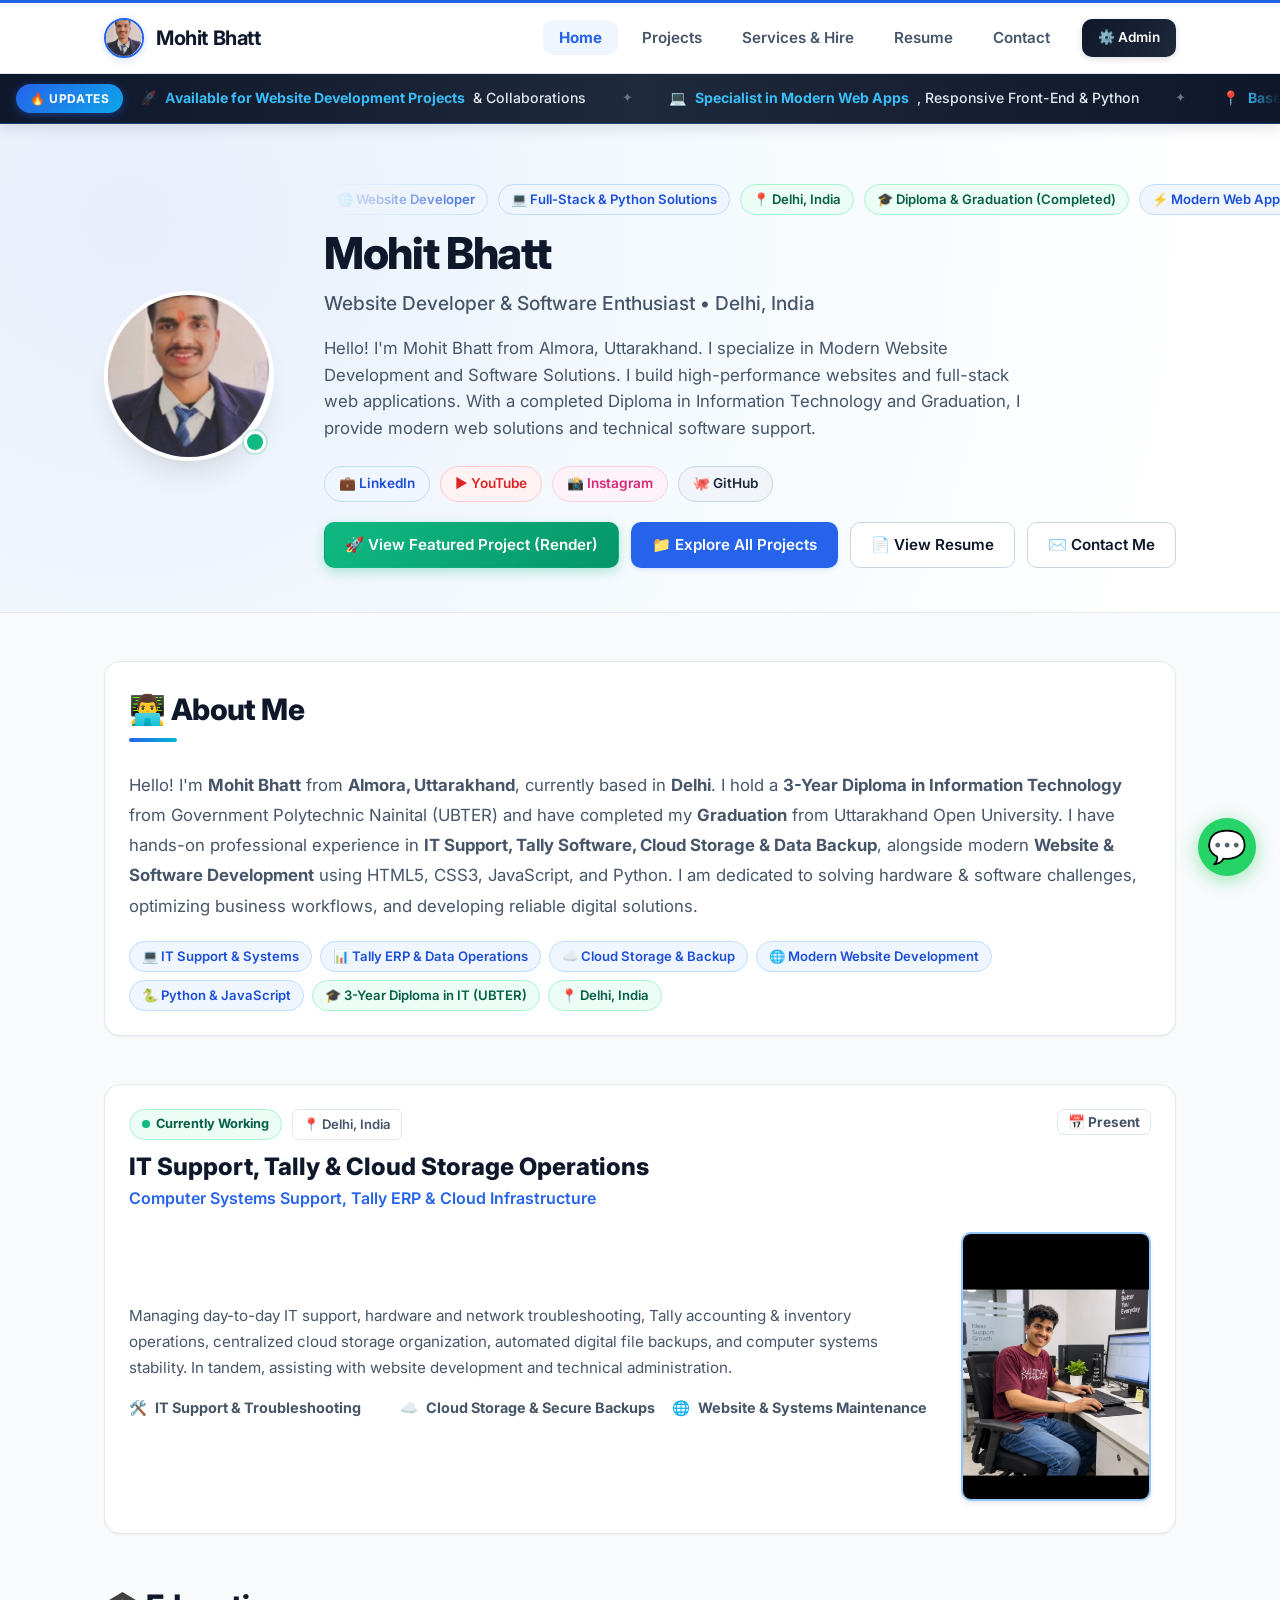
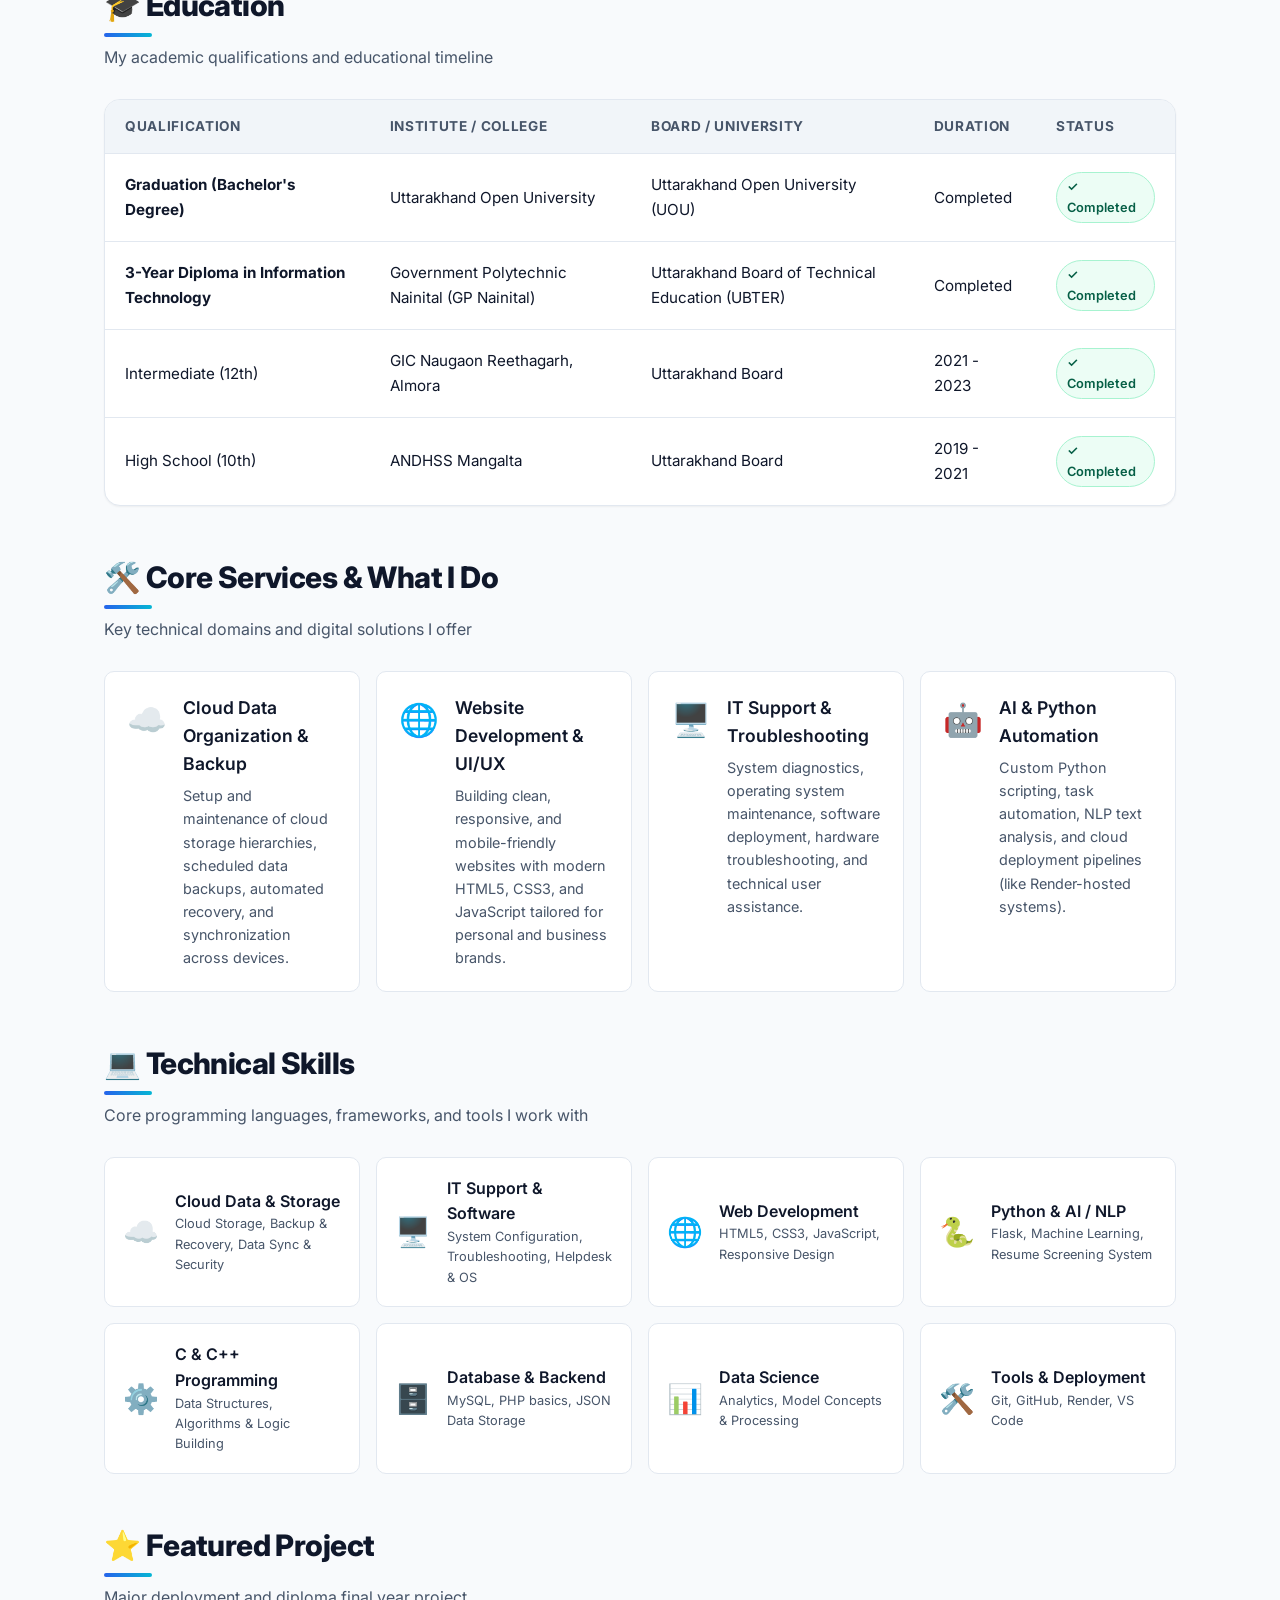
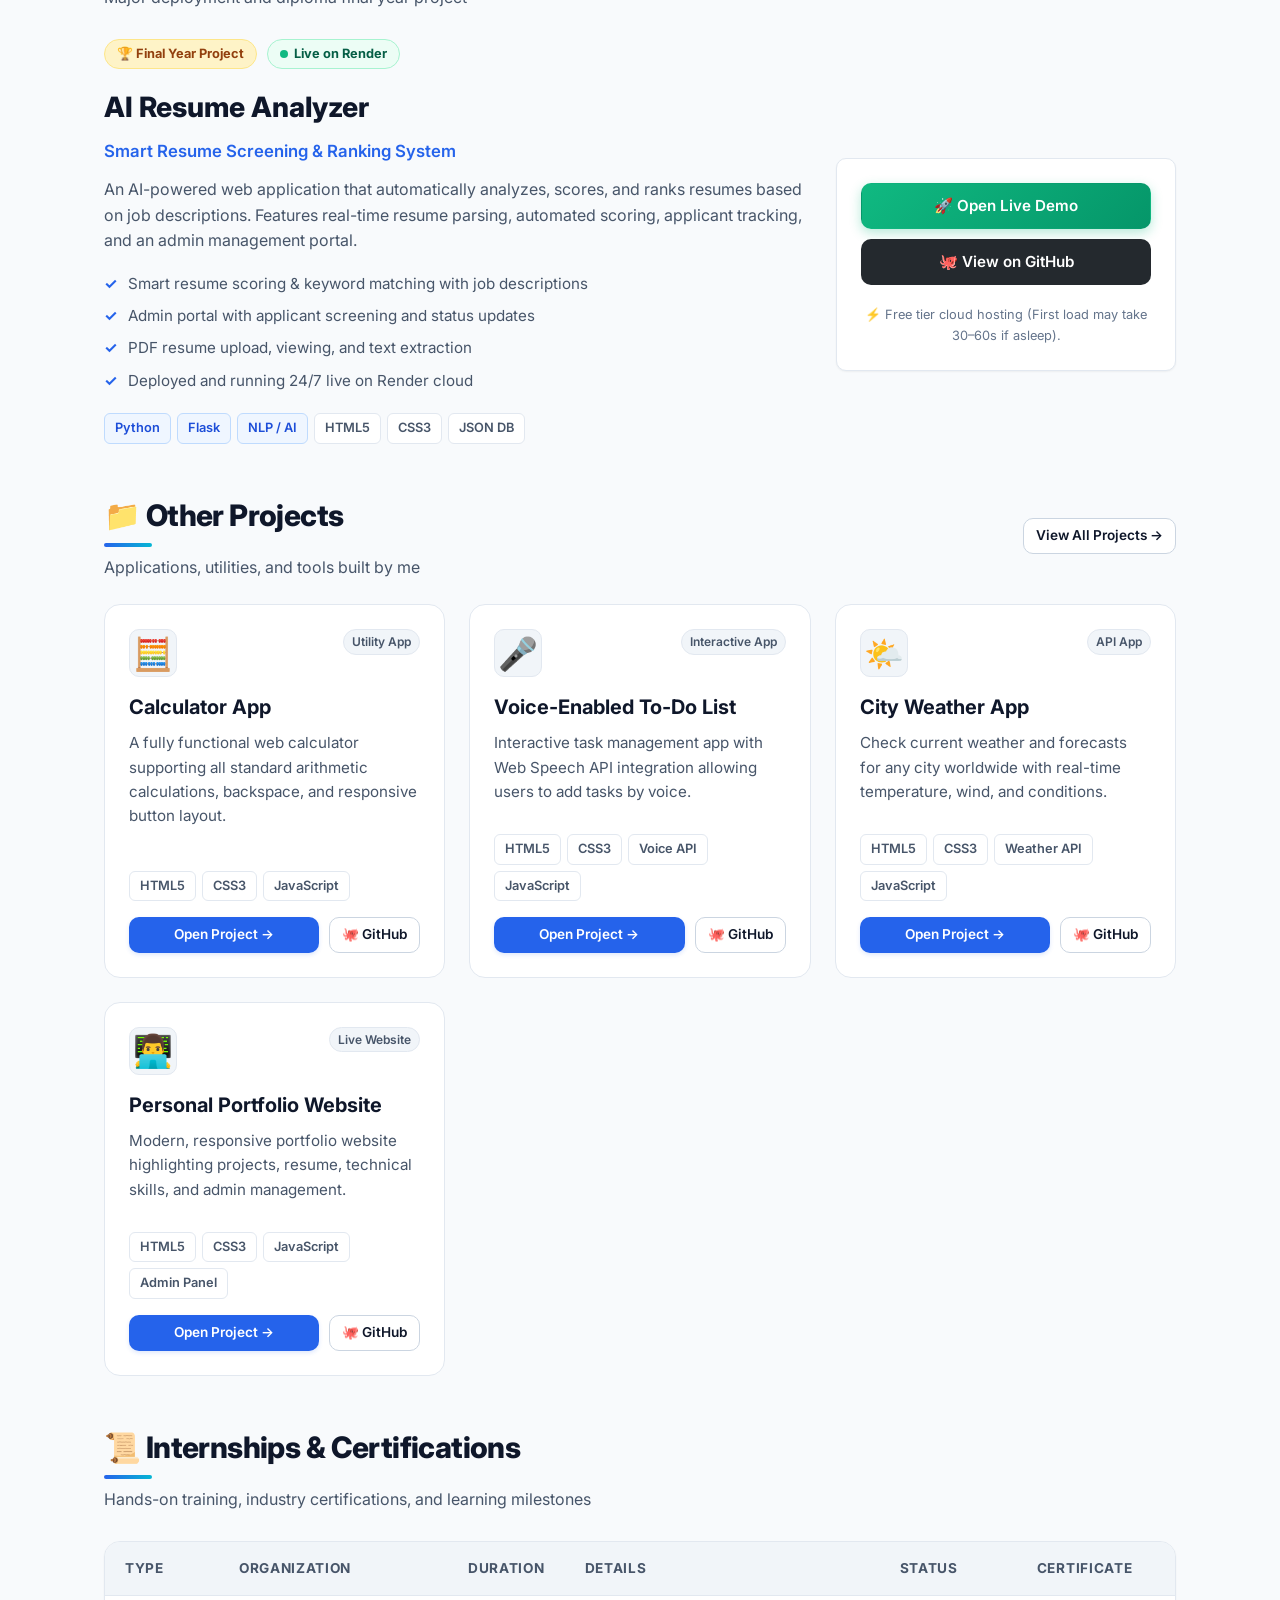
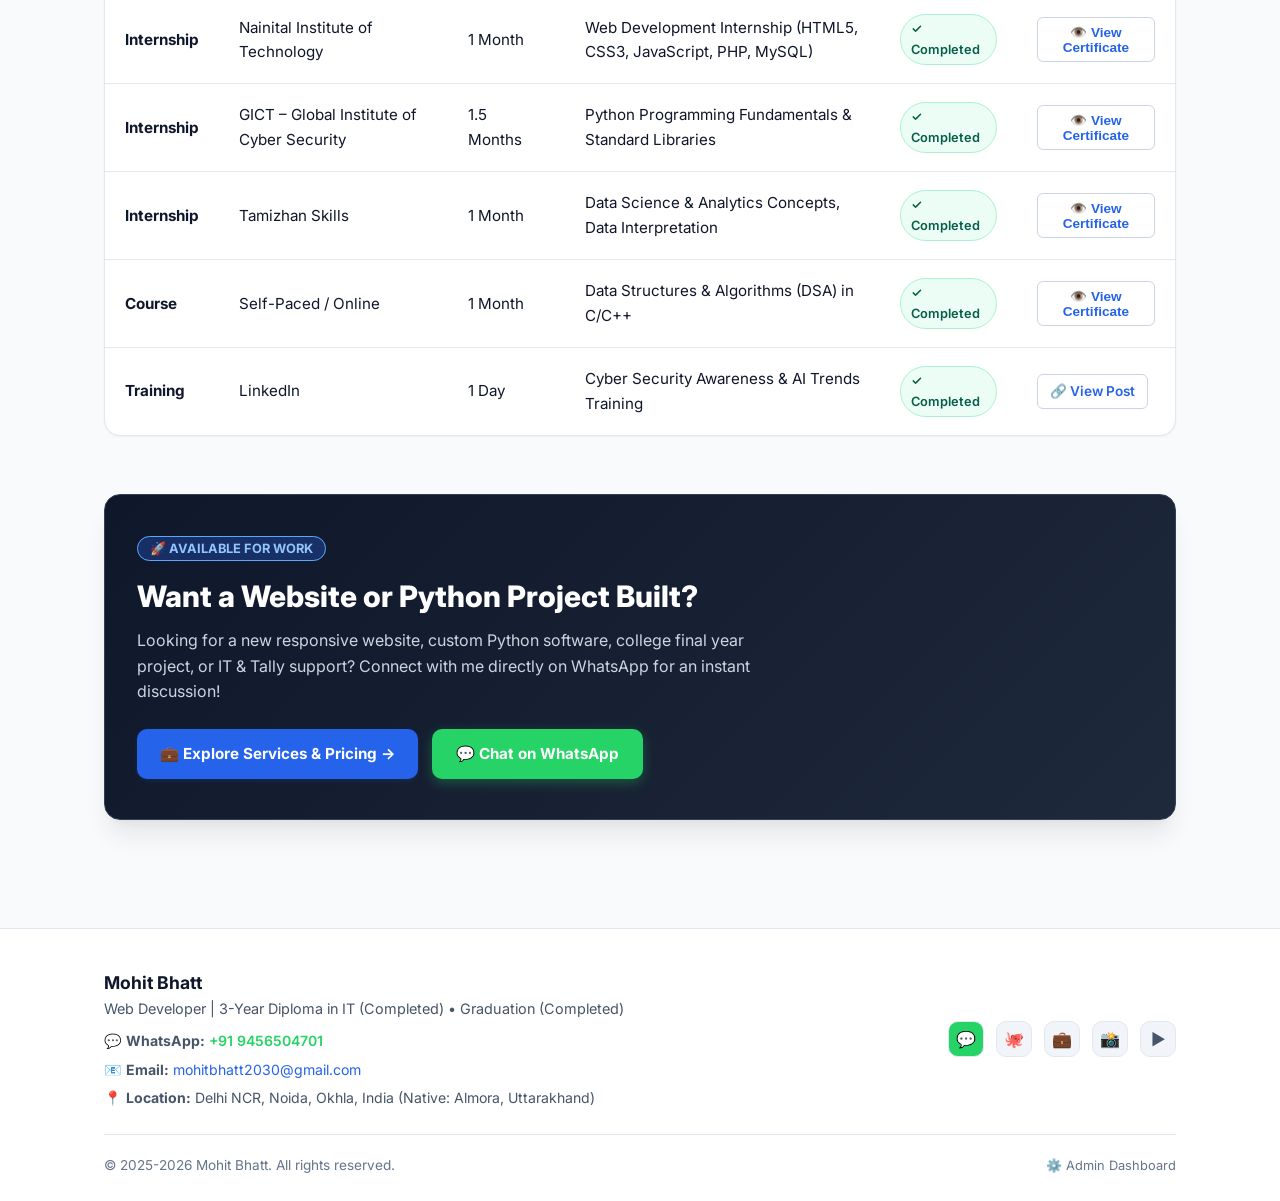
==== commit bf422945: "Added Noida Okhla in location" ====
--- a/index.html
+++ b/index.html
@@ -682,7 +682,7 @@
           <div style="margin-top: 10px; display: flex; flex-direction: column; gap: 6px; font-size: 0.88rem; color: var(--text-muted);">
             <div>💬 <strong>WhatsApp:</strong> <a href="https://wa.me/919456504701" target="_blank" style="color: #25d366; text-decoration: none; font-weight: 600;">+91 9456504701</a></div>
             <div>📧 <strong>Email:</strong> <a href="mailto:mohitbhatt2030@gmail.com" style="color: var(--primary); text-decoration: none;">mohitbhatt2030@gmail.com</a></div>
-            <div>📍 <strong>Location:</strong> Delhi NCR, India (Native: Almora, Uttarakhand)</div>
+            <div>📍 <strong>Location:</strong> Delhi NCR, Noida, Okhla, India (Native: Almora, Uttarakhand)</div>
           </div>
         </div>
 
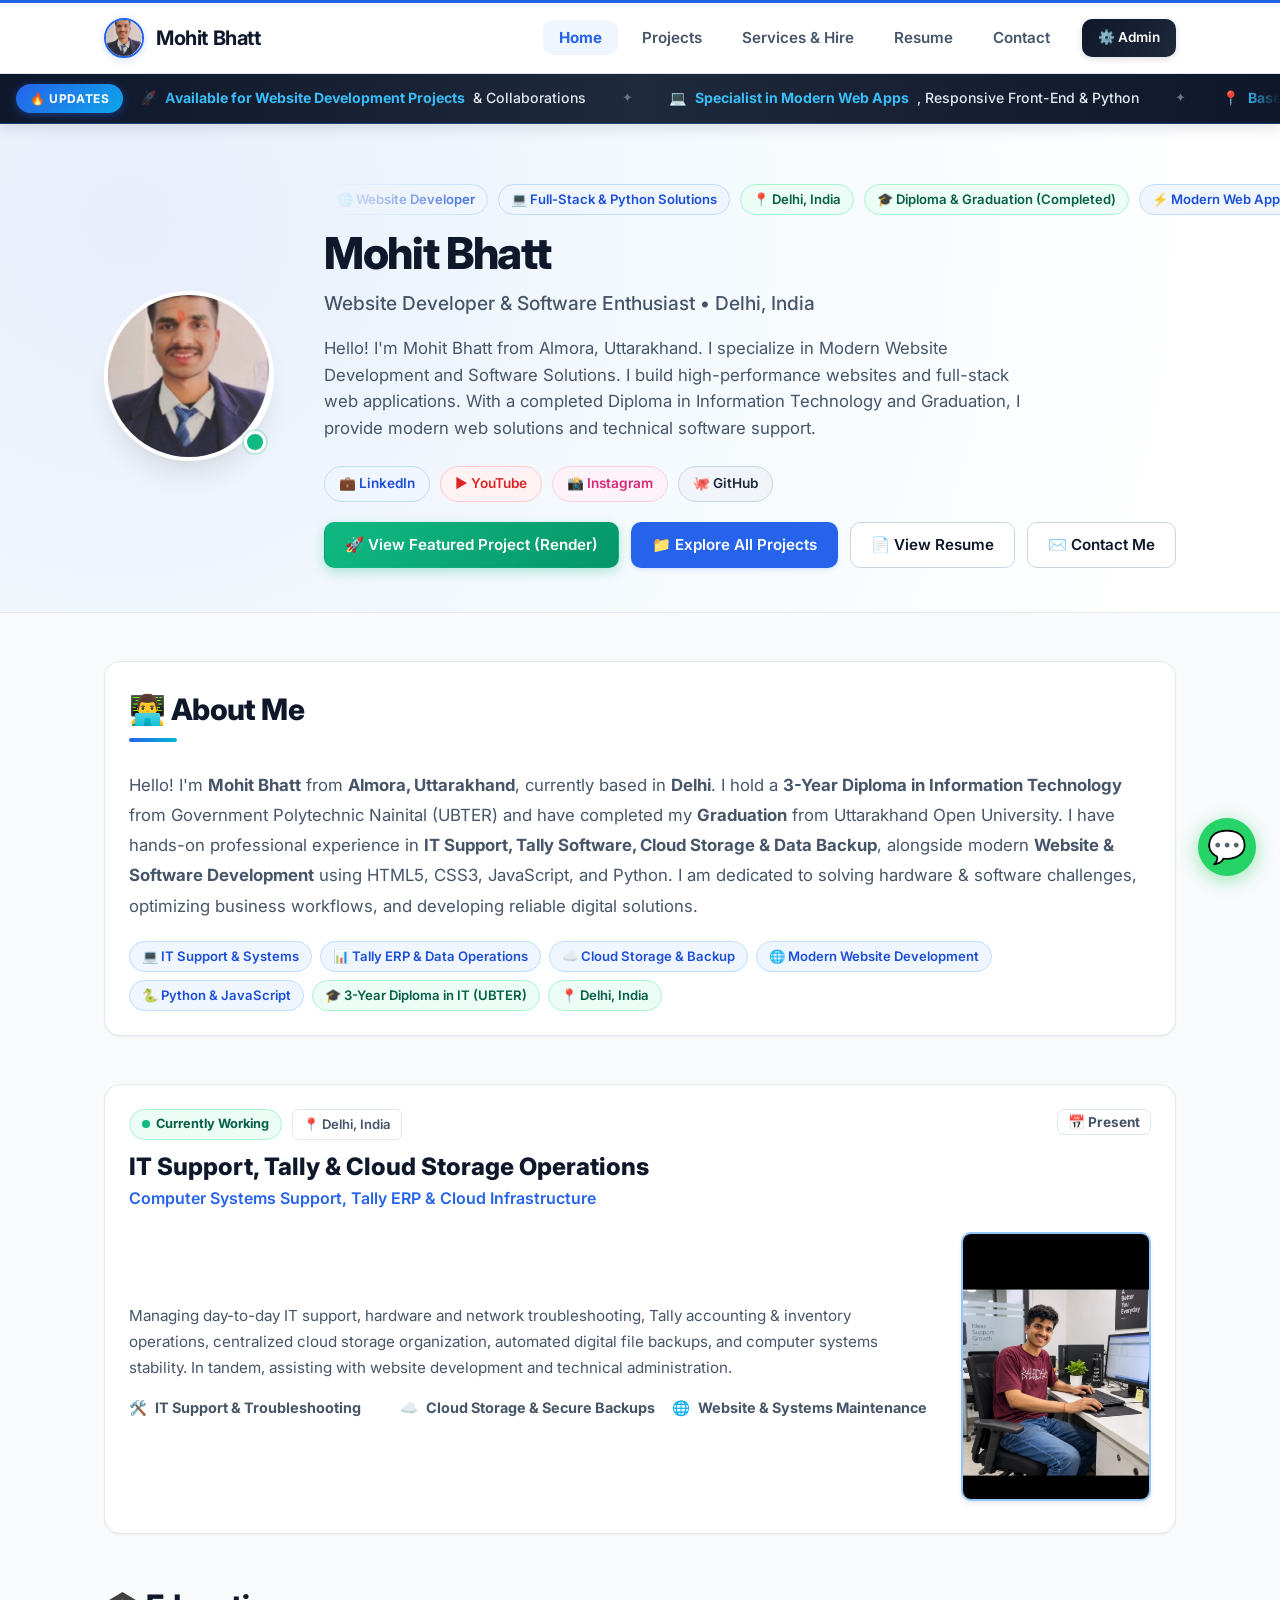
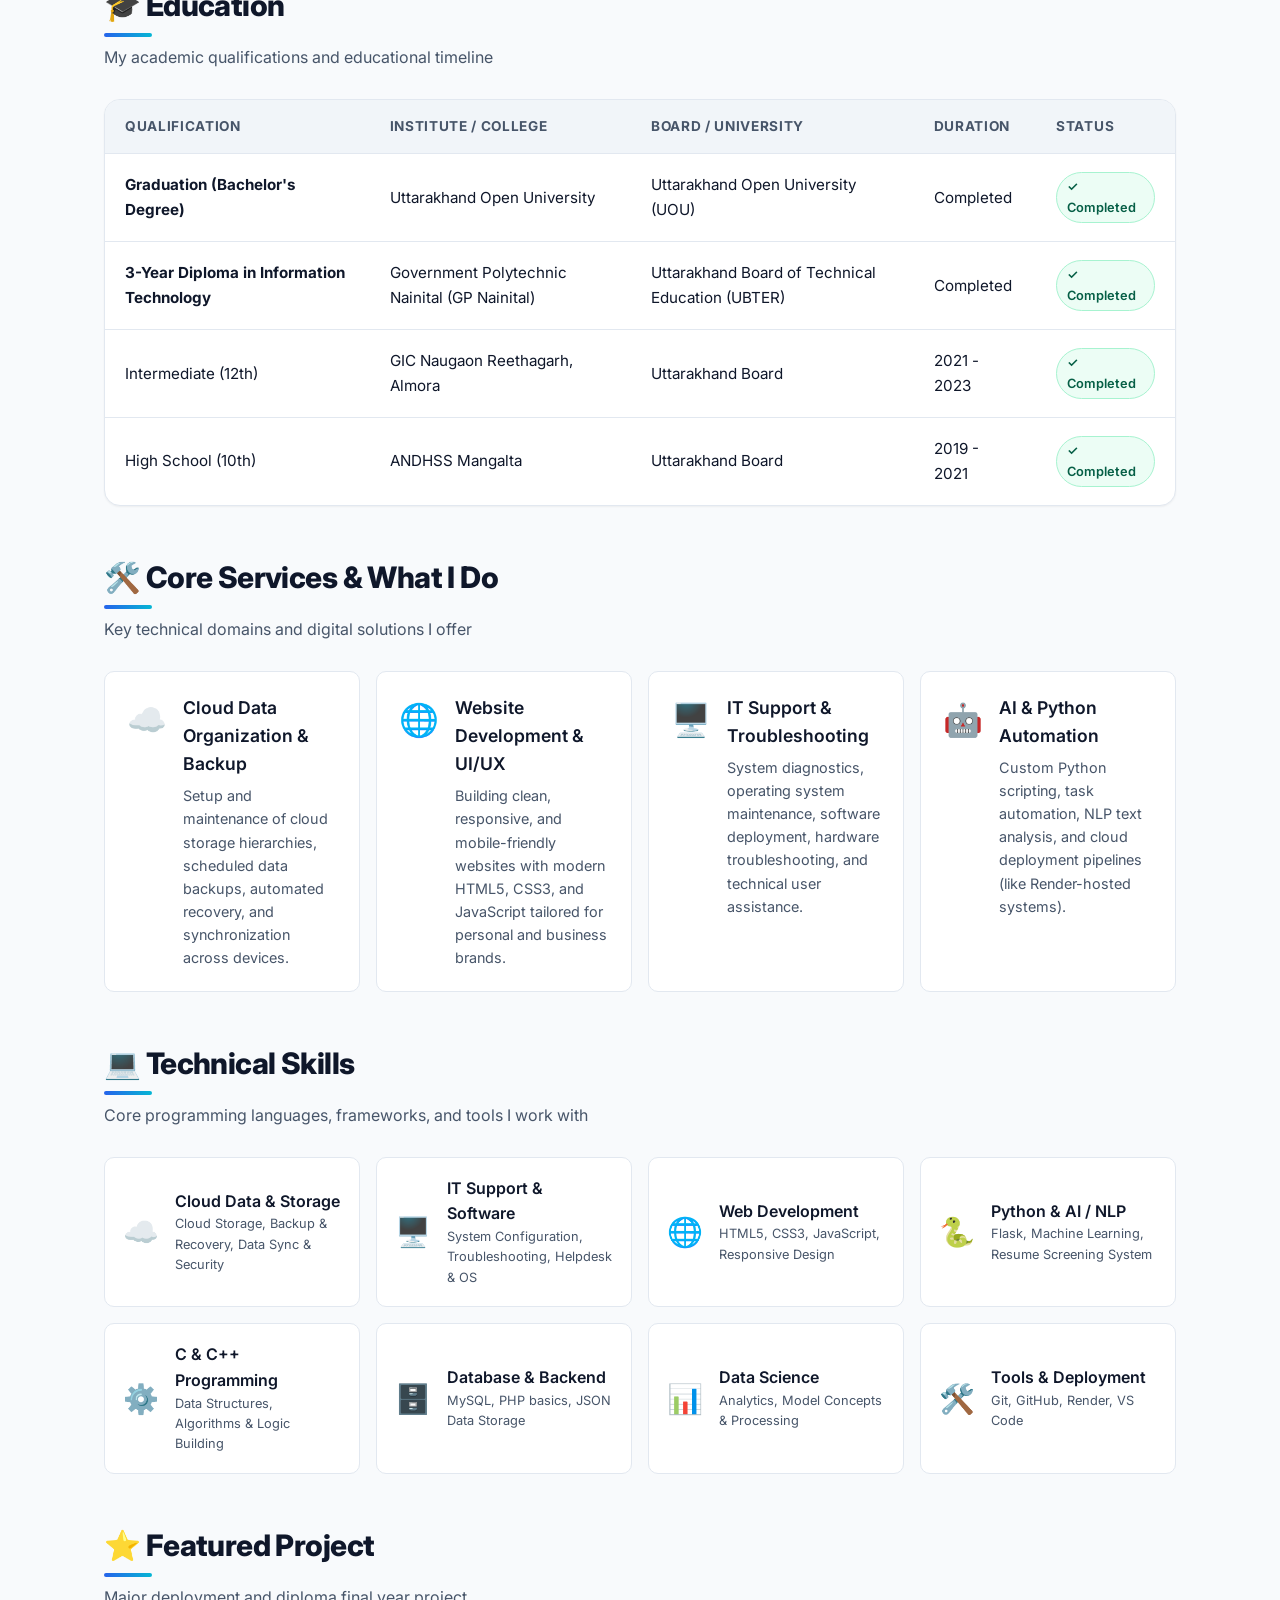
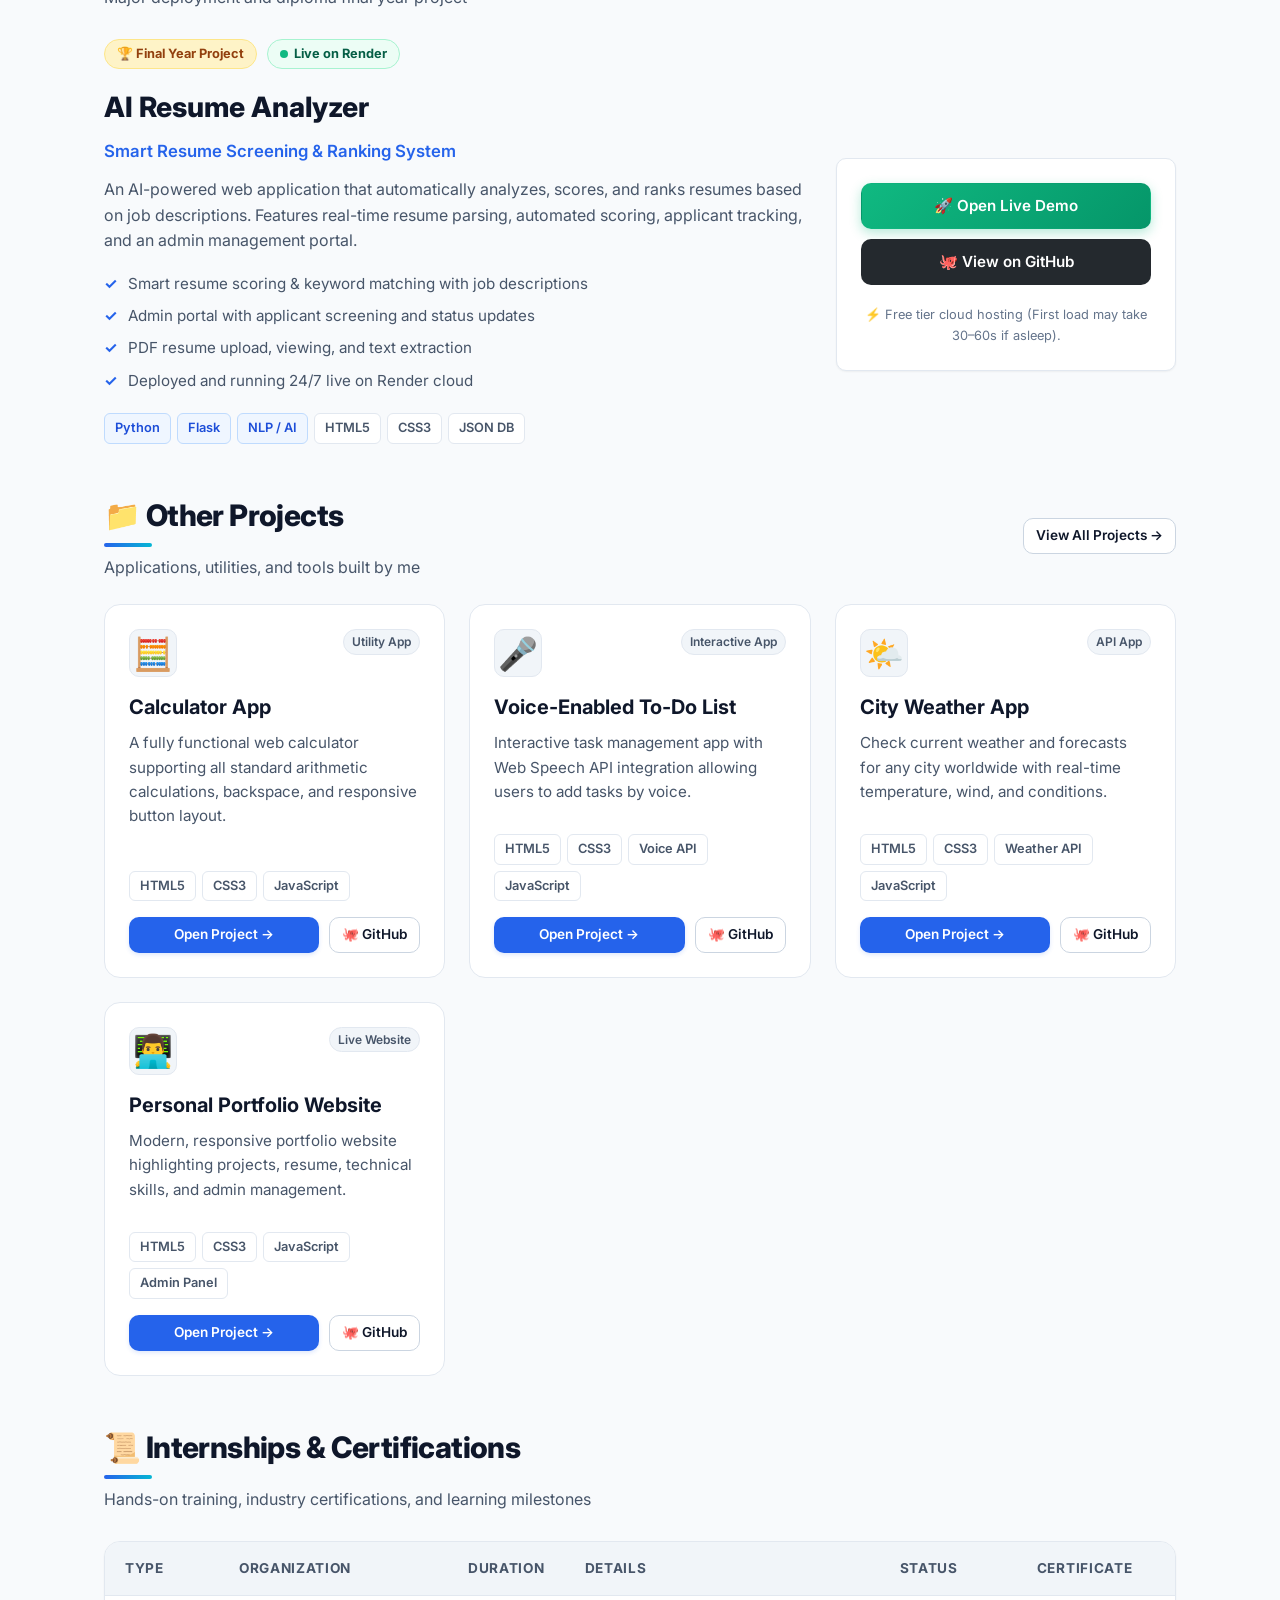
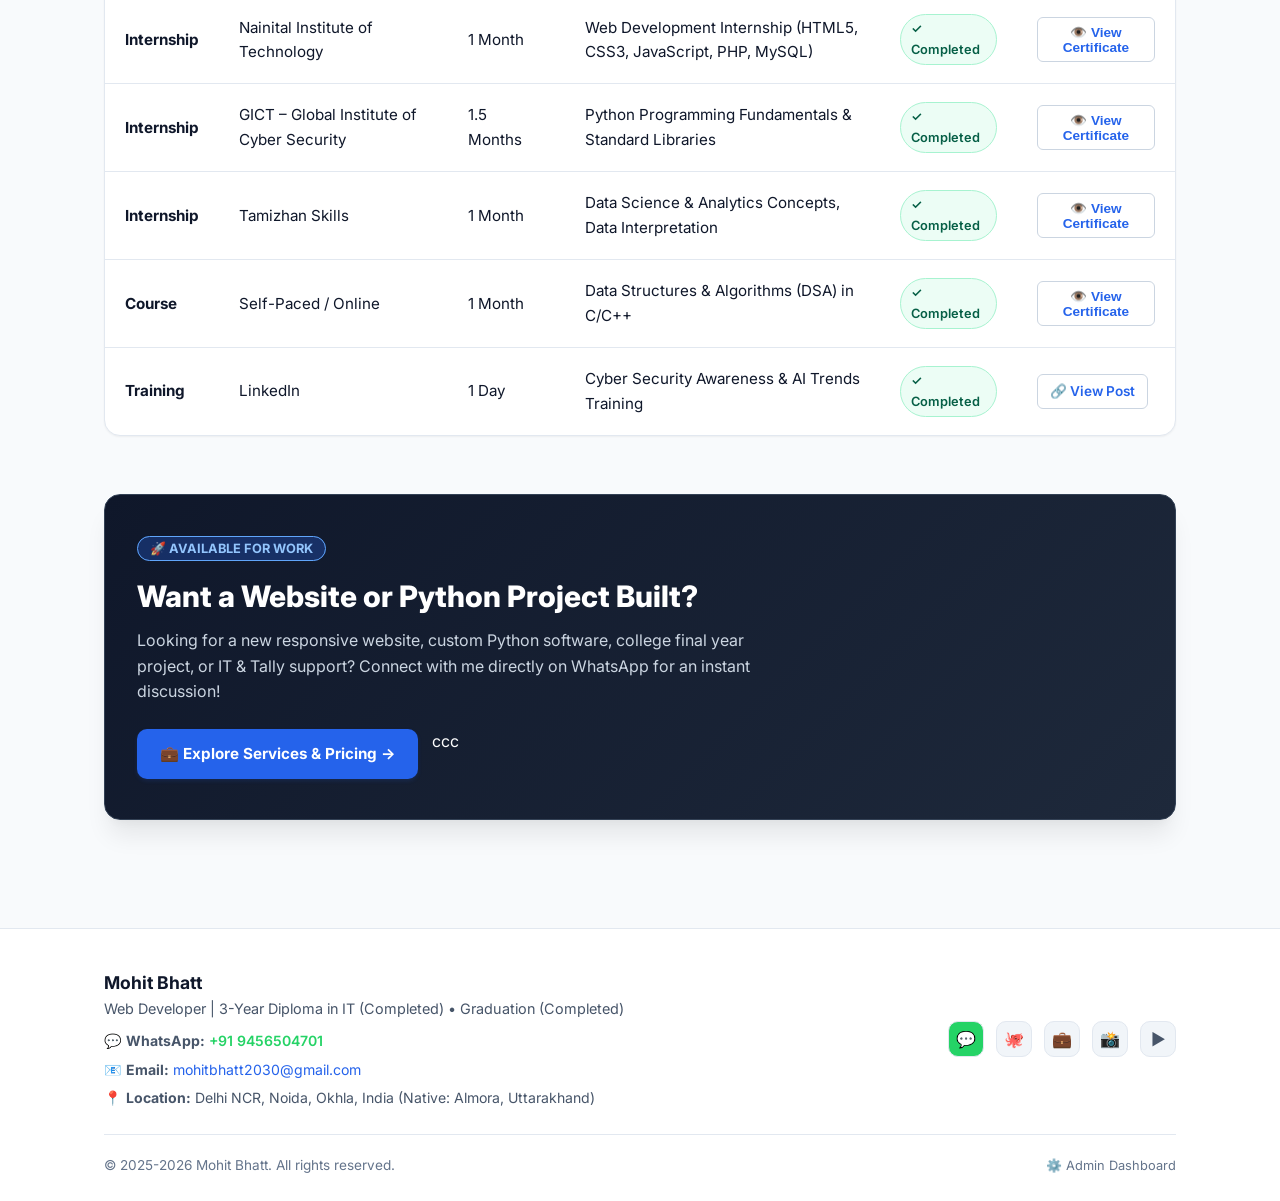
==== commit bf2f6a70: "Portfolio ready for Netlify deployment" ====
--- a/index.html
+++ b/index.html
@@ -662,9 +662,7 @@
             <a href="services.html" class="btn btn-primary" style="background: #2563eb; padding: 12px 22px; font-weight: 700;">
               💼 Explore Services &amp; Pricing →
             </a>
-            <a href="https://wa.me/919456504701?text=Hello%20Mohit!%20%F0%9F%91%8B%20I%20visited%20your%20portfolio%20and%20want%20to%20discuss%20a%20project%20with%20you." target="_blank" class="btn-whatsapp">
-              💬 Chat on WhatsApp
-            </a>
+            ccc
           </div>
         </div>
       </div>
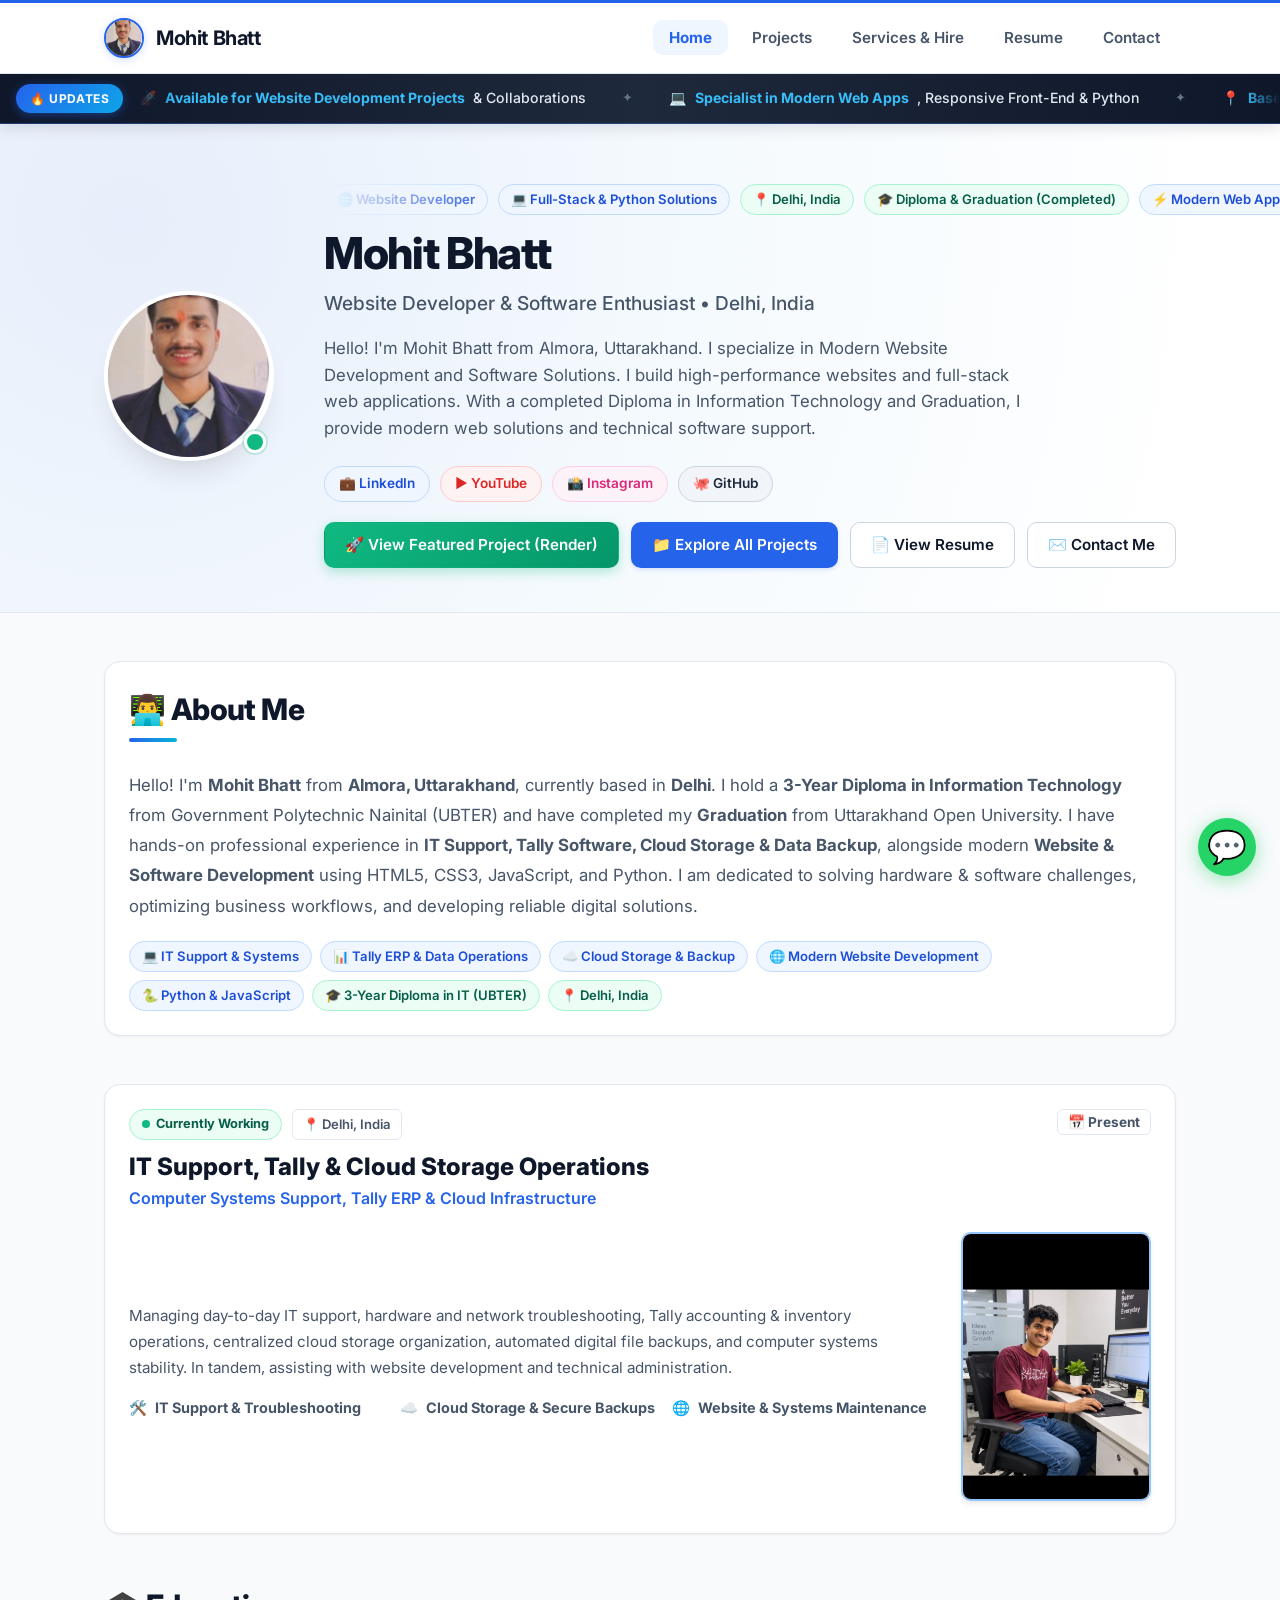
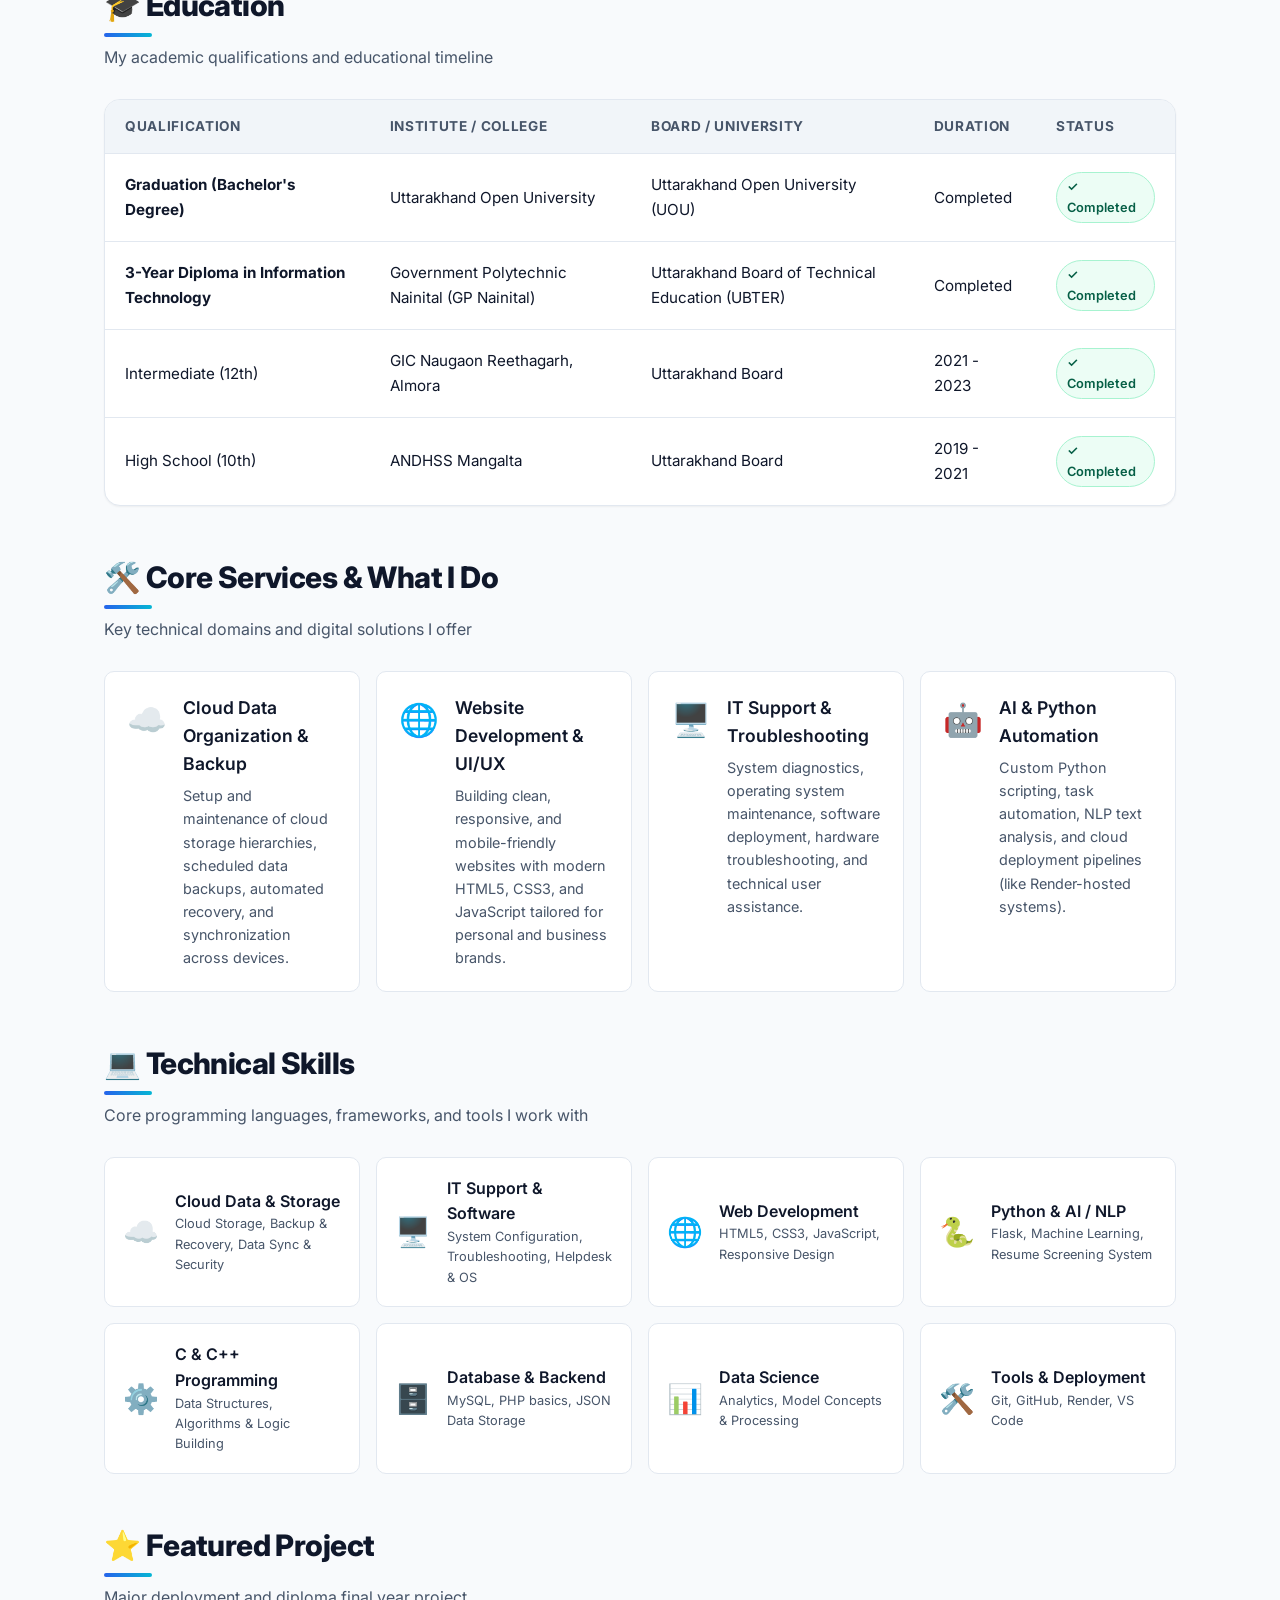
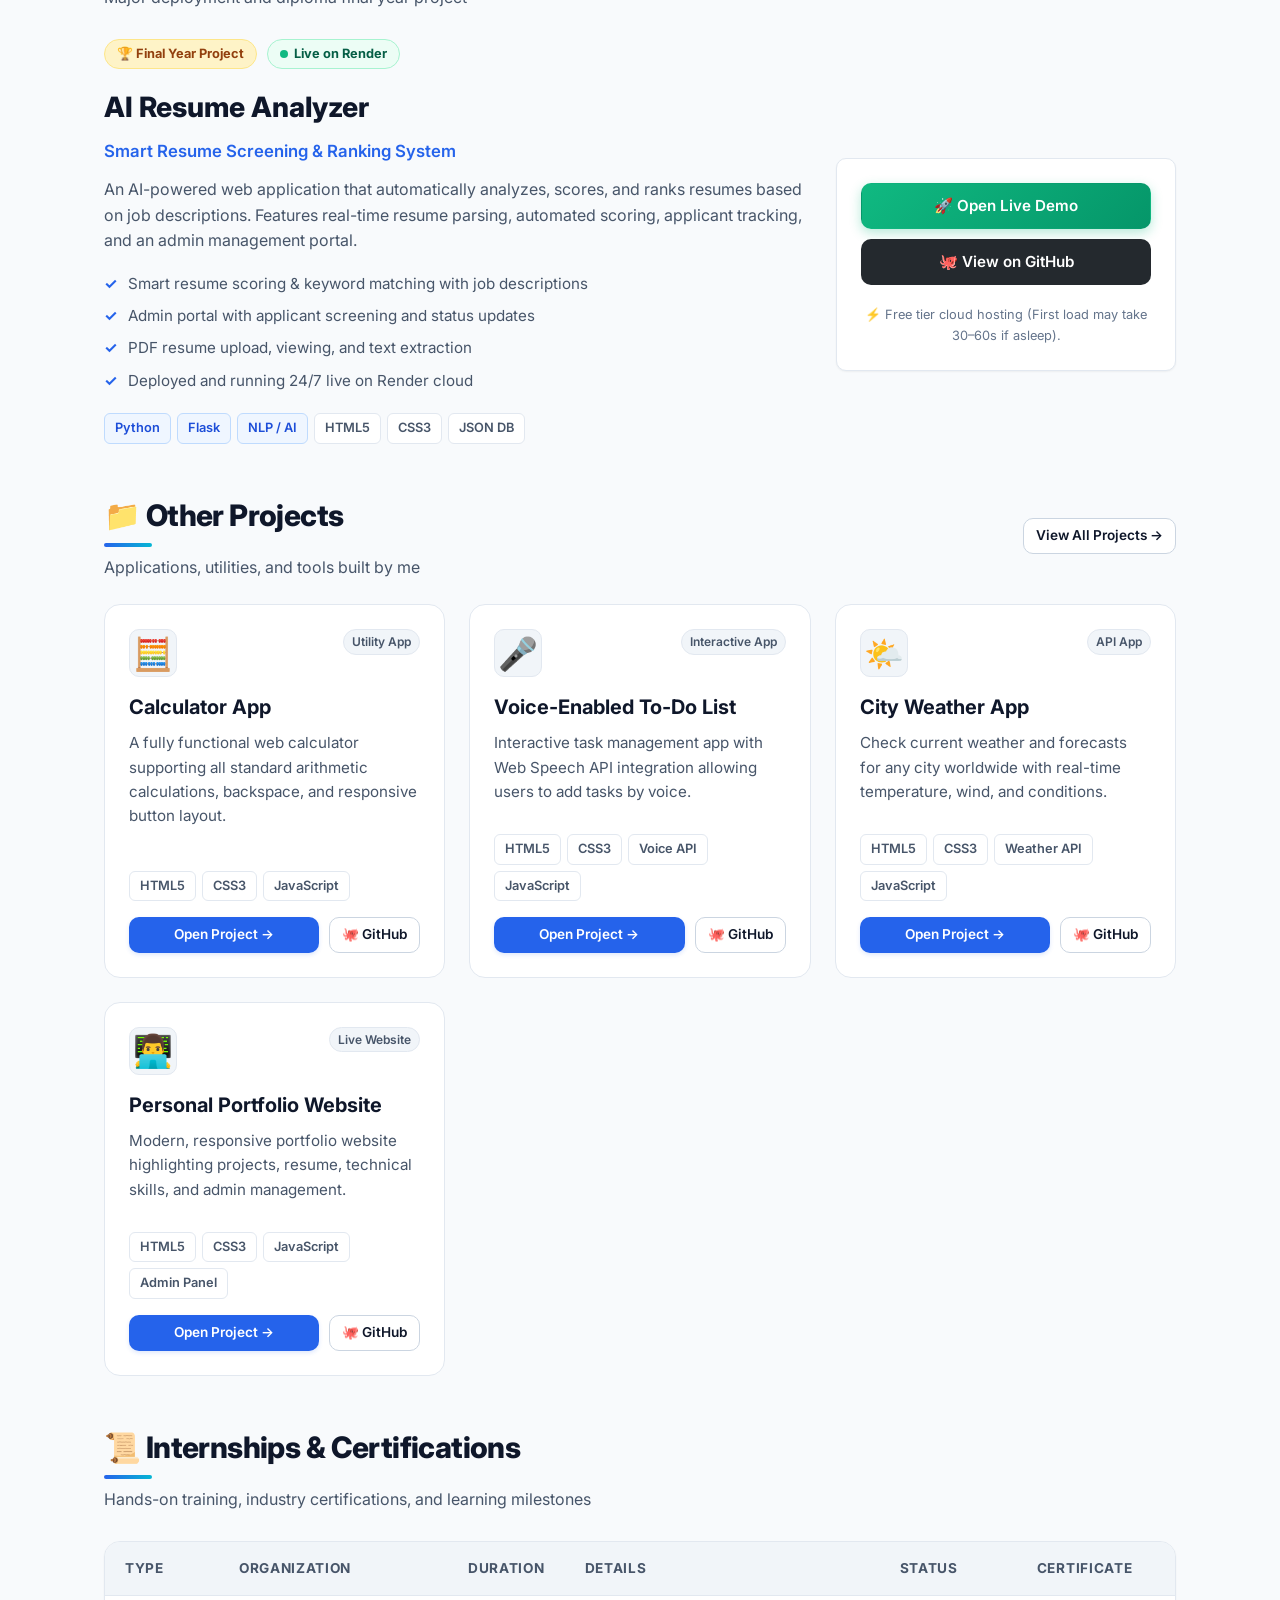
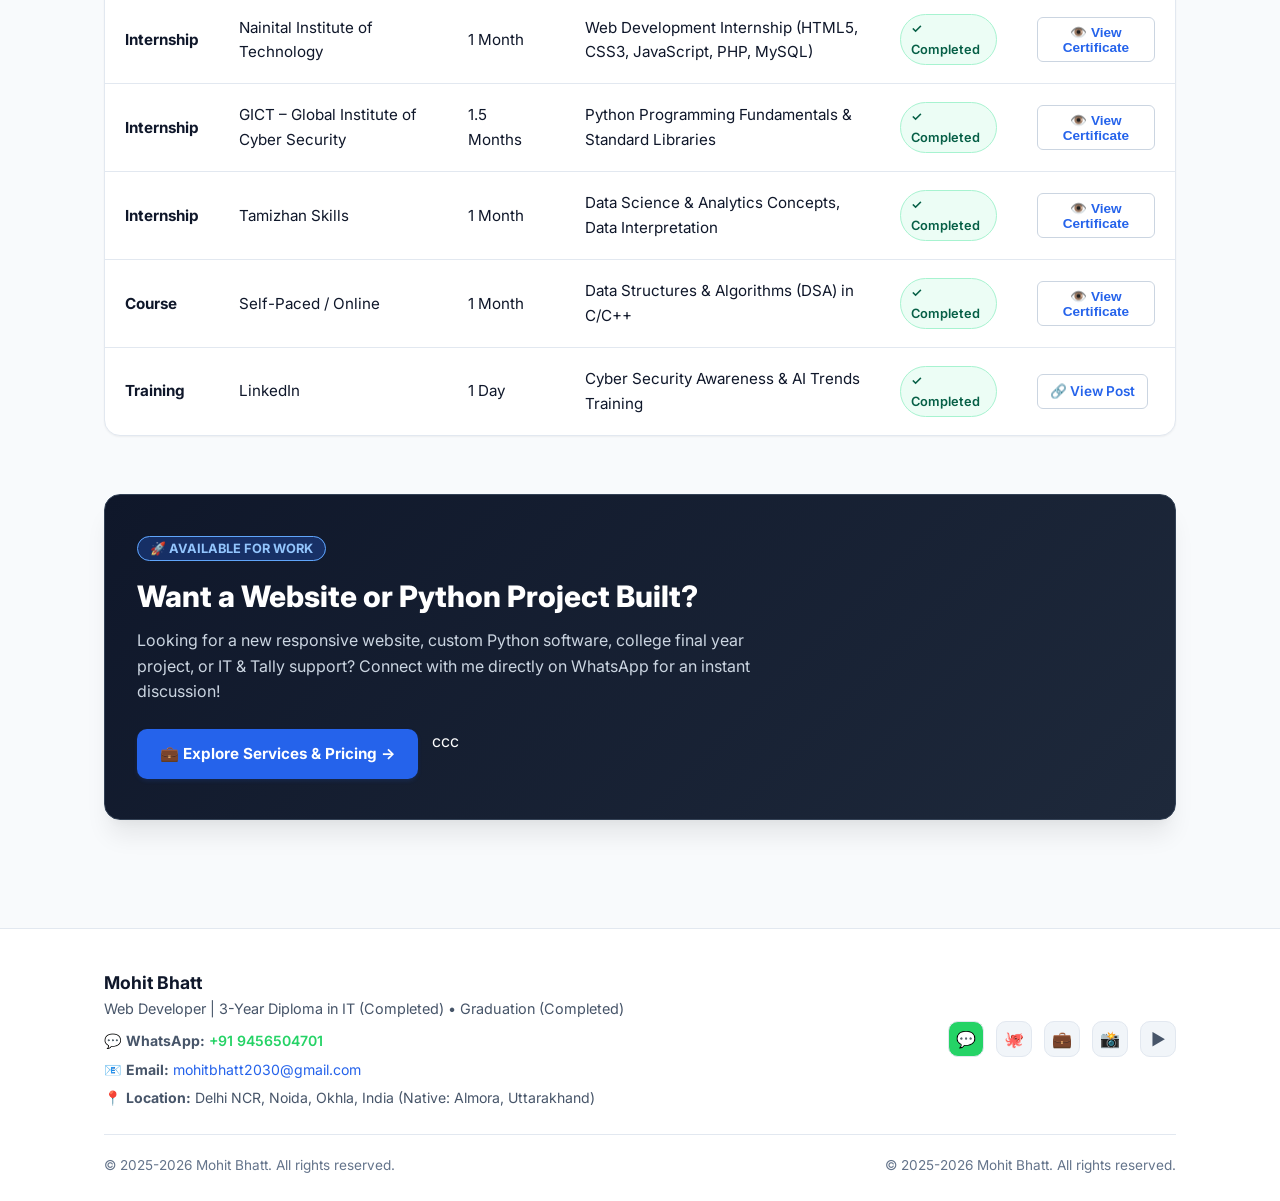
==== commit 88c96f85: "Hide admin button and lock admin.html with SHA-256" ====
--- a/index.html
+++ b/index.html
@@ -172,7 +172,6 @@
         <li><a href="services.html" class="nav-item">Services &amp; Hire</a></li>
         <li><a href="resume.html" class="nav-item">Resume</a></li>
         <li><a href="contact.html" class="nav-item">Contact</a></li>
-        <li><a href="admin.html" class="nav-btn-admin">⚙️ Admin</a></li>
       </ul>
     </div>
   </nav>
@@ -696,7 +695,7 @@
       <div class="footer-bottom">
         <div>© 2025-2026 Mohit Bhatt. All rights reserved.</div>
         <div>
-          <a href="admin.html" style="color: var(--text-light); font-size: 0.8rem;">⚙️ Admin Dashboard</a>
+          © 2025-2026 Mohit Bhatt. All rights reserved.
         </div>
       </div>
     </div>
